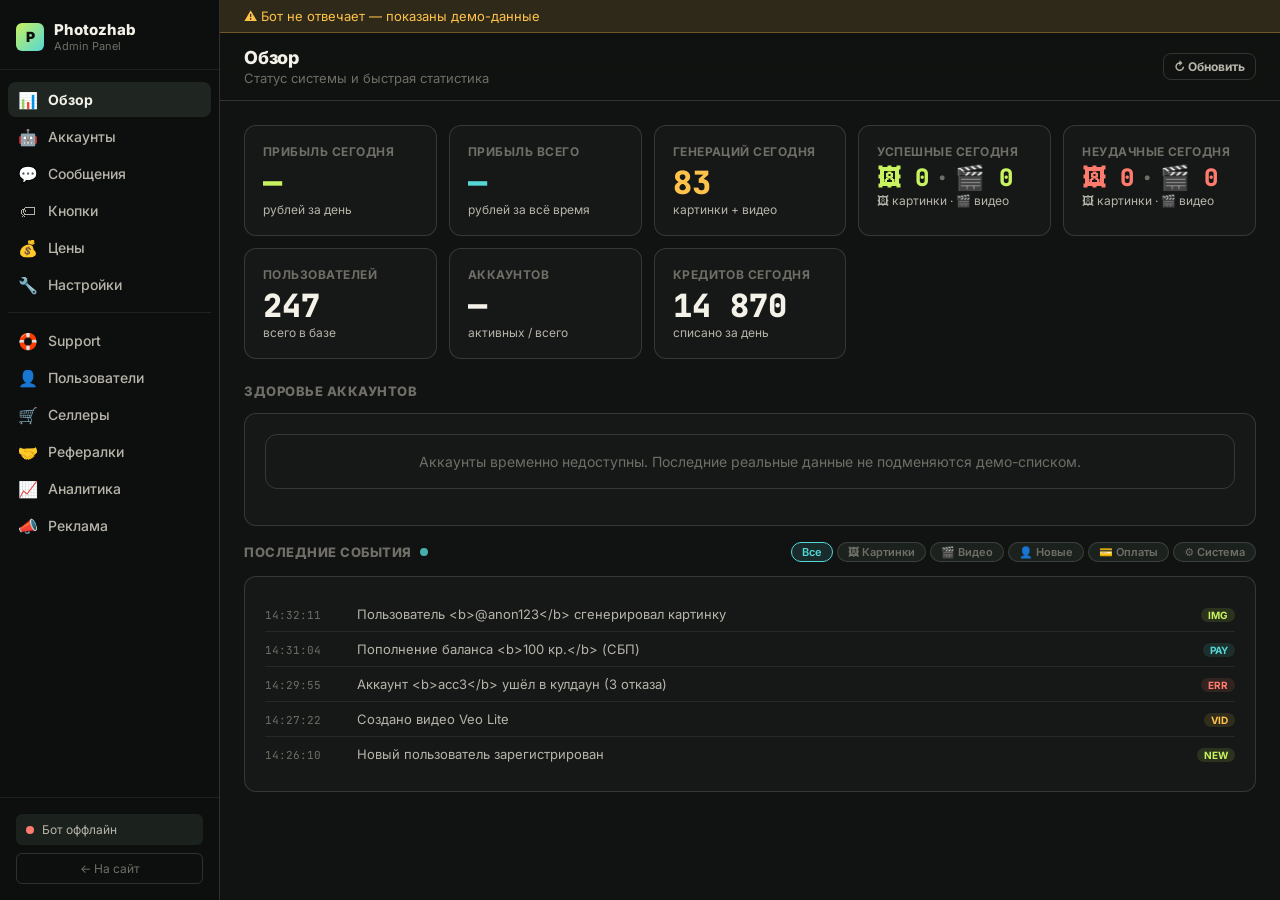
==== deploy/photozhab/admin.html @ dc211ac4 "Add MAX landing and search-focused SEO Publish crawlable service pages for image generation, video g" ====
<!doctype html>
<html lang="ru">
<head>
  <meta charset="utf-8">
  <meta name="viewport" content="width=device-width, initial-scale=1">
  <title>Photozhab · Админка</title>
  <meta name="robots" content="noindex, nofollow, noarchive">
  <link rel="preconnect" href="https://fonts.googleapis.com">
  <link rel="preconnect" href="https://fonts.gstatic.com" crossorigin>
  <style>
@import url("https://fonts.googleapis.com/css2?family=Inter:wght@400;500;600;700;800;900&family=JetBrains+Mono:wght@400;600&display=swap");
:root {
  color-scheme: dark;
  --pz-paper:       #111312;
  --pz-paper-2:     #171a18;
  --pz-surface:     #151816;
  --pz-surface-2:   #1b211d;
  --pz-surface-3:   #1f2622;
  --pz-void:        #0d0f0e;
  --pz-ink:         #f4f1e8;
  --pz-muted:       #b7b4aa;
  --pz-faint:       #6f6e67;
  --pz-lime:        #c8f25f;
  --pz-lime-ink:    #101210;
  --pz-cyan:        #54d7d6;
  --pz-coral:       #ff7b6d;
  --pz-warn:        #ffc24b;
  --pz-line:        rgba(244,241,232,.15);
  --pz-line-strong: rgba(244,241,232,.28);
  --pz-line-faint:  rgba(244,241,232,.08);
  --pz-panel:       rgba(18,21,20,.78);
  --pz-glass:       rgba(17,19,18,.70);
  --pz-grad-brand:  linear-gradient(135deg,#c8f25f,#54d7d6);
  --font-sans:"Inter",ui-sans-serif,system-ui,sans-serif;
  --font-mono:"JetBrains Mono",ui-monospace,monospace;
  --r-xs:4px; --r-sm:6px; --r-md:8px; --r-lg:12px; --r-xl:18px; --r-pill:999px;
  --shadow-sm:0 4px 14px rgba(0,0,0,.35);
  --shadow-md:0 16px 40px rgba(0,0,0,.48);
  --blur-chrome:blur(18px);
  --ease-out:cubic-bezier(.22,.61,.36,1);
  --dur-base:160ms;
  --sidebar-w:220px;
}
*{box-sizing:border-box;margin:0;padding:0}
html,body{height:100%;background:var(--pz-paper);color:var(--pz-ink);font-family:var(--font-sans)}
a{color:inherit;text-decoration:none}
button{font-family:var(--font-sans);cursor:pointer}

/* ── App shell ─────────────────────────────────────── */
#app{display:flex;height:100vh;overflow:hidden}

/* ── Sidebar ───────────────────────────────────────── */
.sidebar{
  width:var(--sidebar-w);flex-shrink:0;
  display:flex;flex-direction:column;
  background:var(--pz-void);
  border-right:1px solid var(--pz-line);
  overflow-y:auto;
}
.sb-brand{
  display:flex;align-items:center;gap:10px;
  padding:20px 16px 16px;
  border-bottom:1px solid var(--pz-line-faint);
}
.sb-mark{
  width:28px;height:28px;display:grid;place-items:center;
  border-radius:var(--r-sm);background:var(--pz-grad-brand);
  color:var(--pz-lime-ink);font-weight:900;font-size:14px;flex-shrink:0;
}
.sb-name{font-weight:800;font-size:15px}
.sb-sub{font-size:11px;color:var(--pz-faint)}
.sb-nav{flex:1;padding:12px 8px;display:flex;flex-direction:column;gap:2px}
.sb-item{
  display:flex;align-items:center;gap:10px;
  padding:9px 10px;border-radius:var(--r-md);
  border:none;background:transparent;color:var(--pz-muted);
  font-size:14px;font-weight:500;text-align:left;width:100%;
  transition:background var(--dur-base),color var(--dur-base);
}
.sb-item:hover{background:var(--pz-surface-2);color:var(--pz-ink)}
.sb-item.active{background:var(--pz-surface-3);color:var(--pz-ink);font-weight:700}
.sb-icon{font-size:16px;line-height:1;width:20px;text-align:center}
.sb-footer{
  padding:16px;border-top:1px solid var(--pz-line-faint);
  display:flex;flex-direction:column;gap:8px;
}
.bot-status{
  display:flex;align-items:center;gap:8px;
  padding:8px 10px;border-radius:var(--r-sm);
  background:var(--pz-surface-2);font-size:12px;
}
.status-dot{width:8px;height:8px;border-radius:50%;background:var(--pz-faint);flex-shrink:0;transition:background .3s}
.status-dot.online{background:var(--pz-lime);box-shadow:0 0 6px rgba(200,242,95,.6)}
.status-dot.offline{background:var(--pz-coral)}
.status-dot.connecting{background:var(--pz-warn);animation:pulse 1.2s ease-in-out infinite}
@keyframes pulse{0%,100%{opacity:1}50%{opacity:.4}}
.site-link{
  padding:7px 10px;border-radius:var(--r-sm);border:1px solid var(--pz-line);
  background:transparent;color:var(--pz-faint);font-size:12px;
  transition:all var(--dur-base);text-align:center;display:block;
}
.site-link:hover{background:var(--pz-surface-2);color:var(--pz-muted)}

/* ── Main area ─────────────────────────────────────── */
.main{flex:1;display:flex;flex-direction:column;overflow:hidden}
.topbar{
  display:flex;align-items:center;justify-content:space-between;
  padding:14px 24px;border-bottom:1px solid var(--pz-line);
  background:rgba(17,19,18,.6);backdrop-filter:var(--blur-chrome);
  position:sticky;top:0;z-index:10;
}
.page-title{font-size:18px;font-weight:800;letter-spacing:-.01em}
.page-sub{font-size:13px;color:var(--pz-faint);margin-top:2px}
.offline-banner{
  padding:8px 24px;background:rgba(255,194,75,.12);
  border-bottom:1px solid rgba(255,194,75,.3);
  color:var(--pz-warn);font-size:13px;
  display:none;align-items:center;gap:8px;
}
.content{flex:1;overflow-y:auto;padding:24px}

/* ── Tabs ──────────────────────────────────────────── */
.tab-panel{display:none}
.tab-panel.active{display:block}

/* ── Cards & sections ──────────────────────────────── */
.section-title{
  font-size:13px;font-weight:800;letter-spacing:.04em;text-transform:uppercase;
  color:var(--pz-faint);margin-bottom:14px;
}
.card{
  background:var(--pz-surface);border:1px solid var(--pz-line);
  border-radius:var(--r-lg);padding:20px;margin-bottom:16px;
}
.card-title{font-size:16px;font-weight:700;margin-bottom:4px}
.card-sub{font-size:13px;color:var(--pz-muted)}

/* ── Stat cards ────────────────────────────────────── */
.stats-grid{display:grid;grid-template-columns:repeat(auto-fill,minmax(180px,1fr));gap:12px;margin-bottom:24px}
.stat-card{
  background:var(--pz-surface);border:1px solid var(--pz-line);
  border-radius:var(--r-lg);padding:18px;
}
.stat-label{font-size:12px;font-weight:700;letter-spacing:.04em;text-transform:uppercase;color:var(--pz-faint)}
.stat-value{font-size:32px;font-weight:900;line-height:1.1;margin:6px 0 2px;font-family:var(--font-mono)}
.stat-sub{font-size:12px;color:var(--pz-muted)}
.stat-card.lime .stat-value{color:var(--pz-lime)}
.stat-card.cyan .stat-value{color:var(--pz-cyan)}
.stat-card.coral .stat-value{color:var(--pz-coral)}
.stat-card.warn .stat-value{color:var(--pz-warn)}

/* ── Table ─────────────────────────────────────────── */
.table-wrap{border:1px solid var(--pz-line);border-radius:var(--r-lg);overflow:hidden;margin-bottom:16px}
table{width:100%;border-collapse:collapse}
th{
  padding:10px 14px;text-align:left;font-size:11px;font-weight:800;
  letter-spacing:.04em;text-transform:uppercase;color:var(--pz-faint);
  background:var(--pz-void);border-bottom:1px solid var(--pz-line);
}
td{
  padding:12px 14px;font-size:14px;
  border-bottom:1px solid var(--pz-line-faint);vertical-align:middle;
}
tr:last-child td{border-bottom:none}
tr:hover td{background:var(--pz-surface-2)}
.mono{font-family:var(--font-mono);font-size:13px}
.detail-row td{background:rgba(255,255,255,.02)}
.seller-events{display:grid;gap:8px}
.seller-event{
  display:grid;grid-template-columns:128px 160px 1fr;gap:10px;align-items:center;
  padding:8px 10px;border:1px solid var(--pz-line-faint);border-radius:var(--r-md);
  background:var(--pz-surface-2);
}
.seller-event-meta{font-size:12px;color:var(--pz-faint)}
@media (max-width:760px){
  .seller-event{grid-template-columns:1fr;gap:4px}
}

/* ── Badges ────────────────────────────────────────── */
.badge{
  display:inline-flex;align-items:center;height:22px;padding:0 8px;
  border-radius:var(--r-pill);font-size:11px;font-weight:700;
}
.badge-green{color:var(--pz-lime);background:rgba(200,242,95,.12);border:1px solid rgba(200,242,95,.3)}
.badge-red{color:var(--pz-coral);background:rgba(255,123,109,.12);border:1px solid rgba(255,123,109,.3)}
.badge-yellow{color:var(--pz-warn);background:rgba(255,194,75,.12);border:1px solid rgba(255,194,75,.3)}
.badge-muted{color:var(--pz-faint);background:var(--pz-surface-2);border:1px solid var(--pz-line)}

/* ── Toggle switch ─────────────────────────────────── */
.toggle{position:relative;display:inline-block;width:40px;height:22px;flex-shrink:0}
.toggle input{opacity:0;width:0;height:0}
.toggle-slider{
  position:absolute;inset:0;border-radius:11px;
  background:var(--pz-surface-3);border:1px solid var(--pz-line);
  cursor:pointer;transition:all .2s;
}
.toggle-slider:before{
  content:"";position:absolute;height:16px;width:16px;
  left:2px;top:2px;border-radius:50%;
  background:var(--pz-muted);transition:.2s;
}
.toggle input:checked + .toggle-slider{background:rgba(200,242,95,.2);border-color:var(--pz-lime)}
.toggle input:checked + .toggle-slider:before{transform:translateX(18px);background:var(--pz-lime)}
.toggle input:disabled + .toggle-slider{opacity:.4;cursor:not-allowed}

/* ── Buttons ───────────────────────────────────────── */
.btn{
  display:inline-flex;align-items:center;justify-content:center;gap:6px;
  padding:8px 16px;border-radius:var(--r-md);border:none;
  font-family:var(--font-sans);font-size:13px;font-weight:700;
  cursor:pointer;transition:all var(--dur-base) var(--ease-out);
}
.btn-primary{background:var(--pz-ink);color:#111}
.btn-primary:hover{background:#fff;transform:translateY(-1px)}
.btn-ghost{background:transparent;color:var(--pz-muted);border:1px solid var(--pz-line)}
.btn-ghost:hover{background:var(--pz-surface-2);color:var(--pz-ink)}
.btn-danger{background:transparent;color:var(--pz-coral);border:1px solid rgba(255,123,109,.3)}
.btn-danger:hover{background:rgba(255,123,109,.1)}
.btn-sm{padding:5px 10px;font-size:12px}
.btn:disabled{opacity:.45;cursor:not-allowed;transform:none}

/* ── Form fields ───────────────────────────────────── */
.form-row{margin-bottom:14px}
.form-label{display:block;font-size:12px;font-weight:700;letter-spacing:.03em;text-transform:uppercase;color:var(--pz-muted);margin-bottom:6px}
.form-input,.form-textarea{
  width:100%;padding:10px 12px;
  border:1px solid var(--pz-line);border-radius:var(--r-md);
  background:var(--pz-surface-2);color:var(--pz-ink);
  font-family:var(--font-mono);font-size:13px;line-height:1.5;
  outline:none;transition:border-color .15s;resize:vertical;
}
.form-input:focus,.form-textarea:focus{border-color:var(--pz-cyan);box-shadow:0 0 0 3px rgba(84,215,214,.12)}
.form-input-num{width:90px}

/* ── Copy editor layout ────────────────────────────── */
.msg-list{display:flex;flex-direction:column;gap:8px}
.msg-item{border:1px solid var(--pz-line);border-radius:var(--r-md);overflow:hidden}
.msg-header{
  display:flex;align-items:center;justify-content:space-between;
  padding:10px 14px;background:var(--pz-surface-2);cursor:pointer;
  user-select:none;
}
.msg-key{font-family:var(--font-mono);font-size:12px;color:var(--pz-cyan)}
.msg-preview{font-size:12px;color:var(--pz-faint);overflow:hidden;text-overflow:ellipsis;white-space:nowrap;max-width:55%;flex:1;margin-left:12px}
.msg-arrow{color:var(--pz-faint);transition:transform .15s}
.msg-header.open .msg-arrow{transform:rotate(90deg)}
.msg-body{display:none;padding:12px 14px;background:var(--pz-surface)}
.msg-body.visible{display:block}
.msg-body .form-textarea{min-height:90px}

/* ── Price grid ────────────────────────────────────── */
.price-group{margin-bottom:24px}
.price-group-title{font-size:13px;font-weight:700;color:var(--pz-muted);margin-bottom:10px;padding-bottom:6px;border-bottom:1px solid var(--pz-line-faint)}
.price-rows{display:flex;flex-direction:column;gap:4px}
.price-row-item{
  display:grid;grid-template-columns:1fr auto 160px;align-items:center;gap:12px;
  padding:10px 14px;border-radius:var(--r-md);background:var(--pz-surface);
  border:1px solid var(--pz-line-faint);
}
.price-row-name{font-size:14px}
.price-row-badge{font-family:var(--font-mono);font-size:12px;color:var(--pz-faint)}

/* ── Settings flags ────────────────────────────────── */
.flag-list{display:flex;flex-direction:column;gap:4px}
.flag-row{
  display:flex;align-items:center;justify-content:space-between;
  padding:14px 16px;border-radius:var(--r-md);
  background:var(--pz-surface);border:1px solid var(--pz-line-faint);
}
.flag-name{font-size:14px;font-weight:600}
.flag-desc{font-size:12px;color:var(--pz-muted);margin-top:3px}

/* ── Toolbar ───────────────────────────────────────── */
.toolbar{
  display:flex;align-items:center;justify-content:space-between;flex-wrap:wrap;
  gap:10px;margin-bottom:16px;
}

/* ── Activity log ──────────────────────────────────── */
.account-onboard-grid{
  display:grid;grid-template-columns:repeat(2,minmax(0,1fr));gap:12px;
}
.account-onboard-grid .wide{grid-column:1/-1}
.account-action-stack{display:flex;flex-direction:column;gap:6px;align-items:flex-start}
.account-action-buttons{display:flex;gap:6px;flex-wrap:wrap}
.account-test-reason{font-size:11px;color:var(--pz-faint);line-height:1.35;max-width:280px}
.account-test-reason.ok{color:var(--pz-lime)}
.account-test-reason.fail{color:var(--pz-coral)}
@media(max-width:760px){.account-onboard-grid{grid-template-columns:1fr}}
.log-row{
  display:flex;align-items:baseline;gap:12px;
  padding:9px 0;border-bottom:1px solid var(--pz-line-faint);font-size:13px;
}
.log-row:last-child{border-bottom:none}
.log-time{font-family:var(--font-mono);font-size:11px;color:var(--pz-faint);flex-shrink:0;width:80px}
.log-text{color:var(--pz-muted);flex:1}
.log-text b{color:var(--pz-ink)}
.log-chip{
  padding:1px 7px;border-radius:var(--r-pill);font-size:10px;font-weight:700;flex-shrink:0;
}
.log-filter-btn{
  padding:2px 10px;border-radius:var(--r-pill);font-size:11px;font-weight:600;
  border:1px solid var(--pz-line);background:var(--pz-surface-2);color:var(--pz-faint);
  cursor:pointer;transition:all .15s;
}
.log-filter-btn.active,.log-filter-btn:hover{
  background:rgba(84,215,214,.12);border-color:var(--pz-cyan);color:var(--pz-cyan);
}

/* ── Search bar ────────────────────────────────────── */
.search-row{display:flex;align-items:center;gap:10px;margin-bottom:16px}
.search-input{
  flex:1;padding:9px 12px;border:1px solid var(--pz-line);border-radius:var(--r-md);
  background:var(--pz-surface-2);color:var(--pz-ink);font-family:var(--font-sans);font-size:14px;
  outline:none;transition:border-color .15s;
}
.search-input:focus{border-color:var(--pz-cyan);box-shadow:0 0 0 3px rgba(84,215,214,.12)}
.search-input::placeholder{color:var(--pz-faint)}

/* ── Pagination ────────────────────────────────────── */
.pagination{display:flex;align-items:center;gap:6px;margin-top:12px;flex-wrap:wrap}
.pg-btn{
  padding:5px 11px;border-radius:var(--r-sm);border:1px solid var(--pz-line);
  background:transparent;color:var(--pz-muted);font-size:13px;cursor:pointer;transition:all .15s;
}
.pg-btn:hover:not(:disabled){background:var(--pz-surface-2);color:var(--pz-ink)}
.pg-btn.active{background:var(--pz-surface-3);color:var(--pz-ink);border-color:var(--pz-cyan);font-weight:700}
.pg-btn:disabled{opacity:.35;cursor:not-allowed}
.pg-info{font-size:12px;color:var(--pz-faint);margin-left:8px}

/* ── Analytics layout ──────────────────────────────── */
.analytics-section{margin-bottom:28px}
.analytics-section .section-title{margin-bottom:12px}
.adcalc-grid{display:grid;grid-template-columns:repeat(auto-fit,minmax(150px,1fr));gap:10px}
.adcalc-grid .form-row{margin-bottom:0}
.form-help{font-size:11px;line-height:1.35;color:var(--pz-faint);margin-top:5px}
.adcalc-input{font-family:var(--font-mono);font-size:13px}
.adcalc-channels{display:flex;flex-direction:column;gap:8px;margin-top:12px}
.adcalc-channel{
  display:grid;grid-template-columns:1.05fr 1.15fr repeat(4,minmax(82px,.72fr)) 72px;
  gap:8px;align-items:end;padding:10px;border:1px solid var(--pz-line-faint);
  border-radius:var(--r-md);background:var(--pz-surface-2);
}
.adcalc-out{display:grid;grid-template-columns:repeat(auto-fit,minmax(135px,1fr));gap:8px;margin-top:12px}
.adcalc-pill{border:1px solid var(--pz-line-faint);border-radius:var(--r-md);padding:10px;background:var(--pz-surface)}
.adcalc-pill .kpi-label{margin-bottom:3px}
.adcalc-pill b{font-family:var(--font-mono);font-size:18px}
.adcalc-verdict{font-weight:800}
@media(max-width:900px){.adcalc-channel{grid-template-columns:1fr 1fr}.adcalc-channel .remove-cell{align-self:stretch}}
.kpi-grid{display:grid;grid-template-columns:repeat(auto-fill,minmax(140px,1fr));gap:10px;margin-bottom:16px}
.kpi{
  background:var(--pz-surface);border:1px solid var(--pz-line-faint);
  border-radius:var(--r-md);padding:14px;
}
.kpi-label{font-size:11px;font-weight:700;letter-spacing:.04em;text-transform:uppercase;color:var(--pz-faint);margin-bottom:4px}
.kpi-value{font-size:24px;font-weight:900;font-family:var(--font-mono);line-height:1.1}
.kpi-sub{font-size:11px;color:var(--pz-muted);margin-top:2px}
.kpi.lime .kpi-value{color:var(--pz-lime)}
.kpi.cyan .kpi-value{color:var(--pz-cyan)}
.kpi.coral .kpi-value{color:var(--pz-coral)}
.kpi.warn .kpi-value{color:var(--pz-warn)}

/* ── Referral badges ───────────────────────────────── */
.ref-status-joined{color:var(--pz-cyan);background:rgba(84,215,214,.1);border:1px solid rgba(84,215,214,.25)}
.ref-status-rewarded{color:var(--pz-lime);background:rgba(200,242,95,.1);border:1px solid rgba(200,242,95,.25)}
.ref-status-pending{color:var(--pz-faint);background:var(--pz-surface-2);border:1px solid var(--pz-line)}

/* ── Support cockpit ───────────────────────────────── */
.support-layout{display:grid;grid-template-columns:minmax(0,1fr) 380px;gap:16px;align-items:start}
.support-detail-card{position:sticky;top:0}
.support-detail-card .section-title{margin-top:14px}
.ticket-status-bar{display:flex;gap:6px;flex-wrap:wrap;margin-bottom:16px}
.ticket-filter-btn{
  padding:4px 12px;border-radius:var(--r-pill);font-size:12px;font-weight:600;
  border:1px solid var(--pz-line);background:var(--pz-surface-2);color:var(--pz-faint);
  cursor:pointer;transition:all .15s;
}
.ticket-filter-btn.active,.ticket-filter-btn:hover{
  background:rgba(84,215,214,.12);border-color:var(--pz-cyan);color:var(--pz-cyan);
}
.support-preview{
  background:var(--pz-surface-2);border:1px solid var(--pz-line);border-radius:var(--r-md);
  padding:10px 12px;font-size:13px;line-height:1.5;white-space:pre-wrap;
  color:var(--pz-muted);max-height:120px;overflow:auto;
}
@media(max-width:900px){.support-layout{grid-template-columns:1fr}}

/* ── Toasts ────────────────────────────────────────── */
#toasts{position:fixed;bottom:24px;right:24px;z-index:999;display:flex;flex-direction:column;gap:8px;pointer-events:none}
.toast{
  display:flex;align-items:center;gap:10px;
  padding:12px 16px;border-radius:var(--r-md);
  font-size:13px;font-weight:600;pointer-events:auto;
  box-shadow:var(--shadow-md);animation:slide-in .2s var(--ease-out);min-width:260px;max-width:360px;
}
@keyframes slide-in{from{opacity:0;transform:translateY(12px)}}
.toast.success{background:#1a2d12;border:1px solid rgba(200,242,95,.3);color:var(--pz-lime)}
.toast.error{background:#2d0e0a;border:1px solid rgba(255,123,109,.3);color:var(--pz-coral)}
.toast.info{background:var(--pz-surface-2);border:1px solid var(--pz-line);color:var(--pz-ink)}
.toast-fade{animation:fade-out .3s var(--ease-out) forwards}
@keyframes fade-out{to{opacity:0;transform:translateY(8px)}}
  </style>
</head>
<body>

<div id="app">

  <!-- Sidebar -->
  <aside class="sidebar">
    <div class="sb-brand">
      <div class="sb-mark">P</div>
      <div>
        <div class="sb-name">Photozhab</div>
        <div class="sb-sub">Admin Panel</div>
      </div>
    </div>
    <nav class="sb-nav">
      <button class="sb-item active" data-tab="overview">
        <span class="sb-icon">📊</span> Обзор
      </button>
      <button class="sb-item" data-tab="accounts">
        <span class="sb-icon">🤖</span> Аккаунты
      </button>
      <button class="sb-item" data-tab="messages">
        <span class="sb-icon">💬</span> Сообщения
      </button>
      <button class="sb-item" data-tab="labels">
        <span class="sb-icon">🏷</span> Кнопки
      </button>
      <button class="sb-item" data-tab="prices">
        <span class="sb-icon">💰</span> Цены
      </button>
      <button class="sb-item" data-tab="settings">
        <span class="sb-icon">🔧</span> Настройки
      </button>
      <div style="height:1px;background:var(--pz-line-faint);margin:8px 0"></div>
      <button class="sb-item" data-tab="support">
        <span class="sb-icon">🛟</span> Support
      </button>
      <button class="sb-item" data-tab="users">
        <span class="sb-icon">👤</span> Пользователи
      </button>
      <button class="sb-item" data-tab="sellers">
        <span class="sb-icon">🛒</span> Селлеры
      </button>
      <button class="sb-item" data-tab="referrals">
        <span class="sb-icon">🤝</span> Рефералки
      </button>
      <button class="sb-item" data-tab="analytics">
        <span class="sb-icon">📈</span> Аналитика
      </button>
      <button class="sb-item" data-tab="adcalc">
        <span class="sb-icon">📣</span> Реклама
      </button>
    </nav>
    <div class="sb-footer">
      <div class="bot-status">
        <div class="status-dot connecting" id="status-dot"></div>
        <span id="status-text" style="color:var(--pz-muted)">Подключение…</span>
      </div>
      <a class="site-link" href="/">← На сайт</a>
    </div>
  </aside>

  <!-- Main -->
  <div class="main">
    <div class="offline-banner" id="offline-banner">
      ⚠️ Бот не отвечает — показаны демо-данные
    </div>
    <div class="topbar">
      <div>
        <div class="page-title" id="page-title">Обзор</div>
        <div class="page-sub" id="page-sub">Статус системы и быстрая статистика</div>
      </div>
      <button class="btn btn-ghost btn-sm" id="refresh-btn">↻ Обновить</button>
    </div>

    <div class="content">

      <!-- ── Tab: Overview ─────────────────────── -->
      <div id="tab-overview" class="tab-panel active">
        <div class="stats-grid">
          <div class="stat-card lime">
            <div class="stat-label">Прибыль сегодня</div>
            <div class="stat-value" id="stat-rev-today">—</div>
            <div class="stat-sub">рублей за день</div>
          </div>
          <div class="stat-card cyan">
            <div class="stat-label">Прибыль всего</div>
            <div class="stat-value" id="stat-rev-total">—</div>
            <div class="stat-sub">рублей за всё время</div>
          </div>
          <div class="stat-card warn">
            <div class="stat-label">Генераций сегодня</div>
            <div class="stat-value" id="stat-gens">—</div>
            <div class="stat-sub">картинки + видео</div>
          </div>
          <div class="stat-card lime">
            <div class="stat-label">Успешные сегодня</div>
            <div class="stat-value" id="stat-ok" style="font-size:24px">—</div>
            <div class="stat-sub">🖼 картинки · 🎬 видео</div>
          </div>
          <div class="stat-card coral">
            <div class="stat-label">Неудачные сегодня</div>
            <div class="stat-value" id="stat-fail" style="font-size:24px">—</div>
            <div class="stat-sub">🖼 картинки · 🎬 видео</div>
          </div>
          <div class="stat-card">
            <div class="stat-label">Пользователей</div>
            <div class="stat-value" id="stat-users">—</div>
            <div class="stat-sub">всего в базе</div>
          </div>
          <div class="stat-card">
            <div class="stat-label">Аккаунтов</div>
            <div class="stat-value" id="stat-accounts">—</div>
            <div class="stat-sub">активных / всего</div>
          </div>
          <div class="stat-card">
            <div class="stat-label">Кредитов сегодня</div>
            <div class="stat-value" id="stat-credits">—</div>
            <div class="stat-sub">списано за день</div>
          </div>
        </div>

        <div class="section-title">Здоровье аккаунтов</div>
        <div class="card" id="overview-accounts">
          <div style="color:var(--pz-faint);font-size:13px">Загрузка…</div>
        </div>

        <div class="section-title" style="display:flex;align-items:center;gap:8px;flex-wrap:wrap">
          Последние события
          <span id="live-dot" title="Обновляется автоматически" style="display:inline-block;width:8px;height:8px;border-radius:50%;background:var(--pz-cyan);flex-shrink:0;animation:pulse 2s ease-in-out infinite;opacity:.8"></span>
          <div id="log-filter-btns" style="display:flex;gap:4px;flex-wrap:wrap;margin-left:auto">
            <button class="log-filter-btn active" data-filter="all" onclick="setLogFilter('all')">Все</button>
            <button class="log-filter-btn" data-filter="image" onclick="setLogFilter('image')">🖼 Картинки</button>
            <button class="log-filter-btn" data-filter="video" onclick="setLogFilter('video')">🎬 Видео</button>
            <button class="log-filter-btn" data-filter="new" onclick="setLogFilter('new')">👤 Новые</button>
            <button class="log-filter-btn" data-filter="topup" onclick="setLogFilter('topup')">💳 Оплаты</button>
            <button class="log-filter-btn" data-filter="system" onclick="setLogFilter('system')">⚙ Система</button>
          </div>
        </div>
        <div class="card">
          <div class="log-list" id="log-list">
            <div style="color:var(--pz-faint);font-size:13px">Загрузка…</div>
          </div>
        </div>
      </div>

      <!-- ── Tab: Accounts ─────────────────────── -->
      <div id="tab-accounts" class="tab-panel">
        <div class="toolbar">
          <div>
            <div class="card-title">Пул аккаунтов</div>
            <div class="card-sub">Управление Google-аккаунтами бота</div>
          </div>
          <button class="btn btn-ghost btn-sm" onclick="loadAccounts()">↻ Обновить</button>
        </div>
        <div class="card">
          <div class="toolbar" style="margin-bottom:12px">
            <div>
              <div class="card-title">ISP proxy → локальный порт</div>
              <div class="card-sub">Вставь прокси (login:pass@ip:port), проверь, подними локальный gost — URL подставится в онбординг.</div>
            </div>
            <button class="btn btn-ghost btn-sm" onclick="loadProxyPorts()">↻ Порты</button>
          </div>
          <div class="account-onboard-grid">
            <div class="form-row wide">
              <label class="form-label">ISP proxy (login:password@ip:port)</label>
              <input class="form-input" id="proxy-raw" placeholder="user:password@proxy.example.com:8080" autocomplete="off" oninput="onProxyRawInput()">
            </div>
          </div>
          <div style="display:flex;align-items:center;gap:10px;flex-wrap:wrap;margin-top:4px">
            <button class="btn btn-ghost" id="proxy-check-btn" onclick="checkProxy()">Проверить</button>
            <button class="btn btn-primary" id="proxy-raise-btn" onclick="raiseProxy()" disabled>Поднять локальный порт</button>
            <span id="proxy-status" style="font-size:12px;color:var(--pz-faint)">Сначала «Проверить» — кнопка подъёма включится после успеха.</span>
          </div>
          <div id="proxy-ports" style="font-size:12px;color:var(--pz-faint);margin-top:10px">Порты: загрузка…</div>
          <div class="table-wrap" id="proxy-managed-wrap" style="margin-top:10px;display:none">
            <table id="proxy-managed-table">
              <thead><tr><th>Локальный URL</th><th>Апстрим</th><th>Жив</th><th></th></tr></thead>
              <tbody id="proxy-managed-tbody"></tbody>
            </table>
          </div>
        </div>
        <div class="card">
          <div class="toolbar" style="margin-bottom:12px">
            <div>
              <div class="card-title">Добавить Google Flow аккаунт</div>
              <div class="card-sub">Логин создаёт Chrome-профиль на сервере и дописывает аккаунт в FLOW_ACCOUNTS</div>
            </div>
          </div>
          <div class="account-onboard-grid">
            <div class="form-row">
              <label class="form-label">ID аккаунта</label>
              <input class="form-input" id="onboard-id" placeholder="sub7" autocomplete="off" oninput="syncOnboardProxyPreset()">
            </div>
            <div class="form-row">
              <label class="form-label">ISP proxy</label>
              <input class="form-input" id="onboard-proxy" placeholder="http://127.0.0.1:8125" list="onboard-proxy-presets" autocomplete="off">
              <datalist id="onboard-proxy-presets">
                <option value="http://127.0.0.1:8125">sub6</option>
                <option value="http://127.0.0.1:8126">sub7</option>
                <option value="http://127.0.0.1:8127">sub8</option>
                <option value="http://127.0.0.1:8128">sub9</option>
              </datalist>
            </div>
            <div class="form-row">
              <label class="form-label">Google login</label>
              <input class="form-input" id="onboard-email" placeholder="account@example.com" autocomplete="off">
            </div>
            <div class="form-row">
              <label class="form-label">Google password</label>
              <input class="form-input" id="onboard-password" type="password" autocomplete="new-password">
            </div>
            <div class="form-row wide">
              <label class="form-label">2FA code</label>
              <input class="form-input" id="onboard-code" placeholder="123456" autocomplete="one-time-code" inputmode="numeric" maxlength="8" disabled>
            </div>
          </div>
          <div style="display:flex;align-items:center;gap:10px;flex-wrap:wrap;margin-top:4px">
            <button class="btn btn-primary" id="onboard-login" onclick="startOnboardLogin()">Начать логин</button>
            <button class="btn btn-ghost" id="onboard-2fa" onclick="submitOnboard2fa()" disabled>Отправить 2FA</button>
            <button class="btn btn-ghost" id="onboard-recheck" onclick="recheckOnboard()" disabled>Проверить снова</button>
            <button class="btn btn-primary" id="onboard-submit" onclick="onboardAccount()">Добавить аккаунт</button>
            <span id="onboard-status" style="font-size:12px;color:var(--pz-faint)">Для sub6-sub9 указывай локальный gost proxy: http://127.0.0.1:8125/8126/8127/8128.</span>
          </div>
        </div>
        <div class="table-wrap">
          <table id="accounts-table">
            <thead>
              <tr>
                <th>ID / Профиль</th>
                <th>Статус</th>
                <th>Задания</th>
                <th>Отказы</th>
                <th>G-кредиты</th>
                <th>Видео</th>
                <th>Активен</th>
                <th></th>
              </tr>
            </thead>
            <tbody id="accounts-tbody">
              <tr><td colspan="8" style="color:var(--pz-faint);text-align:center;padding:24px">Загрузка…</td></tr>
            </tbody>
          </table>
        </div>
        <div class="toolbar" style="margin-top:18px">
          <div>
            <div class="card-title">Video routing health</div>
            <div class="card-sub">Фактическая пригодность аккаунтов по семействам video-моделей</div>
          </div>
        </div>
        <div class="table-wrap">
          <table id="video-health-table">
            <thead>
              <tr>
                <th>account</th>
                <th>model_family</th>
                <th>success_rate</th>
                <th>403_rate</th>
                <th>avg_attempts</th>
              </tr>
            </thead>
            <tbody id="video-health-tbody">
              <tr><td colspan="5" style="color:var(--pz-faint);text-align:center;padding:18px">Загрузка…</td></tr>
            </tbody>
          </table>
        </div>
        <p style="font-size:12px;color:var(--pz-faint)">Изменения применяются мгновенно — рестарт бота не нужен.</p>
      </div>

      <!-- ── Tab: Support ──────────────────────── -->
      <div id="tab-support" class="tab-panel">
        <div class="toolbar">
          <div>
            <div class="card-title">Support Cockpit</div>
            <div class="card-sub">Тикеты, пользовательский контекст, баланс и генерации</div>
          </div>
          <button class="btn btn-ghost btn-sm" onclick="loadSupport()">↻ Обновить</button>
        </div>
        <div class="ticket-status-bar" id="support-filter-bar">
          <button class="ticket-filter-btn active" data-sf="open"    onclick="setSupportFilter('open')">Открытые</button>
          <button class="ticket-filter-btn"         data-sf="done4you" onclick="setSupportFilter('done4you')">Под ключ</button>
          <button class="ticket-filter-btn"         data-sf="in_work" onclick="setSupportFilter('in_work')">В работе</button>
          <button class="ticket-filter-btn"         data-sf="done" onclick="setSupportFilter('done')">Готово</button>
          <button class="ticket-filter-btn"         data-sf="replied" onclick="setSupportFilter('replied')">Отвечено</button>
          <button class="ticket-filter-btn"         data-sf="closed"  onclick="setSupportFilter('closed')">Закрытые</button>
          <button class="ticket-filter-btn"         data-sf="all"     onclick="setSupportFilter('all')">Все</button>
        </div>
        <div class="support-layout">
          <div id="support-table-wrap">
            <div style="color:var(--pz-faint);font-size:13px">Загрузка…</div>
          </div>
          <div class="card support-detail-card" id="support-detail">
            <div class="card-title">Выбери тикет</div>
            <p style="color:var(--pz-faint);font-size:13px;margin-top:6px">Нажми «Открыть» — появятся баланс, платежи и генерации пользователя.</p>
          </div>
        </div>
      </div>

      <!-- ── Tab: Messages ─────────────────────── -->
      <div id="tab-messages" class="tab-panel">
        <div class="toolbar">
          <div>
            <div class="card-title">Тексты сообщений</div>
            <div class="card-sub">MESSAGES из flow_copy.py</div>
          </div>
          <button class="btn btn-primary" onclick="saveMessages()">💾 Сохранить все</button>
        </div>
        <div class="msg-list" id="messages-list">
          <div style="color:var(--pz-faint);font-size:13px">Загрузка…</div>
        </div>
      </div>

      <!-- ── Tab: Labels ───────────────────────── -->
      <div id="tab-labels" class="tab-panel">
        <div class="toolbar">
          <div>
            <div class="card-title">Подписи кнопок</div>
            <div class="card-sub">LABELS из flow_copy.py</div>
          </div>
          <button class="btn btn-primary" onclick="saveLabels()">💾 Сохранить все</button>
        </div>
        <div class="table-wrap">
          <table>
            <thead>
              <tr><th>Ключ</th><th>Текущий текст</th><th>Редактировать</th></tr>
            </thead>
            <tbody id="labels-tbody">
              <tr><td colspan="3" style="color:var(--pz-faint);text-align:center;padding:24px">Загрузка…</td></tr>
            </tbody>
          </table>
        </div>
      </div>

      <!-- ── Tab: Prices ───────────────────────── -->
      <div id="tab-prices" class="tab-panel">
        <div class="toolbar">
          <div>
            <div class="card-title">Цены в кредитах</div>
            <div class="card-sub">Стоимость каждого действия в боте</div>
          </div>
          <button class="btn btn-primary" onclick="savePrices()">💾 Сохранить</button>
        </div>
        <div id="prices-content">
          <div style="color:var(--pz-faint);font-size:13px">Загрузка…</div>
        </div>
      </div>

      <!-- ── Tab: Settings ─────────────────────── -->
      <div id="tab-settings" class="tab-panel">
        <div class="toolbar">
          <div>
            <div class="card-title">Настройки бота</div>
            <div class="card-sub">Флаги фич и глобальные параметры</div>
          </div>
          <button class="btn btn-primary" onclick="saveSettings()">💾 Сохранить</button>
        </div>

        <div class="section-title">Параметры</div>
        <div class="card" style="margin-bottom:20px">
          <div class="form-row">
            <label class="form-label">Стартовые кредиты</label>
            <div style="display:flex;align-items:center;gap:12px">
              <input type="number" class="form-input form-input-num" id="starter-credits" min="0" max="9999" step="5" value="30">
              <span style="font-size:13px;color:var(--pz-muted)">кр. новому пользователю при /start</span>
            </div>
          </div>
          <div class="form-row">
            <label class="form-label">Кулдаун аккаунта при отказах</label>
            <div style="display:flex;align-items:center;gap:12px">
              <input type="number" class="form-input form-input-num" id="cooldown-sec" min="60" max="7200" step="60" value="600">
              <span style="font-size:13px;color:var(--pz-muted)">сек.</span>
            </div>
          </div>
          <div class="form-row">
            <label class="form-label">Макс. отказов до кулдауна</label>
            <div style="display:flex;align-items:center;gap:12px">
              <input type="number" class="form-input form-input-num" id="max-failures" min="1" max="20" step="1" value="3">
              <span style="font-size:13px;color:var(--pz-muted)">подряд</span>
            </div>
          </div>
        </div>

        <div class="section-title">Флаги фич</div>
        <div class="flag-list" id="flags-list"></div>
      </div>

      <!-- ── Tab: Users ────────────────────────────── -->
      <div id="tab-users" class="tab-panel">
        <div class="toolbar">
          <div>
            <div class="card-title">Пользователи</div>
            <div class="card-sub">База данных юзеров и их балансы</div>
          </div>
          <button class="btn btn-ghost btn-sm" onclick="loadUsers(1)">↻ Обновить</button>
        </div>
        <div class="stats-grid" style="margin-bottom:20px">
          <div class="stat-card lime">
            <div class="stat-label">Всего</div>
            <div class="stat-value" id="u-total">—</div>
            <div class="stat-sub">в базе</div>
          </div>
          <div class="stat-card cyan">
            <div class="stat-label">DAU</div>
            <div class="stat-value" id="u-dau">—</div>
            <div class="stat-sub">сегодня активны</div>
            <div style="font-size:9px;color:var(--pz-faint);margin-top:2px;text-transform:none;letter-spacing:0">Daily Active Users</div>
          </div>
          <div class="stat-card">
            <div class="stat-label">WAU</div>
            <div class="stat-value" id="u-wau">—</div>
            <div class="stat-sub">за 7 дней</div>
            <div style="font-size:9px;color:var(--pz-faint);margin-top:2px;text-transform:none;letter-spacing:0">Weekly Active Users</div>
          </div>
          <div class="stat-card warn">
            <div class="stat-label">MAU</div>
            <div class="stat-value" id="u-mau">—</div>
            <div class="stat-sub">за 30 дней</div>
            <div style="font-size:9px;color:var(--pz-faint);margin-top:2px;text-transform:none;letter-spacing:0">Monthly Active Users</div>
          </div>
        </div>
        <div class="search-row">
          <input id="users-search" class="search-input" type="text" placeholder="Поиск по username или user_id…" oninput="usersSearchDebounce()">
          <span id="users-count-label" style="font-size:13px;color:var(--pz-faint);white-space:nowrap"></span>
        </div>
        <div class="table-wrap">
          <table>
            <thead>
              <tr>
                <th>User ID</th>
                <th>Username</th>
                <th>Имя</th>
                <th>Баланс</th>
                <th>Выдано</th>
                <th>Канал</th>
                <th>Активен</th>
                <th>Регистрация</th>
                <th></th>
              </tr>
            </thead>
            <tbody id="users-tbody">
              <tr><td colspan="9" style="color:var(--pz-faint);text-align:center;padding:32px">Загрузка…</td></tr>
            </tbody>
          </table>
        </div>
        <div class="pagination" id="users-pagination"></div>
      </div>

      <!-- ── Tab: Sellers ───────────────────────────── -->
      <div id="tab-sellers" class="tab-panel">
        <div class="toolbar">
          <div>
            <div class="card-title">Селлеры</div>
            <div class="card-sub">Пользователи seller-бота: задачи маркетплейса, заявки «под ключ» и платежи</div>
          </div>
          <button class="btn btn-ghost btn-sm" onclick="loadSellers()">↻ Обновить</button>
        </div>
        <div class="stats-grid" style="margin-bottom:20px">
          <div class="stat-card lime">
            <div class="stat-label">Селлеров</div>
            <div class="stat-value" id="s-total">—</div>
            <div class="stat-sub">с mp-событиями</div>
          </div>
          <div class="stat-card cyan">
            <div class="stat-label">Событий</div>
            <div class="stat-value" id="s-events">—</div>
            <div class="stat-sub">platform / job / done4you</div>
          </div>
          <div class="stat-card">
            <div class="stat-label">Задач</div>
            <div class="stat-value" id="s-jobs">—</div>
            <div class="stat-sub">карточки и видео</div>
          </div>
          <div class="stat-card warn">
            <div class="stat-label">Под ключ</div>
            <div class="stat-value" id="s-done4you">—</div>
            <div class="stat-sub">открывали бриф</div>
          </div>
          <div class="stat-card">
            <div class="stat-label">SKU</div>
            <div class="stat-value" id="s-sku">—</div>
            <div class="stat-sub">товарные проекты</div>
          </div>
          <div class="stat-card">
            <div class="stat-label">Выручка</div>
            <div class="stat-value" id="s-revenue">—</div>
            <div class="stat-sub" id="s-paid">оплаты селлеров</div>
          </div>
        </div>
        <div class="table-wrap">
          <table>
            <thead>
              <tr>
                <th>Селлер</th>
                <th>События</th>
                <th>Задачи</th>
                <th>SKU</th>
                <th>Под ключ</th>
                <th>Выручка</th>
                <th>Первый контакт</th>
                <th>Последний контакт</th>
                <th></th>
              </tr>
            </thead>
            <tbody id="sellers-tbody">
              <tr><td colspan="9" style="color:var(--pz-faint);text-align:center;padding:32px">Загрузка…</td></tr>
            </tbody>
          </table>
        </div>
        <p style="font-size:12px;color:var(--pz-faint)">
          Баланс seller-кошелька хранится отдельно от metrics.db и в этой сводке не считается.
        </p>
      </div>

      <!-- ── Tab: Referrals ──────────────────────── -->
      <div id="tab-referrals" class="tab-panel">
        <div class="toolbar">
          <div>
            <div class="card-title">Реферальная программа</div>
            <div class="card-sub">Приглашения, вознаграждения, топ рефереров</div>
          </div>
          <button class="btn btn-ghost btn-sm" onclick="loadReferrals()">↻ Обновить</button>
        </div>
        <div class="stats-grid" style="margin-bottom:20px">
          <div class="stat-card lime">
            <div class="stat-label">Всего</div>
            <div class="stat-value" id="ref-total">—</div>
            <div class="stat-sub">реферальных связей</div>
          </div>
          <div class="stat-card cyan">
            <div class="stat-label">Пришли</div>
            <div class="stat-value" id="ref-joined">—</div>
            <div class="stat-sub">зарегистрировались</div>
          </div>
          <div class="stat-card warn">
            <div class="stat-label">Вознаграждены</div>
            <div class="stat-value" id="ref-rewarded">—</div>
            <div class="stat-sub">заплатили</div>
          </div>
          <div class="stat-card">
            <div class="stat-label">Кредитов выдано</div>
            <div class="stat-value" id="ref-credits">—</div>
            <div class="stat-sub">реферерам</div>
          </div>
        </div>

        <div class="section-title">Топ рефереров</div>
        <div class="table-wrap" style="margin-bottom:20px">
          <table>
            <thead>
              <tr>
                <th>#</th>
                <th>Реферер</th>
                <th>Приглашено</th>
                <th>Выручка от них</th>
                <th>Кредитов получил</th>
              </tr>
            </thead>
            <tbody id="top-ref-tbody">
              <tr><td colspan="5" style="color:var(--pz-faint);text-align:center;padding:24px">Загрузка…</td></tr>
            </tbody>
          </table>
        </div>

        <div class="section-title">Последние реферальные записи</div>
        <div class="table-wrap">
          <table>
            <thead>
              <tr>
                <th>ID</th>
                <th>Реферер</th>
                <th>Приглашённый</th>
                <th>Статус</th>
                <th>Кредиты</th>
                <th>Создан</th>
                <th>Вознагражд.</th>
              </tr>
            </thead>
            <tbody id="ref-tbody">
              <tr><td colspan="7" style="color:var(--pz-faint);text-align:center;padding:24px">Загрузка…</td></tr>
            </tbody>
          </table>
        </div>
      </div>

      <!-- ── Tab: Analytics ─────────────────────── -->
      <div id="tab-analytics" class="tab-panel">
        <div class="toolbar">
          <div>
            <div class="card-title">Аналитика</div>
            <div class="card-sub">Качество · Сегодня · Выручка · Нагрузка · Каналы · Ошибки</div>
          </div>
          <button class="btn btn-ghost btn-sm" onclick="loadAnalytics()">↻ Обновить</button>
        </div>

        <div class="analytics-section">
          <div class="section-title">Качественные метрики</div>

          <div style="font-size:12px;font-weight:700;letter-spacing:.03em;text-transform:uppercase;color:var(--pz-faint);margin:4px 0 8px">1 · Активация из холода (первый вау за 24ч)</div>
          <div class="kpi-grid" id="kpi-activation" style="grid-template-columns:repeat(auto-fill,minmax(160px,1fr))">
            <div class="kpi"><div class="kpi-label">Загрузка…</div></div>
          </div>
          <div class="table-wrap" style="margin-bottom:18px">
            <table>
              <thead><tr><th>Канал</th><th>Новых</th><th>Активир.</th><th>Конверсия</th></tr></thead>
              <tbody id="activation-tbody"><tr><td colspan="4" style="color:var(--pz-faint);padding:16px;text-align:center">—</td></tr></tbody>
            </table>
          </div>

          <div style="font-size:12px;font-weight:700;letter-spacing:.03em;text-transform:uppercase;color:var(--pz-faint);margin:4px 0 8px">2 · Повторная покупка (30 дней)</div>
          <div class="kpi-grid" id="kpi-repeat" style="grid-template-columns:repeat(auto-fill,minmax(160px,1fr));margin-bottom:18px">
            <div class="kpi"><div class="kpi-label">Загрузка…</div></div>
          </div>

          <div style="font-size:12px;font-weight:700;letter-spacing:.03em;text-transform:uppercase;color:var(--pz-faint);margin:4px 0 8px">3 · Реальная маржа (90 дней, COGS из flow_jobs)</div>
          <div class="kpi-grid" id="kpi-margin" style="grid-template-columns:repeat(auto-fill,minmax(160px,1fr))">
            <div class="kpi"><div class="kpi-label">Загрузка…</div></div>
          </div>
          <div class="table-wrap" style="margin-bottom:18px">
            <table>
              <thead><tr><th>Модель</th><th>Задач</th><th>G-кр (COGS)</th><th>Кр. бота</th><th>COGS ₽</th></tr></thead>
              <tbody id="margin-tbody"><tr><td colspan="5" style="color:var(--pz-faint);padding:16px;text-align:center">—</td></tr></tbody>
            </table>
          </div>

          <div style="font-size:12px;font-weight:700;letter-spacing:.03em;text-transform:uppercase;color:var(--pz-faint);margin:4px 0 8px">5 · Реферал (честный k и доля привлечения)</div>
          <div class="kpi-grid" id="kpi-refq" style="grid-template-columns:repeat(auto-fill,minmax(160px,1fr))">
            <div class="kpi"><div class="kpi-label">Загрузка…</div></div>
          </div>
        </div>

        <div class="analytics-section">
          <div class="section-title">Сегодня</div>
          <div class="kpi-grid" id="kpi-today">
            <div class="kpi"><div class="kpi-label">Загрузка…</div></div>
          </div>
        </div>

        <div class="analytics-section">
          <div class="section-title">Выручка · 30 дней</div>
          <div class="kpi-grid" id="kpi-revenue" style="grid-template-columns:repeat(auto-fill,minmax(160px,1fr))">
            <div class="kpi"><div class="kpi-label">Загрузка…</div></div>
          </div>
          <div style="display:grid;grid-template-columns:1fr 1fr;gap:16px">
            <div>
              <div style="font-size:12px;font-weight:700;letter-spacing:.03em;text-transform:uppercase;color:var(--pz-faint);margin-bottom:8px">По пакетам</div>
              <div class="table-wrap">
                <table>
                  <thead><tr><th>Пакет</th><th>Кол-во</th><th>₽</th><th>Stars</th></tr></thead>
                  <tbody id="rev-packages-tbody"><tr><td colspan="4" style="color:var(--pz-faint);padding:16px;text-align:center">—</td></tr></tbody>
                </table>
              </div>
            </div>
            <div>
              <div style="font-size:12px;font-weight:700;letter-spacing:.03em;text-transform:uppercase;color:var(--pz-faint);margin-bottom:8px">По дням (последние 14)</div>
              <!-- Bar chart -->
              <div id="rev-chart" style="margin-bottom:12px;height:80px;display:flex;align-items:flex-end;gap:3px"></div>
              <div class="table-wrap">
                <table>
                  <thead><tr><th>Дата</th><th>₽</th><th>Платежи</th></tr></thead>
                  <tbody id="rev-days-tbody"><tr><td colspan="3" style="color:var(--pz-faint);padding:16px;text-align:center">—</td></tr></tbody>
                </table>
              </div>
            </div>
          </div>
        </div>

        <div class="analytics-section">
          <div class="section-title">Нагрузка на бэкенд</div>
          <div style="display:grid;grid-template-columns:1fr 1fr;gap:16px">
            <div>
              <div style="font-size:12px;font-weight:700;letter-spacing:.03em;text-transform:uppercase;color:var(--pz-faint);margin-bottom:8px">По операциям</div>
              <div class="table-wrap">
                <table>
                  <thead><tr><th>Тип</th><th>Всего</th><th>✅</th><th>❌</th><th>Ср. мс</th></tr></thead>
                  <tbody id="flow-ops-tbody"><tr><td colspan="5" style="color:var(--pz-faint);padding:16px;text-align:center">—</td></tr></tbody>
                </table>
              </div>
            </div>
            <div>
              <div style="font-size:12px;font-weight:700;letter-spacing:.03em;text-transform:uppercase;color:var(--pz-faint);margin-bottom:8px">Расход кредитов по моделям</div>
              <div class="table-wrap">
                <table>
                  <thead><tr><th>Модель</th><th>Задач</th><th>Кр. бота</th></tr></thead>
                  <tbody id="flow-models-tbody"><tr><td colspan="3" style="color:var(--pz-faint);padding:16px;text-align:center">—</td></tr></tbody>
                </table>
              </div>
            </div>
          </div>
        </div>

        <div class="analytics-section">
          <div class="section-title">Каналы привлечения</div>
          <div class="table-wrap">
            <table>
              <thead><tr><th>Канал</th><th>Клики</th><th>Новые</th><th>Возврат</th><th>Только старт</th><th>Тыкали</th><th>Запрос</th><th>Успех</th><th>Платят</th><th>₽</th></tr></thead>
              <tbody id="channels-tbody"><tr><td colspan="10" style="color:var(--pz-faint);padding:16px;text-align:center">—</td></tr></tbody>
            </table>
          </div>
        </div>

        <div class="analytics-section">
          <div class="section-title">Ошибки · 7 дней</div>
          <div style="display:grid;grid-template-columns:1fr 1fr;gap:16px">
            <div>
              <div style="font-size:12px;font-weight:700;letter-spacing:.03em;text-transform:uppercase;color:var(--pz-faint);margin-bottom:8px">По типу</div>
              <div class="table-wrap">
                <table>
                  <thead><tr><th>Тип ошибки</th><th>Кол-во</th></tr></thead>
                  <tbody id="err-types-tbody"><tr><td colspan="2" style="color:var(--pz-faint);padding:16px;text-align:center">—</td></tr></tbody>
                </table>
              </div>
            </div>
            <div>
              <div style="font-size:12px;font-weight:700;letter-spacing:.03em;text-transform:uppercase;color:var(--pz-faint);margin-bottom:8px">Последние 10</div>
              <div class="table-wrap">
                <table>
                  <thead><tr><th>Время</th><th>Аккаунт</th><th>Операция</th><th>Модель</th><th>Тип</th></tr></thead>
                  <tbody id="err-recent-tbody"><tr><td colspan="5" style="color:var(--pz-faint);padding:16px;text-align:center">—</td></tr></tbody>
                </table>
              </div>
            </div>
          </div>
        </div>
      </div>

      <!-- ── Tab: Ad CAC Calculator ─────────────────────── -->
      <div id="tab-adcalc" class="tab-panel">
        <div class="toolbar">
          <div>
            <div class="card-title">Реклама / CAC-калькулятор</div>
            <div class="card-sub">Оценка посевов в Telegram-каналах: Telemetr → охват, вручную → цена и конверсия.</div>
          </div>
          <button class="btn btn-ghost btn-sm" onclick="loadAdCalc()">↻ Обновить</button>
        </div>

        <div class="card">
          <div class="card-title">Telemetr lookup</div>
          <div class="card-sub">Вставьте @username или ссылку t.me. Запрос делается только по кнопке и кэшируется на сервере.</div>
          <div class="adcalc-grid" style="grid-template-columns:minmax(220px,1.5fr) auto;align-items:end;margin-top:14px">
            <div class="form-row">
              <label class="form-label">Ссылка на канал</label>
              <input class="form-input adcalc-input" id="ad-tgstat-url" placeholder="https://t.me/channel или @channel" autocomplete="off">
              <div class="form-help">Telemetr отдаёт подписчиков, средний охват поста, рекламный охват и ERR. Токен хранится только на сервере.</div>
            </div>
            <button class="btn btn-primary" id="ad-tgstat-btn" onclick="adFetchChannel()">Получить</button>
          </div>
          <div id="ad-tgstat-status" class="card-sub" style="margin-top:10px">Запросов ещё не было.</div>
          <div class="adcalc-out" id="ad-tgstat-preview" style="display:none"></div>
        </div>

        <div class="card" style="margin-top:16px">
          <div class="card-title">Стоит ли брать размещение</div>
          <div class="card-sub">Локальный расчёт по воронке, марже и Flow-квоте. Данные не сохраняются.</div>

          <div class="adcalc-grid" style="margin-top:14px">
            <div class="form-row">
              <label class="form-label">Сегмент</label>
              <select class="form-input adcalc-input" id="ad-segment">
                <option value="image">Consumer · картинки</option>
                <option value="video">Consumer · видео</option>
                <option value="seller">Seller · карточки</option>
              </select>
              <div class="form-help">Шаблон экономики: чек, повторы и расход видео отличаются для обычных и seller-пользователей.</div>
            </div>
            <div class="form-row">
              <label class="form-label">Первый чек ₽</label>
              <input class="form-input adcalc-input" id="ad-check" type="number" value="90" min="0">
              <div class="form-help">Средняя первая оплата. Брать из Robokassa/Stars отчёта или медианы пакетов.</div>
            </div>
            <div class="form-row">
              <label class="form-label">Фрикция %</label>
              <input class="form-input adcalc-input" id="ad-friction" type="number" value="32" min="0" max="95">
              <div class="form-help">Потери на комиссиях, скидках, неидеальной оплате и округлениях. Обычно 25–35%.</div>
            </div>
            <div class="form-row">
              <label class="form-label">Повтор %</label>
              <input class="form-input adcalc-input" id="ad-repeat" type="number" value="25" min="0" max="95">
              <div class="form-help">Доля платящих, кто покупает второй раз. Автоподставляется из аналитики повторной покупки.</div>
            </div>
            <div class="form-row">
              <label class="form-label">Refund/fail %</label>
              <input class="form-input adcalc-input" id="ad-refund" type="number" value="3" min="0" max="95">
              <div class="form-help">Возвраты, фейлы и спорные списания. Если нет статистики, держите 2–5%.</div>
            </div>
            <div class="form-row">
              <label class="form-label">G-кредит ₽</label>
              <input class="form-input adcalc-input" id="ad-gcost" type="number" value="0.053" min="0" step="0.001">
              <div class="form-help">Себестоимость Google Flow кредита. Подтягивается из margin-аналитики, можно поправить вручную.</div>
            </div>
            <div class="form-row">
              <label class="form-label">Видео/плательщика</label>
              <input class="form-input adcalc-input" id="ad-video-jobs" type="number" value="0.2" min="0" step="0.1">
              <div class="form-help">Сколько видео в среднем делает один новый плательщик. Для image-трафика можно ставить 0.1–0.2.</div>
            </div>
            <div class="form-row">
              <label class="form-label">G-кр/видео</label>
              <input class="form-input adcalc-input" id="ad-video-g" type="number" value="8.5" min="0" step="0.1">
              <div class="form-help">Средний расход Flow-кредитов на видео. Брать из модели/flow_jobs или оставить 7–9.</div>
            </div>
            <div class="form-row">
              <label class="form-label">Flow аккаунтов</label>
              <input class="form-input adcalc-input" id="ad-accounts" type="number" value="5" min="1">
              <div class="form-help">Сколько Google Flow аккаунтов готовы принять трафик. Лимит считается грубо: 1000 G-кр на аккаунт.</div>
            </div>
          </div>

          <div class="adcalc-out" id="ad-summary">
            <div class="adcalc-pill"><div class="kpi-label">CAC green</div><b>—</b></div>
          </div>

          <div class="toolbar" style="margin:16px 0 8px">
            <div class="card-sub">Каналы: цена поста + охват из Telemetr или вручную + прогноз CTR/конверсии в оплату.</div>
            <button class="btn btn-ghost btn-sm" onclick="adAddChannel()">+ Канал</button>
          </div>
          <div id="ad-channels" class="adcalc-channels"></div>
          <div class="table-wrap" style="margin-top:12px">
            <table>
              <thead>
                <tr>
                  <th>Канал</th><th>Старты</th><th>Платящие</th><th>CAC</th><th>ROAS</th><th>Max пост</th><th>Вердикт</th>
                </tr>
              </thead>
              <tbody id="ad-results">
                <tr><td colspan="7" style="color:var(--pz-faint);padding:16px;text-align:center">Заполните каналы</td></tr>
              </tbody>
            </table>
          </div>
          <div class="form-help" style="margin-top:8px">
            <b>CTR</b> — доля просмотров поста, дошедших до старта бота (клики/охват).
            <b>CAC</b> — цена привлечения одного платящего: цена поста ÷ платящих.
            <b>ROAS</b> — возврат на рекламу: выручка с канала ÷ цена поста (≥1 — окупается).
            <b>Max пост</b> — максимальная цена поста, при которой канал ещё в плюсе.
          </div>
        </div>
      </div>

    </div>
  </div>
</div>

<div id="toasts"></div>

<script>
const API_BASE = '/api/admin';

/* ── Demo fallback data ────────────────────────────── */
const DEMO = {
  stats: { users:247, gens_today:83, credits_sold:14870 },
  accounts: [
    { id:'acc1', profile_dir:'./google_profile',   disabled:false, video_allowed:true,  failures:0, active_jobs:2, last_success:'только что' },
    { id:'acc2', profile_dir:'./google_profile_2', disabled:false, video_allowed:false, failures:1, active_jobs:0, last_success:'7 мин назад' },
    { id:'acc3', profile_dir:'./google_profile_3', disabled:true,  video_allowed:false, failures:3, active_jobs:0, last_success:'2 ч назад' },
  ],
  log: [
    { time:'14:32:11', text:'Пользователь <b>@anon123</b> сгенерировал картинку', chip:'IMG', color:'lime' },
    { time:'14:31:04', text:'Пополнение баланса <b>100 кр.</b> (СБП)', chip:'PAY', color:'cyan' },
    { time:'14:29:55', text:'Аккаунт <b>acc3</b> ушёл в кулдаун (3 отказа)', chip:'ERR', color:'coral' },
    { time:'14:27:22', text:'Создано видео Veo Lite', chip:'VID', color:'warn' },
    { time:'14:26:10', text:'Новый пользователь зарегистрирован', chip:'NEW', color:'lime' },
  ],
  messages: {
    welcome: "👋 Привет! Я делаю картинки и видео по описанию — просто скажи словами, что хочешь увидеть.\n\n🎨 <b>Картинка по тексту.</b> Опиши идею — пришлю готовое изображение.\n🎬 <b>Видео.</b> Сниму ролик по тексту, оживлю твоё фото в движение.\n💡 <b>Не знаешь, с чего начать?</b> Нажми «Идеи и шаблоны».\n🤝 <b>Зови друзей.</b> За каждое их пополнение начислю тебе кредиты.\n\nЖми кнопку ниже — и поехали!",
    menu_title: "Главное меню. Выбери, что сделать:",
    low_balance: "Не хватает кредитов: нужно <b>{needed} кр.</b>, а у тебя {have} кр.\nПополни баланс — и продолжим!",
    topup_done: "✅ Баланс пополнен на {credits} кр. Теперь у тебя {balance} кр.",
    gen_failed: "Что-то пошло не так при создании. Кредиты не списаны, попробуй ещё раз!",
    generating: "🎨 Создаю изображение… займёт несколько секунд.",
    vid_gen_failed: "Не удалось создать видео. Кредиты возвращены — попробуй ещё раз!",
    accounts_unavailable: "😴 Сервис сейчас перегружен — попробуй через несколько минут. Кредиты не списаны.",
    rate_limited: "⏱️ Слишком много запросов. Подождите минуту и попробуйте снова.",
    busy: "Твой предыдущий запрос ещё выполняется — дождись результата 🙏",
    referral_reward_got: "🎉 Твой друг пополнил баланс — тебе начислено <b>{bonus} кр.</b>\nСпасибо, что зовёшь! 🤝",
    invite_share_text: "Попробуй этого бота — рисует картинки и снимает видео по тексту 🎨🎬 Новым пользователям — бесплатные кредиты на старте!",
    vid_upload_disabled: "Правка загруженного видео пока недоступна — чиним. А вот видео, созданное здесь, можно изменить кнопкой ✏️ под роликом.",
  },
  labels: {
    gen:'🎨 Создать картинку', balance:'💳 Баланс и пополнение',
    help:'❓ Как пользоваться', menu:'🏠 Главное меню',
    topup:'➕ Пополнить баланс', pay_stars:'Оплата через Stars',
    pay_robo:'СБП/Карта · выгоднее', invite_friend:'🎁 Позвать друга',
    ideas:'💡 Идеи и шаблоны', vid_gen:'🎬 Создать видео',
    animate:'🎬 Оживить фото', go:'✨ Сгенерировать',
    back:'← Назад', cancel:'✕ Отмена', repeat_last:'🔁 Повторить так же',
  },
  prices: {
    'Картинки': {
      image_nano:  { label:'Картинка Nano Banana 2',   cr:10  },
      image_pro:   { label:'Картинка Nano Banana Pro', cr:15  },
      edit_photo:  { label:'Редактирование фото',      cr:15  },
    },
    'Видео': {
      omni_4s:     { label:'Omni Flash 4s',            cr:50  },
      omni_6s:     { label:'Omni Flash 6s',            cr:70  },
      omni_8s:     { label:'Omni Flash 8s',            cr:85  },
      omni_10s:    { label:'Omni Flash 10s',           cr:100 },
      veo_lite:    { label:'Veo Lite',                 cr:60  },
      veo_fast:    { label:'Veo Fast',                 cr:120 },
      veo_quality: { label:'Veo Quality',              cr:450 },
    },
    'Видео: reference modes': {
      ingredients_extra: { label:'Надбавка: фото + текст', cr:0 },
      frames_extra:      { label:'Start→Finish надбавка', cr:25 },
    },
    'Постпродакшн': {
      extend_video: { label:'Продлить видео',           cr:60  },
      edit_video:   { label:'Изменить видео',           cr:150 },
    },
  },
  flags: {
    upload_video_edit: { label:'Правка загруженного видео', desc:'UPLOAD_VIDEO_EDIT_ENABLED', value:false },
    ideas_hub:         { label:'Идеи и шаблоны',            desc:'IDEAS_HUB_ENABLED',         value:true  },
    referrals:         { label:'Реферальная система',       desc:'REFERRAL_ENABLED',          value:true  },
    stars_pay:         { label:'Оплата Telegram Stars',     desc:'STARS_PAYMENT_ENABLED',     value:true  },
    sbp_pay:           { label:'Оплата СБП/Карта',         desc:'SBP_PAYMENT_ENABLED',       value:true  },
  },
  settings: { starter_credits:30, cooldown_sec:600, max_failures:3 },
};

/* ── API ───────────────────────────────────────────── */
async function api(method, path, body, timeoutMs=6000) {
  try {
    const r = await fetch(API_BASE + path, {
      method,
      headers: { 'Content-Type':'application/json' },
      body: body ? JSON.stringify(body) : undefined,
      signal: AbortSignal.timeout(timeoutMs),
    });
    if (!r.ok) return null;
    return await r.json();
  } catch { return null; }
}

/* ── Save helper ──────────────────────────────────────
   Unlike api(), this distinguishes a truly offline bot from a server-side
   validation/write error, so the UI can show the real reason instead of a
   misleading «Бот оффлайн». */
async function apiSave(path, body, timeoutMs=10000) {
  try {
    const r = await fetch(API_BASE + path, {
      method: 'POST',
      headers: { 'Content-Type':'application/json' },
      body: JSON.stringify(body),
      signal: AbortSignal.timeout(timeoutMs),
    });
    let data = null;
    try { data = await r.json(); } catch {}
    return { ok: r.ok, status: r.status, data };
  } catch {
    return { ok: false, offline: true, status: 0, data: null };
  }
}

const _SAVE_ERR_RU = {
  missing_placeholders: e => `«${e.key}»: нельзя убирать переменные ${(e.placeholders||[]).join(', ')}`,
  format_syntax:        e => `«${e.key}»: ошибка в фигурных скобках { }`,
  non_string_default:   e => `«${e.key}»: это поле нельзя редактировать здесь`,
  unknown_key:          e => `«${e.key}»: неизвестный ключ`,
  not_integer:          e => `«${e.key}»: нужно целое число`,
  negative_price:       e => `«${e.key}»: цена не может быть отрицательной`,
  zero_paid_price:      e => `«${e.key}»: платная услуга не может стоить 0 кр.`,
  unknown_price_key:    e => `«${e.key}»: неизвестная цена`,
};
function describeSaveError(res) {
  if (res.offline) return 'Бот оффлайн — сохранение недоступно';
  const errs = res.data && res.data.errors;
  if (Array.isArray(errs) && errs.length) {
    const head = errs.slice(0,3).map(e => _SAVE_ERR_RU[e.error] ? _SAVE_ERR_RU[e.error](e) : `${e.key||''}: ${e.error}`).join('; ');
    return head + (errs.length > 3 ? ` (+ ещё ${errs.length-3})` : '');
  }
  if (res.status >= 500) return 'Ошибка сервера при сохранении — проверьте логи бота';
  return `Не удалось сохранить (код ${res.status})`;
}

/* ── Status ping ───────────────────────────────────── */
async function checkStatus() {
  const dot  = document.getElementById('status-dot');
  const text = document.getElementById('status-text');
  dot.className = 'status-dot connecting';
  text.textContent = 'Подключение…';
  const r = await api('GET', '/ping');
  if (r) {
    dot.className = 'status-dot online';
    text.textContent = 'Бот онлайн';
    document.getElementById('offline-banner').style.display = 'none';
  } else {
    dot.className = 'status-dot offline';
    text.textContent = 'Бот оффлайн';
    document.getElementById('offline-banner').style.display = 'flex';
  }
}

/* ── Tab routing ───────────────────────────────────── */
const tabMeta = {
  overview:  ['Обзор',           'Статус системы и быстрая статистика'],
  accounts:  ['Аккаунты',        'Управление пулом Google-аккаунтов'],
  support:   ['Support',         'Тикеты пользователей, статусы и контекст'],
  messages:  ['Сообщения бота',  'Тексты ответов и уведомлений'],
  labels:    ['Кнопки',          'Подписи инлайн-кнопок'],
  prices:    ['Цены',            'Стоимость действий в кредитах'],
  settings:  ['Настройки',       'Флаги фич и глобальные параметры'],
  users:     ['Пользователи',    'База юзеров, балансы и активность'],
  sellers:   ['Селлеры',         'Маркетплейс-задачи, заявки под ключ и платежи'],
  referrals: ['Рефералки',       'Приглашения, вознаграждения, топ рефереров'],
  analytics: ['Аналитика',       'Сегодня · Выручка · Нагрузка · Каналы · Ошибки'],
  adcalc:    ['Реклама',          'CAC-калькулятор, Telemetr-охват и решение по посевам'],
};
const tabLoaders = {
  overview:loadOverview, accounts:loadAccounts, support:loadSupport,
  messages:loadMessages, labels:loadLabels, prices:loadPrices,
  settings:loadSettings, users:()=>loadUsers(1),
  sellers:loadSellers, referrals:loadReferrals, analytics:loadAnalytics,
  adcalc:loadAdCalc,
};
let currentTab = 'overview';

function switchTab(name) {
  document.querySelectorAll('.sb-item').forEach(b => b.classList.toggle('active', b.dataset.tab===name));
  document.querySelectorAll('.tab-panel').forEach(p => p.classList.toggle('active', p.id===`tab-${name}`));
  const m = tabMeta[name]||['',''];
  document.getElementById('page-title').textContent = m[0];
  document.getElementById('page-sub').textContent   = m[1];
  currentTab = name;
  tabLoaders[name]?.();
}

document.querySelectorAll('.sb-item').forEach(b => b.addEventListener('click', () => switchTab(b.dataset.tab)));
document.getElementById('refresh-btn').addEventListener('click', () => tabLoaders[currentTab]?.());

/* ── Overview ──────────────────────────────────────── */
async function loadOverview() {
  const stats = (await api('GET','/stats'))    || DEMO.stats;
  const accsRaw = await api('GET','/accounts');
  const accs = Array.isArray(accsRaw) ? accsRaw : null;
  const log   = (await api('GET','/log'))      || DEMO.log;

  document.getElementById('stat-users').textContent    = fmt(stats.users);
  document.getElementById('stat-gens').textContent     = fmt(stats.gens_today);
  document.getElementById('stat-accounts').textContent = accs ? accs.filter(a=>!a.disabled).length+'/'+accs.length : '—';
  document.getElementById('stat-credits').textContent  = fmt(stats.credits_sold);
  // Запросы: успешные / неудачные, раздельно по картинкам и видео
  document.getElementById('stat-ok').innerHTML =
    `<span title="Картинки">🖼 ${fmt(stats.image_success)}</span>`
    + `<span style="color:var(--pz-faint);margin:0 6px">·</span>`
    + `<span title="Видео">🎬 ${fmt(stats.video_success)}</span>`;
  document.getElementById('stat-fail').innerHTML =
    `<span title="Картинки">🖼 ${fmt(stats.image_fail)}</span>`
    + `<span style="color:var(--pz-faint);margin:0 6px">·</span>`
    + `<span title="Видео">🎬 ${fmt(stats.video_fail)}</span>`;
  const todayRub = stats.revenue_today_rub ?? null;
  const totalRub = stats.revenue_total_rub ?? null;
  document.getElementById('stat-rev-today').textContent = todayRub != null ? Math.round(todayRub)+'₽' : '—';
  document.getElementById('stat-rev-total').textContent = totalRub != null ? Math.round(totalRub)+'₽' : '—';

  document.getElementById('overview-accounts').innerHTML = accs ? `
    <div class="table-wrap">
      <table>
        <thead><tr>
          <th>Аккаунт</th>
          <th>Статус</th>
          <th style="text-align:right">Запросы</th>
          <th style="text-align:right">✓ Успешные</th>
          <th style="text-align:right">✗ Неудачные</th>
          <th style="text-align:right">% успеха</th>
        </tr></thead>
        <tbody>${accs.map(a=>{
          const badge = a.disabled
            ? '<span class="badge badge-red">выключен</span>'
            : (a.cooldown_left||0) > 0
              ? `<span class="badge badge-yellow">кулдаун ${a.cooldown_left}с</span>`
              : '<span class="badge badge-green">OK</span>';
          const total   = a.jobs_total   ?? 0;
          const success = a.jobs_success ?? 0;
          const fail    = a.jobs_fail    ?? 0;
          const pct     = total > 0 ? Math.round(success/total*100)+'%' : '—';
          const icon    = a.video_allowed ? '🎬' : '🖼';
          const activeLbl = a.active_jobs > 0
            ? `<span style="font-size:10px;color:var(--pz-cyan);margin-left:4px">${a.active_jobs}↻</span>`
            : '';
          return `<tr>
            <td><span class="mono" style="color:var(--pz-cyan)">${esc(a.id)}</span>
                <span style="font-size:10px;color:var(--pz-faint);margin-left:4px">${icon}</span>${activeLbl}</td>
            <td>${badge}</td>
            <td class="mono" style="text-align:right">${fmt(total)}</td>
            <td class="mono" style="text-align:right;color:var(--pz-green)">${fmt(success)}</td>
            <td class="mono" style="text-align:right;color:var(--pz-coral)">${fmt(fail)}</td>
            <td class="mono" style="text-align:right;font-weight:700">${pct}</td>
          </tr>`;
        }).join('')}</tbody>
      </table>
    </div>` : `
    <div class="table-wrap">
      <table>
        <tbody>
          <tr><td style="color:var(--pz-faint);padding:18px;text-align:center">
            Аккаунты временно недоступны. Последние реальные данные не подменяются демо-списком.
          </td></tr>
        </tbody>
      </table>
    </div>`;

  renderLog(log);
}

let _logCache = [];
let _logFilter = 'all';

const _LOG_FILTER_MAP = {
  'image':  e => e.kind === 'image' || (e.chip||'').includes('image'),
  'video':  e => e.kind === 'video' || (e.chip||'').includes('video'),
  'new':    e => e.kind === 'new' || (e.chip||'').includes('new'),
  'topup':  e => e.kind === 'topup' || (e.chip||'').includes('topup'),
  'system': e => e.kind === 'system' || (e.chip||'').includes('failover') || (e.chip||'').includes('cooldown'),
};

function setLogFilter(f) {
  _logFilter = f;
  document.querySelectorAll('.log-filter-btn').forEach(b=>{
    b.classList.toggle('active', b.dataset.filter === f);
  });
  renderLog(_logCache);
}

function renderLog(log) {
  _logCache = log;
  const filtered = _logFilter === 'all' ? log : log.filter(_LOG_FILTER_MAP[_logFilter] || (()=>true));
  document.getElementById('log-list').innerHTML = filtered.length ? filtered.map(e=>{
    const logTime = e.created_at ? fmtTm(e.created_at) : (e.time || '—');
    const accBadge = e.account && e.account !== '—'
      ? `<span class="mono" style="font-size:12px;color:var(--pz-cyan);flex-shrink:0;background:rgba(84,215,214,.08);border:1px solid rgba(84,215,214,.2);border-radius:4px;padding:1px 6px;margin-right:4px">${esc(e.account)}</span>`
      : '';
    return `<div class="log-row">
      <span class="log-time">${esc(logTime)}</span>
      ${accBadge}
      <span class="log-text" style="font-size:13px">${esc(e.text)}</span>
      <span class="log-chip" style="background:rgba(${chipColor(e.color)},.12);color:var(--pz-${e.color||'muted'})">${esc(e.chip)}</span>
    </div>`;
  }).join('') : '<div style="color:var(--pz-faint);font-size:13px;padding:12px 0">Событий по фильтру нет</div>';
}

/* ── Accounts ──────────────────────────────────────── */
const accountTestState = {};
let onboardSession = null;
let onboardAutoProxy = '';
let onboardMode = 'add';
let onboardReplace = false;  // пересоздать существующий id/профиль с нуля
let onboardPoll = null;      // interval: live login progress from the bot
let lastAccounts = [];

// Опрашиваем серверный прогресс логина (этапы сменяют друг друга в статусе),
// пока висит длинный запрос start/2fa/recheck. id = account id аккаунта.
function startOnboardProgressPoll(id) {
  stopOnboardProgressPoll();
  if (!id) return;
  onboardPoll = setInterval(async () => {
    const p = await api('GET', `/accounts/onboard/progress?id=${encodeURIComponent(id)}`);
    if (p && p.label) {
      const step = p.step ? `Шаг ${p.step}/${p.total || 7} · ` : '';
      setOnboardStatus(`${step}${p.label}`, p.status === 'login_failed' ? 'fail' : 'info');
    }
  }, 1200);
}
function stopOnboardProgressPoll() {
  if (onboardPoll) { clearInterval(onboardPoll); onboardPoll = null; }
}
const onboardProxyPresets = {
  sub6:'http://127.0.0.1:8125',
  sub7:'http://127.0.0.1:8126',
  sub8:'http://127.0.0.1:8127',
  sub9:'http://127.0.0.1:8128',
};

function setOnboardStatus(text, kind='info') {
  const el = document.getElementById('onboard-status');
  if (!el) return;
  el.textContent = text;
  el.style.color = kind === 'ok' ? 'var(--pz-lime)' : (kind === 'fail' ? 'var(--pz-coral)' : 'var(--pz-faint)');
}

function accountOnboardReason(data) {
  const status = data && (data.status || data.error);
  if (onboardNeedsGoogleLogin(data)) {
    return 'Flow открыт без входа в Google: войди в аккаунт в VNC-браузере (:99 / noVNC) и нажми «Проверить снова»';
  }
  const map = {
    invalid_account_id:'ID: буквы/цифры/_/-, начинается с буквы, до 32 символов',
    account_exists:'Такой account id уже есть в FLOW_ACCOUNTS',
    account_not_found:'Аккаунт не найден в пуле',
    last_account:'Нельзя удалить последний аккаунт пула',
    profile_exists:'Папка профиля уже существует',
    email_required:'Нужен Google login',
    password_required:'Нужен Google password',
    invalid_proxy_url:'Прокси не распознан',
    invalid_proxy_scheme:'Поддерживаются http/https/socks4/socks5',
    needs_2fa:'Google запросил 2FA: введи текущий 6-значный код и нажми «Отправить 2FA»',
    two_fa_required:'Введи текущий 6-значный код из Google Authenticator',
    invalid_two_fa_code:'2FA-код должен быть 6 цифр из Google Authenticator',
    session_expired:'Сессия логина истекла, начни логин заново',
    login_not_active:'Сначала заверши Google login и 2FA',
    needs_project:'Flow открыт, но проект не создался: создай проект в VNC-браузере (:99 / noVNC) и нажми «Проверить снова»',
    needs_challenge:'Google требует доп. проверку: пройди её в VNC-браузере (:99 / noVNC :6080) и нажми «Проверить снова»',
    env_permission_denied:'Бот не смог записать .env на сервере',
    login_failed:'Логин не завершился',
  };
  return map[status] || (data && (data.reason || data.error)) || 'Не удалось добавить аккаунт';
}

function onboardNeedsGoogleLogin(data) {
  const reason = data && String(data.reason || '');
  return ['flow_signed_out', 'flow_signed_out_google_login', 'still_on_google_login', 'google_login_form_not_ready'].includes(reason);
}

function onboardChallengeStatusText(data) {
  return onboardNeedsGoogleLogin(data)
    ? 'Flow открыт без входа в Google. Открой серверный браузер по VNC, войди в аккаунт Google, затем нажми «Проверить снова».'
    : 'Google требует доп. проверку. Открой серверный браузер по VNC, пройди проверку вручную, затем нажми «Проверить снова».';
}

function resetOnboardFlow(keepInputs=false) {
  onboardSession = null;
  stopOnboardProgressPoll();
  const code = document.getElementById('onboard-code');
  const twofa = document.getElementById('onboard-2fa');
  const recheck = document.getElementById('onboard-recheck');
  const submit = document.getElementById('onboard-submit');
  const login = document.getElementById('onboard-login');
  if (code) {
    code.disabled = true;
    if (!keepInputs) code.value = '';
  }
  if (twofa) twofa.disabled = true;
  if (recheck) recheck.disabled = true;
  if (submit) submit.disabled = true;
  if (login) login.disabled = false;
}

function syncOnboardProxyPreset() {
  onboardMode = 'add';
  onboardReplace = false;
  const id = document.getElementById('onboard-id').value.trim().toLowerCase();
  const proxy = document.getElementById('onboard-proxy');
  const preset = onboardProxyPresets[id];
  if (!proxy || !preset) return;
  if (!proxy.value.trim() || proxy.value.trim() === onboardAutoProxy) {
    proxy.value = preset;
    onboardAutoProxy = preset;
  }
}

function prepareRelogin(id) {
  const acc = lastAccounts.find(a => String(a.id) === String(id)) || {};
  onboardMode = 'relogin';
  resetOnboardFlow(true);
  document.getElementById('onboard-id').value = id;
  document.getElementById('onboard-email').value = acc.email || '';
  document.getElementById('onboard-proxy').value = acc.proxy || '';
  document.getElementById('onboard-password').focus();
  setOnboardStatus(`Перелогин ${id}: введи Google password и нажми «Начать логин».`);
}

function setOnboardPending(data) {
  onboardSession = data && data.session_id ? data : null;
  const code = document.getElementById('onboard-code');
  const twofa = document.getElementById('onboard-2fa');
  const recheck = document.getElementById('onboard-recheck');
  const submit = document.getElementById('onboard-submit');
  const login = document.getElementById('onboard-login');
  if (login) login.disabled = !!onboardSession;
  if (code) {
    code.disabled = !(data && data.needs_2fa);
    if (data && data.needs_2fa) code.focus();
  }
  if (twofa) twofa.disabled = !(data && data.needs_2fa);
  // Кнопка «Проверить снова» — для ручной доп. проверки/создания проекта в VNC.
  if (recheck) recheck.disabled = !(data && (data.needs_challenge || data.needs_2fa || data.needs_project));
  if (submit) submit.disabled = !(data && data.ready_to_add);
}

async function startOnboardLogin() {
  const id = document.getElementById('onboard-id').value.trim();
  const email = document.getElementById('onboard-email').value.trim();
  const password = document.getElementById('onboard-password').value;
  const proxy = document.getElementById('onboard-proxy').value.trim();
  if (!id || !email || !password) {
    setOnboardStatus('Заполни ID, Google login и password', 'fail');
    return;
  }
  if (!confirm('Создать Chrome-профиль на сервере и войти в Google через указанный proxy?')) return;
  resetOnboardFlow(true);
  const btn = document.getElementById('onboard-login');
  btn.disabled = true;
  const oldText = btn.textContent;
  btn.textContent = 'Логин...';
  setOnboardStatus('Открываю Chrome-профиль и прохожу Google login. Это может занять 1-3 минуты.');
  startOnboardProgressPoll(id);
  const res = await apiSave('/accounts/onboard/start', {
    confirm_login:true,
    mode:onboardMode,
    id,
    email,
    password,
    proxy,
    confirm_replace:onboardReplace,
  }, 300000);
  stopOnboardProgressPoll();
  btn.textContent = oldText;
  btn.disabled = false;
  const data = res.data || {};
  if (!res.ok && data.can_relogin && confirm(`Аккаунт ${id} уже есть. Перелогинить существующий профиль вместо добавления нового?`)) {
    onboardMode = 'relogin';
    onboardReplace = false;
    return startOnboardLogin();
  }
  if (!res.ok && data.can_replace && confirm(`Аккаунт/профиль «${id}» уже существует. Пересоздать с нуля? Старый профиль и запись в .env будут удалены, потребуется заново пройти Google login.`)) {
    onboardMode = 'add';
    onboardReplace = true;
    return startOnboardLogin();
  }
  if (res.ok && (data.needs_2fa || data.needs_challenge || data.needs_project || data.ready_to_add)) {
    document.getElementById('onboard-password').value = '';
    setOnboardPending(data);
    if (data.needs_2fa) {
      setOnboardStatus('Google запросил 2FA: введи текущий код из Authenticator и нажми «Отправить 2FA».');
    } else if (data.needs_challenge) {
      setOnboardStatus(onboardChallengeStatusText(data), 'fail');
    } else if (data.needs_project) {
      setOnboardStatus('Flow открыт, но проект не создался. Открой серверный браузер по VNC, создай проект вручную, затем нажми «Проверить снова».', 'fail');
    } else {
      setOnboardStatus('Google login успешен. Нажми «Добавить аккаунт», чтобы записать .env.', 'ok');
    }
    return;
  }
  const reason = accountOnboardReason(data);
  resetOnboardFlow(true);
  setOnboardStatus(reason, 'fail');
  toast('error', reason);
}

async function recheckOnboard() {
  if (!onboardSession || !onboardSession.session_id) {
    setOnboardStatus('Сначала начни логин', 'fail');
    return;
  }
  const btn = document.getElementById('onboard-recheck');
  btn.disabled = true;
  const oldText = btn.textContent;
  btn.textContent = 'Проверяю...';
  setOnboardStatus('Проверяю, прошла ли доп. проверка Google и открылся ли Flow...');
  startOnboardProgressPoll(onboardSession.account_id);
  const res = await apiSave('/accounts/onboard/recheck', {
    session_id:onboardSession.session_id,
  }, 180000);
  stopOnboardProgressPoll();
  btn.textContent = oldText;
  const data = res.data || {};
  if (res.ok && data.ready_to_add) {
    setOnboardPending(data);
    setOnboardStatus('Проверка пройдена, Flow открыт. Нажми «Добавить аккаунт», чтобы записать .env.', 'ok');
    return;
  }
  if (res.ok && (data.needs_challenge || data.needs_2fa || data.needs_project)) {
    setOnboardPending(data);
    setOnboardStatus(data.needs_2fa
      ? 'Теперь Google просит 2FA: введи код и нажми «Отправить 2FA».'
      : (data.needs_project
        ? 'Проект всё ещё не создан. Создай его в VNC-браузере и нажми «Проверить снова».'
        : onboardChallengeStatusText(data)), 'fail');
    return;
  }
  const reason = accountOnboardReason(data);
  resetOnboardFlow(true);
  setOnboardStatus(reason, 'fail');
  toast('error', reason);
}

async function submitOnboard2fa() {
  const codeEl = document.getElementById('onboard-code');
  const code = codeEl.value.trim();
  if (!onboardSession || !onboardSession.session_id) {
    setOnboardStatus('Сначала начни логин', 'fail');
    return;
  }
  if (!code) {
    setOnboardStatus('Введи текущий 6-значный код из Google Authenticator', 'fail');
    return;
  }
  const btn = document.getElementById('onboard-2fa');
  btn.disabled = true;
  const oldText = btn.textContent;
  btn.textContent = 'Проверяю...';
  setOnboardStatus('Отправляю 2FA-код в открытый серверный Chrome...');
  startOnboardProgressPoll(onboardSession.account_id);
  const res = await apiSave('/accounts/onboard/2fa', {
    session_id:onboardSession.session_id,
    code,
  }, 180000);
  stopOnboardProgressPoll();
  btn.textContent = oldText;
  codeEl.value = '';
  const data = res.data || {};
  if (res.ok && data.ready_to_add) {
    setOnboardPending(data);
    setOnboardStatus('2FA принят. Нажми «Добавить аккаунт», чтобы записать .env.', 'ok');
    return;
  }
  if (res.ok && data.needs_2fa) {
    setOnboardPending(data);
    setOnboardStatus(accountOnboardReason(data), 'fail');
    return;
  }
  if (res.ok && (data.needs_challenge || data.needs_project)) {
    setOnboardPending(data);
    setOnboardStatus(data.needs_project
      ? 'После 2FA Flow открыт, но проект не создался. Создай его в VNC-браузере, затем «Проверить снова».'
      : onboardChallengeStatusText(data), 'fail');
    return;
  }
  const reason = accountOnboardReason(data);
  resetOnboardFlow(true);
  setOnboardStatus(reason, 'fail');
  toast('error', reason);
}

async function onboardAccount() {
  if (!onboardSession || !onboardSession.session_id || !onboardSession.ready_to_add) {
    setOnboardStatus('Сначала заверши логин и 2FA', 'fail');
    return;
  }
  if (!confirm('Записать аккаунт в FLOW_ACCOUNTS и добавить его в runtime?')) return;
  const btn = document.getElementById('onboard-submit');
  btn.disabled = true;
  const oldText = btn.textContent;
  btn.textContent = 'Добавляю...';
  const res = await apiSave('/accounts/onboard/complete', {
    confirm_add:true,
    session_id:onboardSession.session_id,
  }, 120000);
  btn.textContent = oldText;
  const data = res.data || {};
  if (res.ok && data.ok) {
    document.getElementById('onboard-email').value = '';
    document.getElementById('onboard-code').value = '';
    const runtime = data.runtime_reason === 'warming' ? ' · прогрев в фоне' : (data.restart_required ? ' · нужен рестарт/деплой' : '');
    const doneText = onboardMode === 'relogin' ? 'перелогинен' : 'добавлен в .env';
    setOnboardStatus(`Аккаунт ${data.account_id} ${doneText}${runtime}`, 'ok');
    toast('success', `Аккаунт ${data.account_id} ${doneText}`);
    onboardMode = 'add';
    onboardReplace = false;
    resetOnboardFlow();
    await loadAccounts();
    return;
  }
  const reason = accountOnboardReason(data);
  setOnboardStatus(reason, 'fail');
  toast('error', reason);
  if (!['env_permission_denied', 'account_exists'].includes(data.status)) {
    resetOnboardFlow(true);
  } else {
    btn.disabled = false;
  }
}

resetOnboardFlow(true);

function accountActionHtml(a) {
  const id = String(a.id || '');
  const idArg = esc(id.replace(/\\/g,'\\\\').replace(/'/g,"\\'"));
  const state = accountTestState[id] || {};
  const image = state.image || {};
  const video = state.video || {};
  const imageLabel = image.status === 'running' ? 'Картинка...' : (image.ok === true ? '✓ Картинка' : (image.ok === false ? '✕ Картинка' : 'Тест картинки'));
  const videoLabel = video.status === 'running' ? 'Видео...' : (video.ok === true ? '✓ Видео' : (video.ok === false ? '✕ Видео' : 'Тест видео'));
  const reason = video.reason || image.reason || '';
  const cls = (video.ok === false || image.ok === false) ? 'fail' : ((video.ok === true || image.ok === true) ? 'ok' : '');
  return `
    <div class="account-action-stack">
      <button class="btn btn-ghost btn-sm" onclick="resetFailures('${idArg}')">Сбросить ошибки</button>
      <div class="account-action-buttons">
        <button class="btn btn-ghost btn-sm" onclick="prepareRelogin('${idArg}')">Перелогин</button>
        <button class="btn btn-ghost btn-sm" ${image.status==='running'?'disabled':''} onclick="runAccountTest('${idArg}','image')">${esc(imageLabel)}</button>
        <button class="btn btn-ghost btn-sm" ${video.status==='running'?'disabled':''} onclick="runAccountTest('${idArg}','video')">${esc(videoLabel)}</button>
        <button class="btn btn-ghost btn-sm" title="Удалить аккаунт" onclick="deleteAccount('${idArg}')">🗑</button>
      </div>
      ${reason ? `<div class="account-test-reason ${cls}">${esc(reason)}</div>` : ''}
    </div>
  `;
}

async function runAccountTest(id, kind) {
  const label = kind === 'video' ? 'видео' : 'картинки';
  const warning = kind === 'video'
    ? 'Тест видео реально отправит один video-submit и может потратить квоту/капчу.'
    : 'Тест картинки реально отправит одну генерацию и может потратить капчу/квоту.';
  if (!confirm(`${warning}\n\nЗапустить тест для ${id}?`)) return;
  accountTestState[id] = accountTestState[id] || {};
  accountTestState[id][kind] = {status:'running', reason:`Тест ${label} выполняется...`};
  await loadAccounts();
  const res = await apiSave(`/accounts/${encodeURIComponent(id)}/test-${kind}`, {confirm_spend:true}, kind === 'video' ? 180000 : 120000);
  const data = res.data || {};
  const ok = !!(res.ok && data.ok);
  accountTestState[id][kind] = {
    status: ok ? 'success' : 'fail',
    ok,
    reason: ok ? (data.reason || 'успех') : (data.reason || data.error || `HTTP ${res.status || 0}`),
  };
  toast(ok ? 'success' : 'error', `${id}: ${kind === 'video' ? 'видео' : 'картинка'} ${ok ? 'OK' : 'ошибка'}`);
  await loadAccounts();
}

function pctCell(v) {
  return v == null ? '—' : (Number(v) * 100).toFixed(1) + '%';
}

function accountStatusBadge(a) {
  if (a.health === 'warming' || ['pending','running'].includes(a.warmup_status)) {
    return '<span class="badge badge-yellow">warming</span>';
  }
  if (a.disabled) return '<span class="badge badge-red">выключен</span>';
  if ((a.cooldown_left||0) > 0) return `<span class="badge badge-yellow">кулдаун ${a.cooldown_left}с</span>`;
  return '<span class="badge badge-green">активен</span>';
}

function gCreditsCell(a) {
  const gc = a.g_credits;
  if (!gc) return '<span style="color:var(--pz-faint)">—</span>';
  if (gc.error) return `<span style="color:var(--pz-coral)">${esc(gc.error)}</span>`;
  return `${esc(gc.credits)}${gc.is_paid?' 💳':' 🆓'}`;
}

async function loadVideoHealth() {
  const data = await api('GET','/video-health');
  const rows = (data && data.windows && Array.isArray(data.windows['24h']))
    ? data.windows['24h']
    : [];
  const tbody = document.getElementById('video-health-tbody');
  if (!rows.length) {
    tbody.innerHTML = '<tr><td colspan="5" style="color:var(--pz-faint);padding:18px;text-align:center">Нет video health событий за 24 часа</td></tr>';
    return;
  }
  tbody.innerHTML = rows.map(r=>`
    <tr>
      <td class="mono" style="color:var(--pz-cyan)">${esc(r.account)}</td>
      <td>${esc(r.model_family || 'unknown')}</td>
      <td class="mono">${pctCell(r.success_rate_24h ?? r.success_rate)}</td>
      <td class="mono">${pctCell(r['403_rate'])}</td>
      <td class="mono">${r.avg_attempts_before_200 ?? '—'}</td>
    </tr>
  `).join('');
}

async function loadAccounts() {
  loadProxyPorts();
  const accs = await api('GET','/accounts');
  if (!Array.isArray(accs)) {
    lastAccounts = [];
    document.getElementById('accounts-tbody').innerHTML = `
      <tr><td colspan="8" style="color:var(--pz-faint);padding:18px;text-align:center">
        Аккаунты временно недоступны. Обновите позже.
      </td></tr>
    `;
    await loadVideoHealth();
    return;
  }
  lastAccounts = accs;
  document.getElementById('accounts-tbody').innerHTML = accs.map(a=>`
    <tr>
      <td>
        <div class="mono" style="color:var(--pz-cyan)">${esc(a.id)}</div>
        <div style="font-size:11px;color:var(--pz-faint);margin-top:2px">${esc(a.profile_dir)}</div>
        ${a.email ? `<div style="font-size:11px;color:var(--pz-faint);margin-top:2px">${esc(a.email)}</div>` : ''}
      </td>
      <td>${accountStatusBadge(a)}</td>
      <td class="mono">
        ${a.jobs_total??0}
        ${(a.jobs_total??0)>0?`<div style="font-size:10px;font-weight:400;color:var(--pz-faint);margin-top:1px"><span style="color:var(--pz-green)">✓${a.jobs_success??0}</span>&thinsp;<span style="color:var(--pz-coral)">✗${a.jobs_fail??0}</span></div>`:''}
      </td>
      <td class="mono" style="color:${(a.fails||0)>0?'var(--pz-coral)':'var(--pz-faint)'}">${a.fails??0}</td>
      <td class="mono">${gCreditsCell(a)}</td>
      <td><label class="toggle"><input type="checkbox" ${a.video_allowed?'checked':''} onchange="toggleVideo('${esc(a.id)}',this.checked)"><span class="toggle-slider"></span></label></td>
      <td><label class="toggle"><input type="checkbox" ${!a.disabled?'checked':''} onchange="toggleDisabled('${esc(a.id)}',!this.checked)"><span class="toggle-slider"></span></label></td>
      <td>${accountActionHtml(a)}</td>
    </tr>
  `).join('');
  await loadVideoHealth();
}

// ── ISP proxy → local gost ───────────────────────────────
let proxyCheckedRaw = '';   // raw value that last passed «Проверить»

function setProxyStatus(text, kind='info') {
  const el = document.getElementById('proxy-status');
  if (!el) return;
  el.textContent = text;
  el.style.color = kind === 'ok' ? 'var(--pz-lime)' : (kind === 'fail' ? 'var(--pz-coral)' : 'var(--pz-faint)');
}

function onProxyRawInput() {
  // Editing the proxy invalidates a previous check → require re-verify.
  const raw = document.getElementById('proxy-raw').value.trim();
  if (raw !== proxyCheckedRaw) {
    proxyCheckedRaw = '';
    const btn = document.getElementById('proxy-raise-btn');
    if (btn) btn.disabled = true;
  }
}

async function loadProxyPorts() {
  const el = document.getElementById('proxy-ports');
  const data = await api('GET','/proxy/ports');
  if (!data) { if (el) el.textContent = 'Порты: недоступно'; return; }
  const used = (data.used_ports||[]).join(', ') || '—';
  const free = data.suggested_free!=null ? data.suggested_free : '—';
  if (el) el.innerHTML = `Заняты: <span class="mono">${esc(used)}</span> · Следующий свободный: <span class="mono" style="color:var(--pz-lime)">${esc(String(free))}</span>`;
  renderProxyManaged(data.managed||[]);
}

function renderProxyManaged(rows) {
  const wrap = document.getElementById('proxy-managed-wrap');
  const tb = document.getElementById('proxy-managed-tbody');
  if (!wrap || !tb) return;
  if (!rows.length) { wrap.style.display='none'; tb.innerHTML=''; return; }
  wrap.style.display='';
  tb.innerHTML = rows.map(r=>`
    <tr>
      <td class="mono" style="color:var(--pz-cyan)">${esc(r.local_url)}
        <button class="btn btn-ghost btn-sm" style="margin-left:6px" onclick="copyText('${esc(r.local_url)}')">копировать</button>
      </td>
      <td class="mono" style="font-size:11px">${esc(r.label)}</td>
      <td>${r.alive?'<span style="color:var(--pz-lime)">да</span>':'<span style="color:var(--pz-coral)">нет</span>'}</td>
      <td><button class="btn btn-ghost btn-sm" onclick="teardownProxy(${r.port})">снять</button></td>
    </tr>
  `).join('');
}

function copyText(t) {
  try { navigator.clipboard.writeText(t); toast('success','Скопировано'); }
  catch { toast('error','Не удалось скопировать'); }
}

async function checkProxy() {
  const raw = document.getElementById('proxy-raw').value.trim();
  if (!raw) { setProxyStatus('Вставь прокси login:password@ip:port', 'fail'); return; }
  setProxyStatus('Проверяю egress…');
  const btn = document.getElementById('proxy-raise-btn');
  if (btn) btn.disabled = true;
  const res = await apiSave('/proxy/check', {proxy: raw}, 15000);
  if (res.offline) { setProxyStatus('Бот оффлайн', 'fail'); return; }
  const d = res.data || {};
  if (d.ok) {
    proxyCheckedRaw = raw;
    if (btn) btn.disabled = false;
    setProxyStatus(`✓ Работает: egress ${d.egress_ip||'?'} · ${d.latency_ms||'?'} мс · ${d.label||''}`, 'ok');
  } else {
    setProxyStatus(`✗ Не отвечает: ${proxyErr(d.error)}`, 'fail');
  }
}

async function raiseProxy() {
  const raw = document.getElementById('proxy-raw').value.trim();
  if (!raw || raw !== proxyCheckedRaw) { setProxyStatus('Сначала «Проверить» этот прокси', 'fail'); return; }
  setProxyStatus('Поднимаю локальный gost…');
  const res = await apiSave('/proxy/raise', {proxy: raw}, 20000);
  if (res.offline) { setProxyStatus('Бот оффлайн', 'fail'); return; }
  const d = res.data || {};
  if (res.ok && d.local_url) {
    const reused = d.reused ? ' (уже был поднят)' : '';
    setProxyStatus(`✓ ${d.local_url}${reused} → подставлен в онбординг. egress ${d.egress_ip||'?'}`, 'ok');
    // Make the new local proxy usable from the onboarding form immediately.
    addOnboardProxyOption(d.local_url, d.label || `:${d.port}`);
    const op = document.getElementById('onboard-proxy');
    if (op) op.value = d.local_url;
    loadProxyPorts();
  } else {
    setProxyStatus(`✗ Не удалось поднять: ${proxyErr(d.error)}`, 'fail');
  }
}

async function teardownProxy(port) {
  if (!confirm(`Снять локальный прокси на порту ${port}?`)) return;
  const res = await apiSave('/proxy/teardown', {port}, 10000);
  (res.ok ? toast('success',`Порт ${port} снят`) : toast('error','Не удалось снять'));
  loadProxyPorts();
}

function addOnboardProxyOption(url, label) {
  const dl = document.getElementById('onboard-proxy-presets');
  if (!dl) return;
  if ([...dl.options].some(o=>o.value===url)) return;
  const opt = document.createElement('option');
  opt.value = url; opt.textContent = label;
  dl.appendChild(opt);
}

function proxyErr(code) {
  const map = {
    empty_proxy:'пустой прокси', invalid_proxy_url:'неверный формат (нужно login:pass@ip:port)',
    invalid_proxy_scheme:'схема: http/https/socks4/socks5', no_free_port:'нет свободных портов',
    upstream_unreachable:'прокси не отвечает', local_proxy_failed:'локальный gost не поднялся',
    local_timeout:'локальный порт не ответил', no_response:'нет ответа', unparsed_ip:'не удалось определить IP',
  };
  return map[code] || code || 'ошибка';
}

async function toggleVideo(id, allowed) {
  const r = await api('POST',`/accounts/${id}/video`,{allowed});
  r ? toast('success',`Видео ${id}: ${allowed?'вкл':'откл'}`) : toast('error','Бот оффлайн');
}
async function toggleDisabled(id, disabled) {
  const r = await api('POST',`/accounts/${id}/${disabled?'disable':'enable'}`);
  r ? (toast('success',`Аккаунт ${id} ${disabled?'выключен':'включён'}`), loadAccounts()) : toast('error','Бот оффлайн');
}
async function resetFailures(id) {
  const r = await api('POST',`/accounts/${id}/reset`);
  r ? (toast('success',`Счётчик ошибок ${id} сброшен`), loadAccounts()) : toast('error','Бот оффлайн');
}

async function deleteAccount(id) {
  if (!confirm(`Удалить аккаунт ${id} из FLOW_ACCOUNTS и runtime? Профиль на диске останется.`)) return;
  const r = await apiSave(`/accounts/${encodeURIComponent(id)}/delete`, {confirm_delete:true}, 120000);
  if (r.ok && r.data && r.data.ok) {
    toast('success', `Аккаунт ${id} удалён`);
    await loadAccounts();
  } else {
    toast('error', accountOnboardReason((r && r.data) || {}));
  }
}

/* ── Messages ──────────────────────────────────────── */
async function loadMessages() {
  const data = (await api('GET','/config/messages')) || DEMO.messages;
  // Only string-valued keys are editable here; flow_copy.MESSAGES also holds a
  // few list values (status-phrase variants) that this textarea editor can't
  // represent — skip them so the render doesn't throw and stick on «Загрузка…».
  const entries = Object.entries(data).filter(([,v]) => typeof v === 'string');
  document.getElementById('messages-list').innerHTML = entries.map(([k,v])=>`
    <div class="msg-item">
      <div class="msg-header" onclick="toggleMsg(this)">
        <span class="msg-key">${esc(k)}</span>
        <span class="msg-preview">${esc(v.replace(/<[^>]*>/g,'').substring(0,70))}</span>
        <span class="msg-arrow">›</span>
      </div>
      <div class="msg-body">
        <textarea class="form-textarea" data-key="${esc(k)}" rows="5">${esc(v)}</textarea>
      </div>
    </div>
  `).join('');
}
function toggleMsg(h) {
  h.classList.toggle('open');
  h.nextElementSibling.classList.toggle('visible');
}
async function saveMessages() {
  const p={};
  document.querySelectorAll('#messages-list textarea[data-key]').forEach(el=>p[el.dataset.key]=el.value);
  const res = await apiSave('/config/messages',p);
  if (res.ok) {
    const w = ((res.data&&res.data.warnings)||[]).length;
    toast('success','Сообщения сохранены'+(w?` · предупреждений: ${w}`:''));
  } else {
    toast('error', describeSaveError(res));
  }
}

/* ── Labels ────────────────────────────────────────── */
async function loadLabels() {
  const data = (await api('GET','/config/labels')) || DEMO.labels;
  document.getElementById('labels-tbody').innerHTML = Object.entries(data).map(([k,v])=>`
    <tr>
      <td class="mono" style="color:var(--pz-cyan);width:200px">${esc(k)}</td>
      <td style="color:var(--pz-muted);font-size:13px">${esc(v)}</td>
      <td><input type="text" class="form-input" data-key="${esc(k)}" value="${esc(v)}" style="max-width:320px"></td>
    </tr>
  `).join('');
}
async function saveLabels() {
  const p={};
  document.querySelectorAll('#labels-tbody input[data-key]').forEach(el=>p[el.dataset.key]=el.value);
  const res = await apiSave('/config/labels',p);
  if (res.ok) {
    const w = ((res.data&&res.data.warnings)||[]).length;
    toast('success','Кнопки сохранены'+(w?` · предупреждений: ${w}`:''));
  } else {
    toast('error', describeSaveError(res));
  }
}

/* ── Prices ────────────────────────────────────────── */
async function loadPrices() {
  const raw = await api('GET','/config/prices');
  const data = raw ? flatToPriceGroups(raw) : DEMO.prices;
  document.getElementById('prices-content').innerHTML = Object.entries(data).map(([grp,items])=>`
    <div class="price-group">
      <div class="price-group-title">${esc(grp)}</div>
      <div class="price-rows">
        ${Object.entries(items).map(([key,item])=>`
          <div class="price-row-item">
            <span class="price-row-name">${esc(item.label)}</span>
            <span class="price-row-badge">кр.</span>
            <div style="display:flex;align-items:center;gap:8px">
              <input type="number" class="form-input form-input-num" data-key="${esc(key)}" value="${item.cr}" min="0" max="9999" step="5">
              <span class="rub-label" style="font-size:12px;color:var(--pz-faint)">≈${rub(item.cr)}</span>
            </div>
          </div>
        `).join('')}
      </div>
    </div>
  `).join('');
  document.querySelectorAll('#prices-content input[data-key]').forEach(inp=>{
    inp.addEventListener('input',()=>{
      inp.closest('div').querySelector('.rub-label').textContent = '≈'+rub(Number(inp.value));
    });
  });
}
function flatToPriceGroups(flat) {
  const g = JSON.parse(JSON.stringify(DEMO.prices));
  Object.keys(flat).forEach(k=>{ for(const grp of Object.values(g)) { if(grp[k]) grp[k].cr=flat[k]; } });
  return g;
}
async function savePrices() {
  const p={};
  document.querySelectorAll('#prices-content input[data-key]').forEach(el=>p[el.dataset.key]=Number(el.value));
  const res = await apiSave('/config/prices',p);
  res.ok ? toast('success','Цены сохранены') : toast('error', describeSaveError(res));
}
function rub(cr){ return Math.round(cr*.9)+'₽'; }

/* ── Settings ──────────────────────────────────────── */
async function loadSettings() {
  const cfg   = (await api('GET','/config/settings')) || DEMO.settings;
  const flags = (await api('GET','/config/flags'))    || DEMO.flags;
  if (cfg.starter_credits!==undefined) document.getElementById('starter-credits').value = cfg.starter_credits;
  if (cfg.cooldown_sec!==undefined)    document.getElementById('cooldown-sec').value    = cfg.cooldown_sec;
  if (cfg.max_failures!==undefined)    document.getElementById('max-failures').value    = cfg.max_failures;
  document.getElementById('flags-list').innerHTML = Object.entries(flags).map(([k,f])=>`
    <div class="flag-row">
      <div>
        <div class="flag-name">${esc(f.label)}</div>
        <div class="flag-desc mono" style="font-size:11px;color:var(--pz-faint);margin-top:3px">${esc(f.desc)}</div>
      </div>
      <label class="toggle">
        <input type="checkbox" data-flag="${esc(k)}" ${f.value?'checked':''}>
        <span class="toggle-slider"></span>
      </label>
    </div>
  `).join('');
}
async function saveSettings() {
  const settings = {
    starter_credits: Number(document.getElementById('starter-credits').value),
    cooldown_sec:    Number(document.getElementById('cooldown-sec').value),
    max_failures:    Number(document.getElementById('max-failures').value),
  };
  const flags={};
  document.querySelectorAll('#flags-list input[data-flag]').forEach(el=>flags[el.dataset.flag]=el.checked);
  const r1 = await apiSave('/config/settings',settings);
  const r2 = await apiSave('/config/flags',flags);
  if (r1.ok && r2.ok) toast('success','Настройки сохранены');
  else toast('error', describeSaveError(r1.ok ? r2 : r1));
}

/* ── Support ───────────────────────────────────────── */
let _supportFilter = 'open';

function setSupportFilter(f) {
  _supportFilter = f;
  document.querySelectorAll('.ticket-filter-btn').forEach(b => {
    b.classList.toggle('active', b.dataset.sf === f);
  });
  loadSupport();
}

function _ticketStatusBadge(s) {
  if (s === 'open')    return `<span class="badge badge-yellow">открыт</span>`;
  if (s === 'in_work') return `<span class="badge" style="color:var(--pz-cyan);background:rgba(84,215,214,.1);border:1px solid rgba(84,215,214,.25)">в работе</span>`;
  if (s === 'done')    return `<span class="badge badge-green">готово</span>`;
  if (s === 'replied') return `<span class="badge" style="color:var(--pz-cyan);background:rgba(84,215,214,.1);border:1px solid rgba(84,215,214,.25)">отвечено</span>`;
  if (s === 'closed')  return `<span class="badge badge-muted">закрыт</span>`;
  return `<span class="badge badge-muted">${esc(s)}</span>`;
}

function _ticketKindBadge(k) {
  if (k === 'done4you') return `<span class="badge badge-yellow">под ключ</span>`;
  return '';
}

async function loadSupport() {
  const wrap = document.getElementById('support-table-wrap');
  wrap.innerHTML = `<div style="color:var(--pz-faint);font-size:13px">Загрузка тикетов…</div>`;
  const data = await api('GET', `/support?status=${_supportFilter}`);
  if (!data) {
    wrap.innerHTML = `<div style="color:var(--pz-coral);padding:24px;text-align:center">Бот оффлайн</div>`;
    return;
  }
  const tickets = data.tickets || [];
  if (!tickets.length) {
    wrap.innerHTML = `<div style="color:var(--pz-faint);padding:24px;text-align:center">Тикетов нет</div>`;
    return;
  }
  wrap.innerHTML = `
    <div class="table-wrap">
      <table>
        <thead>
          <tr>
            <th>#</th>
            <th>Пользователь</th>
            <th>Статус</th>
            <th>Баланс</th>
            <th>Ошибка</th>
            <th>Сообщение</th>
            <th>Создан</th>
            <th></th>
          </tr>
        </thead>
        <tbody>${tickets.map(t => `
          <tr>
            <td class="mono" style="color:var(--pz-faint)">#${t.id}</td>
            <td>
              <div class="mono" style="color:var(--pz-cyan)">${t.user_id}</div>
              ${t.username ? `<div style="font-size:11px;color:var(--pz-faint)">@${esc(t.username)}</div>` : ''}
            </td>
            <td>${_ticketStatusBadge(t.status)} ${_ticketKindBadge(t.kind)}</td>
            <td class="mono" style="color:${(t.balance||0)>0?'var(--pz-lime)':'var(--pz-faint)'}">${fmt(t.balance||0)} кр.</td>
            <td>${t.last_error ? `<span class="badge badge-red" style="font-size:10px">${esc(t.last_error)}</span>` : '<span style="color:var(--pz-faint);font-size:12px">—</span>'}</td>
            <td style="font-size:13px;color:var(--pz-muted);max-width:220px;overflow:hidden;text-overflow:ellipsis;white-space:nowrap">${esc((t.message_text||'').slice(0,120))}</td>
            <td style="font-size:12px;color:var(--pz-faint)">${fmtDt(t.created_at)}</td>
            <td class="nowrap" style="white-space:nowrap">
              <button class="btn btn-ghost btn-sm" onclick="showTicket(${t.id})">Открыть</button>
              ${t.status !== 'closed' ? `<button class="btn btn-ghost btn-sm" style="margin-left:4px;color:var(--pz-faint)" onclick="setTicketStatus(${t.id},'closed')">Закрыть</button>` : ''}
            </td>
          </tr>
        `).join('')}</tbody>
      </table>
    </div>`;
}

async function showTicket(id) {
  const detail = document.getElementById('support-detail');
  detail.innerHTML = `<div style="color:var(--pz-faint);font-size:13px">Загрузка…</div>`;
  const d = await api('GET', `/support/${id}`);
  if (!d) { detail.innerHTML = `<div style="color:var(--pz-coral)">Не удалось загрузить тикет</div>`; return; }
  const t  = d.ticket   || {};
  const u  = (d.user    || {}).profile || {};
  const jobs = (d.user  || {}).recent_jobs || [];
  const pays = (d.user  || {}).recent_payments || [];
  const creds = (d.user || {}).credit_events || [];

  detail.innerHTML = `
    <div style="display:flex;justify-content:space-between;align-items:flex-start;gap:8px;margin-bottom:12px">
      <div>
        <div class="card-title">Тикет #${t.id}</div>
        <div style="margin-top:4px">${_ticketStatusBadge(t.status)} ${_ticketKindBadge(t.kind)} <span style="font-size:12px;color:var(--pz-faint)">${fmtDt(t.created_at)}</span></div>
      </div>
    </div>

    <div class="section-title">Обращение</div>
    <div class="support-preview">${esc(t.message_text||'—')}</div>
    ${t.reply_text ? `
    <div class="section-title">Ответ (зафиксирован)</div>
    <div class="support-preview" style="border-color:rgba(84,215,214,.2)">${esc(t.reply_text)}</div>` : ''}

    <div style="display:flex;gap:6px;flex-wrap:wrap;margin:12px 0 16px">
      <button class="btn btn-ghost btn-sm" onclick="setTicketStatus(${t.id},'open')">Mark open</button>
      <button class="btn btn-ghost btn-sm" onclick="setTicketStatus(${t.id},'in_work')">В работу</button>
      <button class="btn btn-ghost btn-sm" onclick="setTicketStatus(${t.id},'done')">Готово</button>
      <button class="btn btn-ghost btn-sm" onclick="setTicketStatus(${t.id},'replied')">Mark replied</button>
      <button class="btn btn-sm" style="background:transparent;color:var(--pz-coral);border:1px solid rgba(255,123,109,.3)" onclick="setTicketStatus(${t.id},'closed')">Закрыть</button>
    </div>

    <div class="section-title">Пользователь</div>
    <div class="card" style="padding:12px;margin-bottom:0">
      <div class="mono" style="color:var(--pz-cyan);margin-bottom:4px">${u.user_id||t.user_id}</div>
      ${u.username?`<div style="font-size:12px;color:var(--pz-faint)">@${esc(u.username)}</div>`:''}
      <div style="margin-top:6px;font-size:13px">
        Баланс: <b style="color:var(--pz-lime)">${fmt(u.balance||0)} кр.</b>
        · платежей: ${fmt((u.spend||{}).payments||0)}
        · ₽: ${((u.spend||{}).rub||0).toFixed(0)}
      </div>
      <div style="font-size:12px;color:var(--pz-faint);margin-top:4px">
        Регистрация: ${fmtDt(u.first_seen)} · Активен: ${fmtDt(u.last_active)}
      </div>
    </div>

    ${pays.length ? `
    <div class="section-title">Платежи</div>
    <div class="table-wrap" style="margin-bottom:0">
      <table>
        <thead><tr><th>Дата</th><th>Пакет</th><th>₽</th><th>Stars</th><th>Кредиты</th></tr></thead>
        <tbody>${pays.map(p=>`<tr>
          <td style="font-size:11px;color:var(--pz-faint)">${fmtDt(p.created_at)}</td>
          <td class="mono" style="font-size:12px">${esc(p.package_id||'—')}</td>
          <td class="mono" style="color:var(--pz-lime)">${(+(p.amount_rub||0)).toFixed(0)}</td>
          <td class="mono" style="color:var(--pz-warn)">${fmt(p.stars_amount||0)}</td>
          <td class="mono">${fmt(p.credits_issued||0)}</td>
        </tr>`).join('')}</tbody>
      </table>
    </div>` : ''}

    ${jobs.length ? `
    <div class="section-title">Последние генерации</div>
    <div class="table-wrap" style="margin-bottom:0">
      <table>
        <thead><tr><th>Дата</th><th>Операция</th><th>Статус</th><th>Кр.</th></tr></thead>
        <tbody>${jobs.map(j=>`<tr>
          <td style="font-size:11px;color:var(--pz-faint)">${fmtTm(j.created_at)}</td>
          <td class="mono" style="font-size:12px">${esc(j.operation_type||'—')}</td>
          <td>${j.status==='success'?'<span class="badge badge-green">✓</span>':j.status?`<span class="badge badge-red">${esc(j.status)}</span>`:'<span class="badge badge-muted">—</span>'}</td>
          <td class="mono">${fmt(j.bot_credits_charged||0)}</td>
        </tr>`).join('')}</tbody>
      </table>
    </div>` : ''}
  `;
}

async function setTicketStatus(id, status) {
  const r = await api('POST', `/support/${id}/status`, { status });
  if (r) {
    toast('success', `Тикет #${id}: ${status}`);
    loadSupport();
    // обновить detail если открыт
    const detail = document.getElementById('support-detail');
    if (detail && detail.querySelector('.card-title')?.textContent?.includes('#'+id)) {
      showTicket(id);
    }
  } else {
    toast('error', 'Бот оффлайн');
  }
}

/* ── Revenue bar chart ─────────────────────────────── */
function renderRevenueChart(days) {
  const el = document.getElementById('rev-chart');
  if (!el) return;
  days = (days || []).filter(Boolean);
  const maxVal = Math.max(...days.map(d => +(d.rub) || 0), 0);
  // Empty / all-zero period: a row of 2px lime bars reads as a stray green
  // rectangle. Show a muted placeholder instead.
  if (!days.length || maxVal <= 0) {
    el.style.alignItems = 'center';
    el.innerHTML = `<div style="width:100%;text-align:center;color:var(--pz-faint);font-size:12px">Нет выручки за период</div>`;
    return;
  }
  el.style.alignItems = 'flex-end';
  const H = 72;
  // Bars only (no per-bar labels — the «По дням» table below lists the dates).
  // Dropping the vertical labels avoids overflow past the 80px container.
  el.innerHTML = days.map(d => {
    const val = +(d.rub) || 0;
    const h = val > 0 ? Math.max(3, Math.round((val / maxVal) * H)) : 1;
    const label = (d.day || '').slice(5);
    return `<div title="${esc(label + ': ' + val.toFixed(0) + '₽')}" style="flex:1;min-width:0;height:${h}px;background:${val > 0 ? 'rgba(200,242,95,.55)' : 'var(--pz-line)'};border-radius:2px 2px 0 0"></div>`;
  }).join('');
}

/* ── Toasts ────────────────────────────────────────── */
function toast(type, msg) {
  const icons={success:'✓',error:'✕',info:'ℹ'};
  const el=document.createElement('div');
  el.className=`toast ${type}`;
  el.innerHTML=`<span>${icons[type]||'·'}</span> ${esc(msg)}`;
  document.getElementById('toasts').appendChild(el);
  setTimeout(()=>{el.classList.add('toast-fade');setTimeout(()=>el.remove(),320);},3200);
}

/* ── Utils ─────────────────────────────────────────── */
function esc(s){ return String(s??'').replace(/&/g,'&amp;').replace(/</g,'&lt;').replace(/>/g,'&gt;').replace(/"/g,'&quot;'); }
function fmt(n){ return Number(n??0).toLocaleString('ru'); }
const ADMIN_TZ = 'Asia/Yekaterinburg';
const _dtFmt = new Intl.DateTimeFormat('ru-RU', {
  timeZone: ADMIN_TZ, year:'2-digit', month:'2-digit', day:'2-digit',
  hour:'2-digit', minute:'2-digit'
});
const _tmFmt = new Intl.DateTimeFormat('ru-RU', {
  timeZone: ADMIN_TZ, hour:'2-digit', minute:'2-digit', second:'2-digit'
});
function parseUtcDate(s) {
  if (!s) return null;
  const raw = String(s).trim();
  if (!raw) return null;
  const d = new Date(raw.includes('T') ? (raw.endsWith('Z') ? raw : raw + 'Z') : raw.replace(' ', 'T') + 'Z');
  return Number.isNaN(d.getTime()) ? null : d;
}
function fmtDt(s) {
  const d = parseUtcDate(s);
  return d ? _dtFmt.format(d).replace(',', '') : '—';
}
function fmtTm(s) {
  const d = parseUtcDate(s);
  return d ? _tmFmt.format(d) : '—';
}
function chipColor(c){ return {lime:'200,242,95',cyan:'84,215,214',coral:'255,123,109',warn:'255,194,75'}[c]||'183,180,170'; }

/* CAC calculator */
const AD_SEGMENTS = {
  image:  {check:90,  friction:32, repeat:25, refund:3, videoJobs:0.15, videoG:7.0, title:'Consumer · картинки'},
  video:  {check:235, friction:28, repeat:28, refund:4, videoJobs:1.00, videoG:8.5, title:'Consumer · видео'},
  seller: {check:240, friction:24, repeat:35, refund:3, videoJobs:0.10, videoG:7.0, title:'Seller · карточки'},
};
let adChannels = [
  {name:'Канал A', link:'', cost:5000, views:30000, ctr:1.2, pay:6.0},
  {name:'Тестовый посев', link:'', cost:1500, views:12000, ctr:0.9, pay:5.0},
];
let adLiveDefaults = {};

function money(n) {
  const v = Number.isFinite(+n) ? +n : 0;
  return `${Math.round(v).toLocaleString('ru')} ₽`;
}
function numInput(id, fallback=0) {
  const el = document.getElementById(id);
  const n = Number(el?.value);
  return Number.isFinite(n) ? n : fallback;
}
function adSetSegmentDefaults(seg) {
  const d = AD_SEGMENTS[seg] || AD_SEGMENTS.image;
  document.getElementById('ad-check').value = d.check;
  document.getElementById('ad-friction').value = d.friction;
  document.getElementById('ad-repeat').value = adLiveDefaults.repeat ?? d.repeat;
  document.getElementById('ad-refund').value = d.refund;
  document.getElementById('ad-video-jobs').value = d.videoJobs;
  document.getElementById('ad-video-g').value = d.videoG;
  if (adLiveDefaults.gcost != null) document.getElementById('ad-gcost').value = adLiveDefaults.gcost;
}
function adReadEcon() {
  const check = numInput('ad-check');
  const friction = Math.min(95, Math.max(0, numInput('ad-friction'))) / 100;
  const repeat = Math.min(95, Math.max(0, numInput('ad-repeat'))) / 100;
  const refund = Math.min(95, Math.max(0, numInput('ad-refund'))) / 100;
  const gcost = Math.max(0, numInput('ad-gcost', 0.053));
  const videoJobs = Math.max(0, numInput('ad-video-jobs'));
  const videoG = Math.max(0, numInput('ad-video-g'));
  const net = check * (1 - friction) * (1 - refund);
  const cogs = videoJobs * videoG * gcost;
  const firstCm = Math.max(0, net - cogs);
  return {check, friction, repeat, refund, gcost, videoJobs, videoG, cogs, firstCm, ltvCm:firstCm * (1 + repeat)};
}
function adRenderChannels() {
  const root = document.getElementById('ad-channels');
  if (!root) return;
  root.innerHTML = adChannels.map((ch, i) => `
    <div class="adcalc-channel">
      <div class="form-row"><label class="form-label">Канал</label><input class="form-input adcalc-input" data-ad-i="${i}" data-ad-k="name" value="${esc(ch.name||'')}"><div class="form-help">Название для себя. Telemetr подставит title, если он есть.</div></div>
      <div class="form-row"><label class="form-label">Ссылка</label><input class="form-input adcalc-input" data-ad-i="${i}" data-ad-k="link" value="${esc(ch.link||'')}" placeholder="@channel"><div class="form-help">Для Telemetr: @username или t.me/link. Запрос только по кнопке.</div></div>
      <div class="form-row"><label class="form-label">Пост ₽</label><input class="form-input adcalc-input" type="number" min="0" data-ad-i="${i}" data-ad-k="cost" value="${ch.cost}"><div class="form-help">Цена размещения у админа канала.</div></div>
      <div class="form-row"><label class="form-label">Просмотры</label><input class="form-input adcalc-input" type="number" min="0" data-ad-i="${i}" data-ad-k="views" value="${ch.views}"><div class="form-help">Охват поста. Telemetr подставляет рекламный охват 24ч (или средний охват поста).</div></div>
      <div class="form-row"><label class="form-label">CTR %</label><input class="form-input adcalc-input" type="number" min="0" step="0.1" data-ad-i="${i}" data-ad-k="ctr" value="${ch.ctr}"><div class="form-help">Клики/старты бота из просмотров. Брать из UTM/seed после теста.</div></div>
      <div class="form-row"><label class="form-label">Pay %</label><input class="form-input adcalc-input" type="number" min="0" step="0.1" data-ad-i="${i}" data-ad-k="pay" value="${ch.pay}"><div class="form-help">Доля стартов, дошедших до оплаты. Брать из аналитики канала.</div></div>
      <div style="display:flex;gap:6px;align-items:center;justify-content:flex-end">
        <button class="btn btn-ghost btn-sm" title="Получить из Telemetr" onclick="adFetchChannel(${i})">TM</button>
        <button class="btn btn-ghost btn-sm remove-cell" title="Удалить" onclick="adRemoveChannel(${i})">×</button>
      </div>
    </div>
  `).join('');
}
function adMetric(data, key) {
  const v = Number(data?.[key]);
  return Number.isFinite(v) && v > 0 ? v : 0;
}
function adBestReach(data) {
  return adMetric(data, 'adv_post_reach_24h')
      || adMetric(data, 'avg_post_reach')
      || adMetric(data, 'adv_post_reach_48h')
      || adMetric(data, 'adv_post_reach_12h')
      || adMetric(data, 'participants_count');
}
async function adFetchJson(path, timeoutMs=15000) {
  try {
    const r = await fetch(API_BASE + path, {signal: AbortSignal.timeout(timeoutMs)});
    let data = null;
    try { data = await r.json(); } catch {}
    return {ok:r.ok, status:r.status, data};
  } catch {
    return {ok:false, status:0, data:null, offline:true};
  }
}
function adShowTgstat(data) {
  const el = document.getElementById('ad-tgstat-preview');
  if (!el) return;
  el.style.display = 'grid';
  if (data.source === 'posts') {
    // Канал без подключённого бота Telemetr: охват оценён по просмотрам постов.
    el.innerHTML = `
      <div class="adcalc-pill"><div class="kpi-label">Подписчики</div><b>${fmt(data.participants_count||0)}</b></div>
      <div class="adcalc-pill"><div class="kpi-label">Avg reach</div><b>${fmt(data.avg_post_reach||0)}</b><div class="kpi-sub">оценка по ${fmt(data.posts_sampled||0)} постам</div></div>
      <div class="adcalc-pill"><div class="kpi-label">Reach rate</div><b>${data.reach_rate_percent ?? '—'}%</b><div class="kpi-sub">охват/подписчики · &lt;5% = мёртвый</div></div>
      <div class="adcalc-pill" style="grid-column:1/-1"><div class="kpi-sub">⚠️ Детальной статистики нет (бот Telemetr не подключён владельцем). Охват — оценка по последним постам; ERR/премиум недоступны.</div></div>
    `;
    return;
  }
  el.innerHTML = `
    <div class="adcalc-pill"><div class="kpi-label">Подписчики</div><b>${fmt(data.participants_count||0)}</b></div>
    <div class="adcalc-pill"><div class="kpi-label">Avg reach</div><b>${fmt(data.avg_post_reach||0)}</b><div class="kpi-sub">средний охват поста</div></div>
    <div class="adcalc-pill"><div class="kpi-label">Охват 24ч</div><b>${fmt(data.adv_post_reach_24h||0)}</b><div class="kpi-sub">рекламный пост</div></div>
    <div class="adcalc-pill"><div class="kpi-label">ERR</div><b>${data.err_percent ?? '—'}%</b><div class="kpi-sub">вовлечённость</div></div>
    <div class="adcalc-pill"><div class="kpi-label">Premium</div><b>${data.participants_premium_percent ?? '—'}%</b><div class="kpi-sub">подписчиков</div></div>
  `;
}
function adApplyTgstat(data, index=null) {
  const title = data.title || data.username || data.channel_id || 'Telemetr канал';
  const link = data.link || (data.username ? `@${data.username}` : data.channel_id);
  const views = adBestReach(data);
  const row = {
    name: title,
    link,
    cost: 0,
    views: Math.round(views),
    ctr: 1.0,
    pay: 5.0,
    _tgstat: data,
  };
  if (index == null || !adChannels[index]) {
    adChannels.push(row);
  } else {
    adChannels[index] = {
      ...adChannels[index],
      name: title,
      link,
      views: Math.round(views),
      _tgstat: data,
    };
  }
  adRenderChannels();
  adRecalc();
  adShowTgstat(data);
}
async function adFetchChannel(index=null) {
  const status = document.getElementById('ad-tgstat-status');
  const topInput = document.getElementById('ad-tgstat-url');
  const fromRow = index != null && adChannels[index] ? adChannels[index].link : '';
  const url = (fromRow || topInput?.value || '').trim();
  if (!url) {
    if (status) status.textContent = 'Вставьте ссылку на канал или заполните поле «Ссылка» в строке.';
    return;
  }
  if (status) status.textContent = 'Запрашиваю Telemetr…';
  const res = await adFetchJson(`/telemetr/channel?url=${encodeURIComponent(url)}`);
  if (!res.ok || !res.data || res.data.error) {
    let msg;
    if (res.status === 503) msg = 'Telemetr token не настроен на сервере.';
    else if (res.status === 400) msg = 'Telemetr не понял ссылку на канал.';
    else if (res.data?.error === 'telemetr_quota') msg = 'Лимит Telemetr исчерпан (запросы или каналы за период). Проверьте тариф или введите охват вручную.';
    else msg = 'Telemetr сейчас недоступен или канал не найден.';
    if (status) status.textContent = msg;
    return;
  }
  adApplyTgstat(res.data, index);
  if (status) {
    const cache = res.data.cached ? 'из кэша' : 'новый запрос';
    const reach = res.data.adv_post_reach_24h || res.data.avg_post_reach || 0;
    const est = res.data.source === 'posts' ? ' (оценка по постам)' : '';
    status.textContent = `Telemetr: ${res.data.title || res.data.channel_id} · ${cache} · охват ${fmt(reach)}${est}`;
  }
}
function adVerdict(cac, firstCm, ltvCm, payers, views) {
  if (views < 1000 || payers < 5) return {text:'Мало данных', color:'var(--pz-warn)'};
  if (cac <= firstCm) return {text:'Брать', color:'var(--pz-lime)'};
  if (cac <= ltvCm) return {text:'Тест / торг', color:'var(--pz-warn)'};
  return {text:'Стоп', color:'var(--pz-coral)'};
}
function adRecalc() {
  const econ = adReadEcon();
  const accounts = Math.max(1, numInput('ad-accounts', 1));
  const quota = accounts * 1000;
  let totalPayers = 0, totalG = 0, bestMax = 0;
  const rows = adChannels.map(ch => {
    const cost = Math.max(0, Number(ch.cost)||0);
    const views = Math.max(0, Number(ch.views)||0);
    const starts = views * Math.max(0, Number(ch.ctr)||0) / 100;
    const payers = starts * Math.max(0, Number(ch.pay)||0) / 100;
    const cac = payers > 0 ? cost / payers : 0;
    const firstProfit = payers * econ.firstCm - cost;
    const ltvProfit = payers * econ.ltvCm - cost;
    const roas = cost > 0 ? (payers * econ.ltvCm / cost) : 0;
    const maxPost = payers * econ.ltvCm;
    const verdict = adVerdict(cac, econ.firstCm, econ.ltvCm, payers, views);
    totalPayers += payers;
    totalG += payers * econ.videoJobs * econ.videoG;
    bestMax = Math.max(bestMax, maxPost);
    return `<tr>
      <td>${esc(ch.name || 'Канал')}</td>
      <td class="mono">${fmt(Math.round(starts))}</td>
      <td class="mono">${payers.toFixed(1)}</td>
      <td class="mono">${payers>0 ? money(cac) : '—'}</td>
      <td class="mono" style="color:${ltvProfit>=0?'var(--pz-lime)':'var(--pz-coral)'}">${roas.toFixed(2)}×</td>
      <td class="mono">${money(maxPost)}</td>
      <td class="adcalc-verdict" style="color:${verdict.color}" title="1-я маржа: ${money(firstProfit)} · LTV маржа: ${money(ltvProfit)}">${verdict.text}</td>
    </tr>`;
  }).join('');
  document.getElementById('ad-results').innerHTML = rows || `<tr><td colspan="7" style="color:var(--pz-faint);padding:16px;text-align:center">Добавьте канал</td></tr>`;
  const quotaLoad = quota > 0 ? totalG / quota * 100 : 0;
  document.getElementById('ad-summary').innerHTML = `
    <div class="adcalc-pill"><div class="kpi-label">CAC green</div><b>${money(econ.firstCm)}</b><div class="kpi-sub">потолок цены клиента: окупается уже с 1-й оплаты. CAC ниже — берём канал</div></div>
    <div class="adcalc-pill"><div class="kpi-label">CAC yellow</div><b>${money(econ.ltvCm)}</b><div class="kpi-sub">потолок с учётом повторных покупок (LTV). Между green и yellow — тест/торг, выше — стоп</div></div>
    <div class="adcalc-pill"><div class="kpi-label">Max пост</div><b>${money(bestMax)}</b><div class="kpi-sub">лучший канал по LTV</div></div>
    <div class="adcalc-pill"><div class="kpi-label">Платящих</div><b>${totalPayers.toFixed(1)}</b><div class="kpi-sub">по всем строкам</div></div>
    <div class="adcalc-pill"><div class="kpi-label">Flow quota</div><b>${quotaLoad.toFixed(1)}%</b><div class="kpi-sub">${fmt(Math.round(totalG))} / ${fmt(quota)} G-кр</div></div>
  `;
}
function adAddChannel() {
  adChannels.push({name:`Канал ${adChannels.length+1}`, link:'', cost:0, views:10000, ctr:1.0, pay:5.0});
  adRenderChannels();
  adRecalc();
}
function adRemoveChannel(i) {
  adChannels.splice(i, 1);
  adRenderChannels();
  adRecalc();
}
function adApplyLiveDefaults({activation, repeat, margin}={}) {
  if (repeat?.repeat_rate != null && repeat.repeat_rate > 0) adLiveDefaults.repeat = Math.round(repeat.repeat_rate * 100);
  if (margin?.g_credit_cost_rub != null) adLiveDefaults.gcost = margin.g_credit_cost_rub;
  const segment = document.getElementById('ad-segment')?.value || 'image';
  adSetSegmentDefaults(segment);
  adRecalc();
}
async function loadAdCalc() {
  const [repeat, margin] = await Promise.all([
    api('GET', '/analytics/repeat'),
    api('GET', '/analytics/margin'),
  ]);
  adApplyLiveDefaults({repeat, margin});
  adRenderChannels();
  adRecalc();
}
document.addEventListener('input', e => {
  const t = e.target;
  if (t?.dataset?.adI != null) {
    const i = Number(t.dataset.adI);
    const k = t.dataset.adK;
    if (adChannels[i]) adChannels[i][k] = (k === 'name' || k === 'link') ? t.value : Number(t.value);
    adRecalc();
  } else if (t?.id?.startsWith('ad-')) {
    adRecalc();
  }
});
document.addEventListener('change', e => {
  if (e.target?.id === 'ad-segment') {
    adSetSegmentDefaults(e.target.value);
    adRecalc();
  }
});
adRenderChannels();
adRecalc();

/* ── Users ─────────────────────────────────────────── */
let _usersPage = 1;
let _usersQ    = '';
let _usersSearchTimer = null;

function usersSearchDebounce() {
  clearTimeout(_usersSearchTimer);
  _usersSearchTimer = setTimeout(() => {
    _usersQ = document.getElementById('users-search').value.trim();
    loadUsers(1);
  }, 350);
}

async function loadUsers(page=1) {
  _usersPage = page;
  const q = _usersQ;

  // DAU/WAU/MAU
  const active = await api('GET', '/analytics/active');
  if (active) {
    document.getElementById('u-dau').textContent = fmt(active.dau);
    document.getElementById('u-wau').textContent = fmt(active.wau);
    document.getElementById('u-mau').textContent = fmt(active.mau);
  }

  const url  = `/users?page=${page}&limit=50${q?'&q='+encodeURIComponent(q):''}`;
  const data = await api('GET', url);
  if (!data) {
    document.getElementById('users-tbody').innerHTML =
      `<tr><td colspan="9" style="color:var(--pz-coral);text-align:center;padding:24px">Бот оффлайн</td></tr>`;
    return;
  }

  document.getElementById('u-total').textContent = fmt(data.total);
  document.getElementById('users-count-label').textContent =
    `${fmt(data.total)} пользователей · стр. ${data.page}/${data.pages}`;

  document.getElementById('users-tbody').innerHTML = data.users.length
    ? data.users.map(u => `
      <tr>
        <td class="mono" style="color:var(--pz-cyan)">${u.user_id}</td>
        <td>${u.username ? '<span style="color:var(--pz-muted)">@</span>'+esc(u.username) : '<span style="color:var(--pz-faint)">—</span>'}</td>
        <td style="color:var(--pz-muted)">${esc(u.first_name||'')}</td>
        <td class="mono" style="color:${u.balance>0?'var(--pz-lime)':'var(--pz-faint)'};font-weight:700">${fmt(u.balance)}</td>
        <td class="mono" style="color:var(--pz-faint)">${fmt(u.granted)}</td>
        <td>${u.acq_channel ? `<span class="badge badge-muted">${esc(u.acq_channel)}</span>` : '<span style="color:var(--pz-faint);font-size:12px">органика</span>'}</td>
        <td style="font-size:12px;color:var(--pz-faint)">${fmtDt(u.last_active)}</td>
        <td style="font-size:12px;color:var(--pz-faint)">${fmtDt(u.first_seen)}</td>
        <td>${u.is_blocked?'<span class="badge badge-red">блок</span>':''}</td>
      </tr>
    `).join('')
    : `<tr><td colspan="9" style="color:var(--pz-faint);text-align:center;padding:24px">Нет результатов</td></tr>`;

  // Pagination
  const pg = document.getElementById('users-pagination');
  if (data.pages <= 1) { pg.innerHTML=''; return; }
  let html = `<button class="pg-btn" ${page<=1?'disabled':''} onclick="loadUsers(${page-1})">← Пред</button>`;
  const start = Math.max(1, page-2), end = Math.min(data.pages, page+2);
  if (start>1) html += `<button class="pg-btn" onclick="loadUsers(1)">1</button>${start>2?'<span class="pg-info">…</span>':''}`;
  for (let i=start;i<=end;i++)
    html += `<button class="pg-btn ${i===page?'active':''}" onclick="loadUsers(${i})">${i}</button>`;
  if (end<data.pages) html += `${end<data.pages-1?'<span class="pg-info">…</span>':''}<button class="pg-btn" onclick="loadUsers(${data.pages})">${data.pages}</button>`;
  html += `<button class="pg-btn" ${page>=data.pages?'disabled':''} onclick="loadUsers(${page+1})">След →</button>`;
  html += `<span class="pg-info">${fmt(data.total)} записей</span>`;
  pg.innerHTML = html;
}

/* ── Sellers ───────────────────────────────────────── */
let _sellersRows = [];

function sellerEventLabel(name) {
  return {
    mp_platform: 'Площадка',
    mp_job: 'Задача',
    mp_done4you_open: 'Под ключ',
  }[name] || name || 'Событие';
}

function sellerEventBadge(name) {
  const cls = name === 'mp_done4you_open' ? 'badge-yellow' : name === 'mp_job' ? 'badge-green' : 'badge-muted';
  return `<span class="badge ${cls}">${esc(sellerEventLabel(name))}</span>`;
}

function sellerSourceText(source) {
  return source ? String(source).replace(':', ' · ') : '—';
}

function sellerRevenueText(s) {
  const rub = Number(s.revenue_rub || 0);
  const stars = Number(s.revenue_stars || 0);
  if (rub > 0) return `${rub.toFixed(0)}₽`;
  if (stars > 0) return `${fmt(stars)}★`;
  return '—';
}

function renderSellerDetail(s) {
  const events = Array.isArray(s.recent_events) ? s.recent_events : [];
  const eventHtml = events.length ? events.map(e => `
    <div class="seller-event">
      <div>${sellerEventBadge(e.event_name)}</div>
      <div class="seller-event-meta">${fmtDt(e.created_at)}</div>
      <div>
        <span class="mono" style="color:var(--pz-cyan)">${esc(sellerSourceText(e.source))}</span>
        <span class="seller-event-meta" style="margin-left:8px">#${esc(e.id)}</span>
      </div>
    </div>
  `).join('') : '<div style="color:var(--pz-faint);font-size:13px">Последних seller-событий нет</div>';

  return `
    <tr class="detail-row" id="seller-detail-${esc(s.user_id)}">
      <td colspan="8">
        <div style="display:grid;gap:14px">
          <div style="display:flex;gap:16px;flex-wrap:wrap;color:var(--pz-muted);font-size:13px">
            <span>Платежей: <b style="color:var(--pz-ink)">${fmt(s.paid_count || 0)}</b></span>
            <span>Stars: <b style="color:var(--pz-ink)">${fmt(s.revenue_stars || 0)}</b></span>
            <span>RUB: <b style="color:var(--pz-ink)">${Number(s.revenue_rub || 0).toFixed(0)}₽</b></span>
          </div>
          <div class="seller-events">${eventHtml}</div>
        </div>
      </td>
    </tr>
  `;
}

function toggleSellerDetail(userId) {
  const id = String(userId);
  const existing = document.getElementById(`seller-detail-${id}`);
  if (existing) { existing.remove(); return; }
  document.querySelectorAll('[id^="seller-detail-"]').forEach(el => el.remove());
  const seller = _sellersRows.find(s => String(s.user_id) === id);
  const row = document.querySelector(`tr[data-seller-id="${id}"]`);
  if (!seller || !row) return;
  row.insertAdjacentHTML('afterend', renderSellerDetail(seller));
}

async function loadSellers() {
  const data = await api('GET', '/sellers?limit=200');
  if (!data) {
    document.getElementById('sellers-tbody').innerHTML =
      `<tr><td colspan="9" style="color:var(--pz-coral);text-align:center;padding:24px">Бот оффлайн</td></tr>`;
    return;
  }

  const sellers = Array.isArray(data.sellers) ? data.sellers : [];
  _sellersRows = sellers;
  document.getElementById('s-total').textContent = fmt(data.total_sellers || 0);
  document.getElementById('s-events').textContent = fmt(data.total_events || 0);
  document.getElementById('s-jobs').textContent = fmt(data.total_jobs || 0);
  document.getElementById('s-done4you').textContent = fmt(data.total_done4you || 0);
  document.getElementById('s-sku').textContent = fmt(data.total_sku_projects || 0);
  const totalRub = Number(data.total_revenue_rub || 0);
  const totalStars = Number(data.total_revenue_stars || 0);
  document.getElementById('s-revenue').textContent = totalRub > 0
    ? totalRub.toFixed(0) + '₽'
    : totalStars > 0 ? fmt(totalStars) + '★' : '—';
  document.getElementById('s-paid').textContent = `${fmt(data.total_paid_count || 0)} оплат селлеров`;

  document.getElementById('sellers-tbody').innerHTML = sellers.length
    ? sellers.map(s => {
      const user = s.username
        ? `<div><span style="color:var(--pz-muted)">@</span>${esc(s.username)}</div><div class="mono" style="color:var(--pz-faint);margin-top:2px">${esc(s.user_id)}</div>`
        : `<div class="mono" style="color:var(--pz-cyan)">${esc(s.user_id)}</div>`;
      return `
        <tr data-seller-id="${esc(s.user_id)}">
          <td>${user}</td>
          <td class="mono">${fmt(s.events || 0)}</td>
          <td class="mono" style="color:var(--pz-lime);font-weight:700">${fmt(s.jobs || 0)}</td>
          <td class="mono" style="color:${Number(s.sku_projects || 0)>0?'var(--pz-cyan)':'var(--pz-faint)'}">${fmt(s.sku_projects || 0)}</td>
          <td class="mono" style="color:${Number(s.done4you || 0)>0?'var(--pz-warn)':'var(--pz-faint)'}">${fmt(s.done4you || 0)}</td>
          <td>
            <div class="mono" style="color:${Number(s.revenue_rub || 0)>0 || Number(s.revenue_stars || 0)>0 ? 'var(--pz-lime)' : 'var(--pz-faint)'}">${sellerRevenueText(s)}</div>
            <div style="font-size:11px;color:var(--pz-faint);margin-top:2px">${fmt(s.paid_count || 0)} оплат</div>
          </td>
          <td style="font-size:12px;color:var(--pz-faint)">${fmtDt(s.first_seen)}</td>
          <td style="font-size:12px;color:var(--pz-muted)">${fmtDt(s.last_seen)}</td>
          <td><button class="btn btn-ghost btn-sm" onclick="toggleSellerDetail(${Number(s.user_id)})">Детали</button></td>
        </tr>
      `;
    }).join('')
    : `<tr><td colspan="9" style="color:var(--pz-faint);text-align:center;padding:24px">Селлер-событий пока нет</td></tr>`;
}

/* ── Referrals ─────────────────────────────────────── */
async function loadReferrals() {
  const data = await api('GET', '/referrals');
  if (!data) {
    document.getElementById('ref-tbody').innerHTML =
      `<tr><td colspan="7" style="color:var(--pz-coral);text-align:center;padding:24px">Бот оффлайн</td></tr>`;
    return;
  }

  const s = data.summary;
  document.getElementById('ref-total').textContent    = fmt(s.total_referrals);
  document.getElementById('ref-joined').textContent   = fmt(s.joined);
  document.getElementById('ref-rewarded').textContent = fmt(s.rewarded);
  document.getElementById('ref-credits').textContent  = fmt(s.total_reward_credits);

  document.getElementById('top-ref-tbody').innerHTML = data.top_referrers.length
    ? data.top_referrers.map((r,i) => `
      <tr>
        <td class="mono" style="color:var(--pz-faint)">${i+1}</td>
        <td>
          <div class="mono" style="color:var(--pz-cyan)">${r.referrer_user_id}</div>
          ${r.username ? `<div style="font-size:11px;color:var(--pz-faint)">@${esc(r.username)}</div>` : ''}
        </td>
        <td class="mono">${fmt(r.invited)}</td>
        <td class="mono" style="color:var(--pz-lime)">${r.referred_revenue_rub>0?r.referred_revenue_rub.toFixed(0)+'₽':'—'}</td>
        <td class="mono" style="color:var(--pz-cyan)">${fmt(r.reward_credits_earned)} кр.</td>
      </tr>
    `).join('')
    : `<tr><td colspan="5" style="color:var(--pz-faint);text-align:center;padding:20px">Пока нет данных</td></tr>`;

  const refStatusBadge = s => {
    const cls = s==='rewarded'?'ref-status-rewarded':s==='joined'?'ref-status-joined':'ref-status-pending';
    return `<span class="badge ${cls}">${esc(s)}</span>`;
  };
  document.getElementById('ref-tbody').innerHTML = data.recent.length
    ? data.recent.map(r => `
      <tr>
        <td class="mono" style="color:var(--pz-faint)">${r.id}</td>
        <td>
          <div class="mono" style="color:var(--pz-cyan)">${r.referrer_user_id}</div>
          ${r.referrer_username?`<div style="font-size:11px;color:var(--pz-faint)">@${esc(r.referrer_username)}</div>`:''}
        </td>
        <td>
          <div class="mono">${r.referred_user_id||'—'}</div>
          ${r.referred_username?`<div style="font-size:11px;color:var(--pz-faint)">@${esc(r.referred_username)}</div>`:''}
        </td>
        <td>${refStatusBadge(r.status)}</td>
        <td class="mono" style="color:${r.reward_credits>0?'var(--pz-lime)':'var(--pz-faint)'}">${r.reward_credits>0?fmt(r.reward_credits)+' кр.':'—'}</td>
        <td style="font-size:12px;color:var(--pz-faint)">${fmtDt(r.created_at)}</td>
        <td style="font-size:12px;color:var(--pz-muted)">${fmtDt(r.rewarded_at)}</td>
      </tr>
    `).join('')
    : `<tr><td colspan="7" style="color:var(--pz-faint);text-align:center;padding:20px">Пока нет реферальных записей</td></tr>`;
}

/* ── Analytics ─────────────────────────────────────── */
function seedStageLabel(stage) {
  return {
    started_only: 'только старт',
    interacted: 'тыкал',
    requested: 'запрос',
    generated: 'успех',
    paid: 'оплатил',
  }[stage] || stage || '—';
}
function seedStageColor(stage) {
  return {
    started_only: 'var(--pz-faint)',
    interacted: 'var(--pz-cyan)',
    requested: 'var(--pz-warn)',
    generated: 'var(--pz-lime)',
    paid: 'var(--pz-lime)',
  }[stage] || 'var(--pz-muted)';
}
function channelRecentUsers(c) {
  const users = Array.isArray(c.recent_users) ? c.recent_users : [];
  if (!users.length) return '<span style="color:var(--pz-faint)">последних пользователей нет</span>';
  return users.map(u => {
    const name = u.username ? '@' + esc(u.username) : (u.first_name ? esc(u.first_name) : 'id ' + esc(u.user_id));
    const event = u.last_event ? `${esc(u.last_event)}${u.last_source ? ' · ' + esc(u.last_source) : ''}` : '—';
    return `<span class="badge badge-muted" style="margin:2px 4px 2px 0;white-space:normal">
      <b style="color:var(--pz-ink)">${name}</b>
      <span style="color:${seedStageColor(u.stage)}"> · ${esc(seedStageLabel(u.stage))}</span>
      <span style="color:var(--pz-faint)"> · ${fmtDt(u.last_active)} · ${event}</span>
    </span>`;
  }).join('');
}

async function loadAnalytics() {
  const [today, revenue, flow, channels, errors, activation, repeat, margin, refq] = await Promise.all([
    api('GET', '/analytics/today'),
    api('GET', '/analytics/revenue'),
    api('GET', '/analytics/flow'),
    api('GET', '/analytics/channels'),
    api('GET', '/analytics/errors'),
    api('GET', '/analytics/activation'),
    api('GET', '/analytics/repeat'),
    api('GET', '/analytics/margin'),
    api('GET', '/analytics/referral-quality'),
  ]);

  // 1 · Cold-start activation (rate to first wow within 24h), by channel.
  if (activation) {
    const pct = v => (v!=null ? (v*100).toFixed(0)+'%' : '—');
    const tone = r => r>=0.40 ? 'lime' : (r>=0.25 ? 'warn' : 'coral');
    document.getElementById('kpi-activation').innerHTML = `
      <div class="kpi ${tone(activation.rate)}"><div class="kpi-label">Активация</div><div class="kpi-value" style="font-size:22px">${pct(activation.rate)}</div><div class="kpi-sub">за ${fmt(activation.window_hours)}ч · цель &gt;40%</div></div>
      <div class="kpi"><div class="kpi-label">Когорта</div><div class="kpi-value">${fmt(activation.cohort)}</div><div class="kpi-sub">прошли окно</div></div>
      <div class="kpi"><div class="kpi-label">Дошли до вау</div><div class="kpi-value">${fmt(activation.activated)}</div><div class="kpi-sub">первый успех</div></div>`;
    const ch = activation.by_channel||[];
    document.getElementById('activation-tbody').innerHTML = ch.length
      ? ch.map(c=>`<tr>
          <td class="mono" style="color:var(--pz-cyan)">${esc(c.channel)}</td>
          <td class="mono">${fmt(c.cohort)}</td>
          <td class="mono">${fmt(c.activated)}</td>
          <td class="mono" style="color:${c.rate>=0.40?'var(--pz-lime)':(c.rate>=0.25?'var(--pz-warn)':'var(--pz-coral)')}">${(c.rate*100).toFixed(0)}%</td>
        </tr>`).join('')
      : `<tr><td colspan="4" style="color:var(--pz-faint);padding:12px;text-align:center">Пока нет завершённых когорт</td></tr>`;
  }

  // 2 · Repeat PURCHASE (second paid tx within 30d of the first).
  if (repeat) {
    const rr = repeat.repeat_rate!=null ? (repeat.repeat_rate*100).toFixed(0)+'%' : '—';
    const tone = repeat.repeat_rate>=0.20 ? 'lime' : (repeat.repeat_rate>=0.10 ? 'warn' : 'coral');
    document.getElementById('kpi-repeat').innerHTML = `
      <div class="kpi ${tone}"><div class="kpi-label">2-я покупка</div><div class="kpi-value" style="font-size:22px">${rr}</div><div class="kpi-sub">за ${fmt(repeat.days)}д · цель &gt;20%</div></div>
      <div class="kpi"><div class="kpi-label">Медиана до 2-й</div><div class="kpi-value">${repeat.median_days_to_second!=null?repeat.median_days_to_second+'д':'—'}</div><div class="kpi-sub">дней</div></div>
      <div class="kpi"><div class="kpi-label">База</div><div class="kpi-value">${fmt(repeat.eligible_first_payers)}</div><div class="kpi-sub">плательщиков с пройденным окном</div></div>
      <div class="kpi"><div class="kpi-label">Повторили</div><div class="kpi-value">${fmt(repeat.repeated)}</div><div class="kpi-sub">из ${fmt(repeat.first_payers)} всего первых</div></div>`;
  }

  // 3 · Real margin: measured G-credit COGS vs revenue.
  if (margin) {
    const gmTone = margin.gross_margin_rub>0 ? 'lime' : 'coral';
    const cmTone = margin.contribution_margin_per_payer_rub>0 ? 'lime' : 'coral';
    document.getElementById('kpi-margin').innerHTML = `
      <div class="kpi lime"><div class="kpi-label">Выручка</div><div class="kpi-value" style="font-size:20px">${(+margin.revenue_rub).toFixed(0)}₽</div><div class="kpi-sub">за ${fmt(margin.days)}д</div></div>
      <div class="kpi coral"><div class="kpi-label">COGS</div><div class="kpi-value" style="font-size:20px">${(+margin.cogs_rub).toFixed(0)}₽</div><div class="kpi-sub">${fmt(margin.g_credits_consumed)} G-кр × ${margin.g_credit_cost_rub}₽</div></div>
      <div class="kpi ${gmTone}"><div class="kpi-label">Валовая маржа</div><div class="kpi-value" style="font-size:20px">${(margin.gross_margin_pct*100).toFixed(0)}%</div><div class="kpi-sub">${(+margin.gross_margin_rub).toFixed(0)}₽</div></div>
      <div class="kpi ${cmTone}"><div class="kpi-label">Маржа / платящего</div><div class="kpi-value" style="font-size:20px">${(+margin.contribution_margin_per_payer_rub).toFixed(0)}₽</div><div class="kpi-sub">гейт: &gt;0 до масштаба</div></div>
      <div class="kpi"><div class="kpi-label">₽ / кр</div><div class="kpi-value" style="font-size:18px">${(+margin.rub_per_bot_credit).toFixed(2)}</div><div class="kpi-sub">COGS ${(+margin.cogs_rub_per_bot_credit).toFixed(3)}₽/кр</div></div>`;
    const bm = margin.by_model||[];
    document.getElementById('margin-tbody').innerHTML = bm.length
      ? bm.map(m=>`<tr>
          <td class="mono" style="color:var(--pz-cyan);font-size:12px">${esc(m.model||'—')}</td>
          <td class="mono">${fmt(m.jobs)}</td>
          <td class="mono" style="color:var(--pz-coral)">${fmt(m.g_credits)}</td>
          <td class="mono" style="color:var(--pz-lime)">${fmt(m.bot_credits)}</td>
          <td class="mono" style="color:var(--pz-coral)">${(+m.cogs_rub).toFixed(1)}₽</td>
        </tr>`).join('')
      : `<tr><td colspan="5" style="color:var(--pz-faint);padding:12px;text-align:center">—</td></tr>`;
  }

  // 5 · Referral quality: honest k + referral-share of activations.
  if (refq) {
    const shareTone = refq.referral_share>=0.15 ? 'lime' : (refq.referral_share>=0.07 ? 'warn' : 'coral');
    document.getElementById('kpi-refq').innerHTML = `
      <div class="kpi"><div class="kpi-label">k (честный)</div><div class="kpi-value" style="font-size:22px">${(+refq.k).toFixed(2)}</div><div class="kpi-sub">сгенер. рефералов / пригласивших</div></div>
      <div class="kpi ${shareTone}"><div class="kpi-label">Доля реферала</div><div class="kpi-value" style="font-size:22px">${(refq.referral_share*100).toFixed(0)}%</div><div class="kpi-sub">активаций · цель 15–30%</div></div>
      <div class="kpi"><div class="kpi-label">Пригласившие</div><div class="kpi-value">${fmt(refq.referrers)}</div><div class="kpi-sub">${fmt(refq.invited_generated)}/${fmt(refq.invited)} рефералов сгенерили</div></div>
      <div class="kpi"><div class="kpi-label">Бонусов за 1-го</div><div class="kpi-value">${fmt(refq.first_generation_rewards)}</div><div class="kpi-sub">+50 кр выдано</div></div>`;
  }

  // Today KPIs
  if (today) {
    const sr = today.success_rate != null ? (today.success_rate*100).toFixed(1)+'%' : '—';
    document.getElementById('kpi-today').innerHTML = `
      <div class="kpi lime"><div class="kpi-label">Новые</div><div class="kpi-value">${fmt(today.new_users)}</div><div class="kpi-sub">пользователей</div></div>
      <div class="kpi cyan"><div class="kpi-label">Активные</div><div class="kpi-value">${fmt(today.active_users)}</div><div class="kpi-sub">сегодня</div></div>
      <div class="kpi warn"><div class="kpi-label">Платящие</div><div class="kpi-value">${fmt(today.paying_users)}</div><div class="kpi-sub">сегодня</div></div>
      <div class="kpi lime"><div class="kpi-label">Картинок</div><div class="kpi-value">${fmt(today.image_generations)}</div><div class="kpi-sub">из ${fmt(today.image_requested||0)} запрошено</div></div>
      <div class="kpi cyan"><div class="kpi-label">Видео</div><div class="kpi-value">${fmt(today.video_generations)}</div><div class="kpi-sub">из ${fmt(today.video_requested||0)} запрошено</div></div>
      <div class="kpi"><div class="kpi-label">Success</div><div class="kpi-value" style="font-size:20px">${sr}</div><div class="kpi-sub">success rate</div></div>
      <div class="kpi warn"><div class="kpi-label">Выручка</div><div class="kpi-value" style="font-size:20px">${today.revenue_rub!=null?(+today.revenue_rub).toFixed(0)+'₽':'—'}</div><div class="kpi-sub">${fmt(today.revenue_stars||0)} Stars</div></div>
      <div class="kpi"><div class="kpi-label">Кредиты</div><div class="kpi-value" style="font-size:20px">${fmt(today.credits_charged||0)}</div><div class="kpi-sub">−${fmt(today.credits_refunded||0)} возврат</div></div>
    `;
  }

  // Revenue KPIs + tables
  if (revenue) {
    document.getElementById('kpi-revenue').innerHTML = `
      <div class="kpi lime"><div class="kpi-label">Выручка ₽</div><div class="kpi-value">${(+revenue.revenue_rub).toFixed(0)}</div><div class="kpi-sub">рублей</div></div>
      <div class="kpi cyan"><div class="kpi-label">Stars</div><div class="kpi-value">${fmt(revenue.revenue_stars)}</div><div class="kpi-sub">звёзд</div></div>
      <div class="kpi warn"><div class="kpi-label">Платежей</div><div class="kpi-value">${fmt(revenue.transactions_count)}</div><div class="kpi-sub">транзакций</div></div>
      <div class="kpi"><div class="kpi-label">Плательщики</div><div class="kpi-value">${fmt(revenue.paying_users)}</div><div class="kpi-sub">уникальных</div></div>
    `;
    document.getElementById('rev-packages-tbody').innerHTML = revenue.by_package.length
      ? revenue.by_package.map(p=>`<tr>
          <td class="mono" style="color:var(--pz-cyan)">${esc(p.package_id||'—')}</td>
          <td class="mono">${fmt(p.count)}</td>
          <td class="mono" style="color:var(--pz-lime)">${(+p.rub).toFixed(0)}</td>
          <td class="mono" style="color:var(--pz-warn)">${fmt(p.stars)}</td>
        </tr>`).join('')
      : `<tr><td colspan="4" style="color:var(--pz-faint);padding:12px;text-align:center">—</td></tr>`;
    document.getElementById('rev-days-tbody').innerHTML = revenue.by_day.slice(0,14).length
      ? revenue.by_day.slice(0,14).map(d=>`<tr>
          <td style="font-size:12px;color:var(--pz-faint)">${esc(d.day)}</td>
          <td class="mono" style="color:var(--pz-lime)">${(+d.rub).toFixed(0)}</td>
          <td class="mono">${fmt(d.count)}</td>
        </tr>`).join('')
      : `<tr><td colspan="3" style="color:var(--pz-faint);padding:12px;text-align:center">—</td></tr>`;
    // SVG bar chart: last 14 days
    renderRevenueChart(revenue.by_day.slice(0,14).reverse());
  }

  // Flow
  if (flow) {
    document.getElementById('flow-ops-tbody').innerHTML = flow.by_operation.length
      ? flow.by_operation.map(op=>`<tr>
          <td class="mono" style="color:var(--pz-cyan);font-size:12px">${esc(op.operation_type)}</td>
          <td class="mono">${fmt(op.count)}</td>
          <td class="mono" style="color:var(--pz-lime)">${fmt(op.success)}</td>
          <td class="mono" style="color:var(--pz-coral)">${fmt(op.fail)}</td>
          <td class="mono" style="color:var(--pz-faint)">${op.avg_duration_ms!=null?Math.round(op.avg_duration_ms):'—'}</td>
        </tr>`).join('')
      : `<tr><td colspan="5" style="color:var(--pz-faint);padding:12px;text-align:center">—</td></tr>`;
    document.getElementById('flow-models-tbody').innerHTML = flow.by_model_credits.length
      ? flow.by_model_credits.map(m=>`<tr>
          <td class="mono" style="color:var(--pz-cyan);font-size:12px">${esc(m.model||'—')}</td>
          <td class="mono">${fmt(m.jobs)}</td>
          <td class="mono" style="color:var(--pz-lime)">${fmt(m.bot_credits_sum??0)}</td>
        </tr>`).join('')
      : `<tr><td colspan="3" style="color:var(--pz-faint);padding:12px;text-align:center">—</td></tr>`;
  }

  // Channels
  if (channels) {
    document.getElementById('channels-tbody').innerHTML = channels.channels.length
      ? channels.channels.map(c=>`
        <tr>
          <td class="mono" style="color:var(--pz-cyan)">${esc(c.channel)}</td>
          <td class="mono">${fmt(c.seed_clicks)}</td>
          <td class="mono">${fmt(c.users)}</td>
          <td class="mono" style="color:${Number(c.returning_clicks||0)>0?'var(--pz-warn)':'var(--pz-faint)'}">${fmt(c.returning_clicks)}</td>
          <td class="mono" style="color:${Number(c.started_only||0)>0?'var(--pz-faint)':'var(--pz-muted)'}">${fmt(c.started_only)}</td>
          <td class="mono" style="color:${Number(c.interacted_users||0)>0?'var(--pz-cyan)':'var(--pz-faint)'}">${fmt(c.interacted_users)}</td>
          <td class="mono" style="color:${Number(c.requested_users||0)>0?'var(--pz-warn)':'var(--pz-faint)'}">${fmt(c.requested_users)}</td>
          <td class="mono" style="color:${Number(c.generated_users||0)>0?'var(--pz-lime)':'var(--pz-faint)'}">${fmt(c.generated_users)}</td>
          <td class="mono" style="color:${Number(c.paid_users||0)>0?'var(--pz-lime)':'var(--pz-faint)'}">${fmt(c.paid_users)}</td>
          <td class="mono" style="color:var(--pz-lime)">${(+c.revenue_rub).toFixed(0)}₽</td>
        </tr>
        <tr>
          <td colspan="10" style="font-size:12px;color:var(--pz-muted);padding-top:0">
            <span style="color:var(--pz-faint);margin-right:8px">seed-ссылок: ${fmt(c.seed_links_created)}</span>
            ${channelRecentUsers(c)}
          </td>
        </tr>`).join('')
      : `<tr><td colspan="10" style="color:var(--pz-faint);padding:12px;text-align:center">Нет данных по каналам</td></tr>`;
  }

  // Errors
  if (errors) {
    document.getElementById('err-types-tbody').innerHTML = errors.errors_by_type.length
      ? errors.errors_by_type.map(e=>`<tr>
          <td class="mono" style="color:var(--pz-coral);font-size:12px">${esc(e.error_type)}</td>
          <td class="mono">${fmt(e.count)}</td>
        </tr>`).join('')
      : `<tr><td colspan="2" style="color:var(--pz-lime);padding:12px;text-align:center">Ошибок нет 🎉</td></tr>`;
    document.getElementById('err-recent-tbody').innerHTML = errors.recent.length
      ? errors.recent.map(e=>`<tr>
          <td style="font-size:11px;color:var(--pz-faint)">${fmtTm(e.created_at)}</td>
          <td class="mono" style="font-size:12px;color:var(--pz-cyan)">${esc(e.account_id||'—')}</td>
          <td class="mono" style="font-size:12px">${esc(e.operation_type||'—')}</td>
          <td class="mono" style="font-size:12px;color:var(--pz-muted)">${esc(e.model||'—')}</td>
          <td class="mono" style="font-size:12px;color:var(--pz-coral)">${esc(e.error_type||'—')}</td>
        </tr>`).join('')
      : `<tr><td colspan="5" style="color:var(--pz-lime);padding:12px;text-align:center">Чисто 🎉</td></tr>`;
  }
}

/* ── Live event polling ─────────────────────────────── */
let _logPollTimer = null;
function startLogPolling() {
  if (_logPollTimer) return;
  _logPollTimer = setInterval(async () => {
    const dot = document.getElementById('live-dot');
    const tab = document.querySelector('.tab-panel.active');
    if (!tab || tab.id !== 'tab-overview') return;
    if (dot) { dot.style.background='#fff'; dot.style.opacity='1'; }
    const log = await api('GET','/log');
    if (dot) { dot.style.background='var(--pz-cyan)'; dot.style.opacity='.8'; }
    if (log) renderLog(log);
  }, 15_000);
}

/* ── Init ──────────────────────────────────────────── */
checkStatus();
loadOverview();
setInterval(checkStatus, 30_000);
startLogPolling();
</script>
</body>
</html>
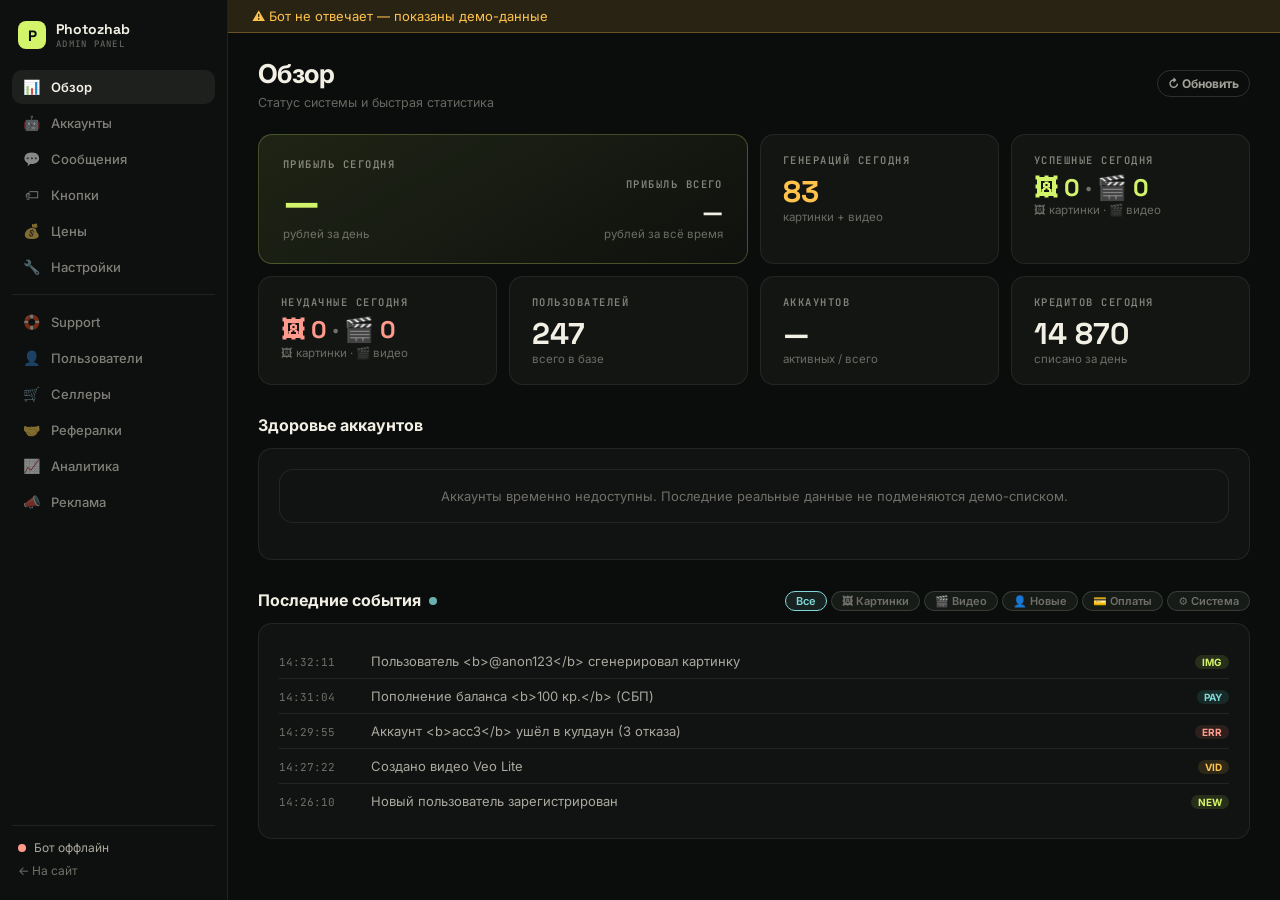
==== commit b0fcbb94: "Apply Claude Design B v2 to website Rebuild the Photozhab landing, generation app, and admin surface" ====
--- a/deploy/photozhab/admin.html
+++ b/deploy/photozhab/admin.html
@@ -5,33 +5,35 @@
   <meta name="viewport" content="width=device-width, initial-scale=1">
   <title>Photozhab · Админка</title>
   <meta name="robots" content="noindex, nofollow, noarchive">
+  <meta name="theme-color" content="#0b0d0c">
   <link rel="preconnect" href="https://fonts.googleapis.com">
   <link rel="preconnect" href="https://fonts.gstatic.com" crossorigin>
   <style>
-@import url("https://fonts.googleapis.com/css2?family=Inter:wght@400;500;600;700;800;900&family=JetBrains+Mono:wght@400;600&display=swap");
+@import url("https://fonts.googleapis.com/css2?family=Space+Grotesk:wght@500;600;700&family=Inter:wght@400;500;600;700&family=JetBrains+Mono:wght@400;600;700&display=swap");
 :root {
   color-scheme: dark;
-  --pz-paper:       #111312;
-  --pz-paper-2:     #171a18;
-  --pz-surface:     #151816;
-  --pz-surface-2:   #1b211d;
-  --pz-surface-3:   #1f2622;
-  --pz-void:        #0d0f0e;
-  --pz-ink:         #f4f1e8;
-  --pz-muted:       #b7b4aa;
-  --pz-faint:       #6f6e67;
-  --pz-lime:        #c8f25f;
-  --pz-lime-ink:    #101210;
-  --pz-cyan:        #54d7d6;
-  --pz-coral:       #ff7b6d;
+  --pz-paper:       #0b0d0c;
+  --pz-paper-2:     #0e100f;
+  --pz-surface:     #121512;
+  --pz-surface-2:   #171b18;
+  --pz-surface-3:   #1d221e;
+  --pz-void:        #080a09;
+  --pz-ink:         #f2efe4;
+  --pz-muted:       #aaa89f;
+  --pz-faint:       #716f69;
+  --pz-lime:        #d3f36b;
+  --pz-lime-ink:    #0b0d0c;
+  --pz-cyan:        #7fd8d7;
+  --pz-coral:       #ff9a8c;
   --pz-warn:        #ffc24b;
   --pz-line:        rgba(244,241,232,.15);
   --pz-line-strong: rgba(244,241,232,.28);
   --pz-line-faint:  rgba(244,241,232,.08);
   --pz-panel:       rgba(18,21,20,.78);
   --pz-glass:       rgba(17,19,18,.70);
-  --pz-grad-brand:  linear-gradient(135deg,#c8f25f,#54d7d6);
+  --pz-grad-brand:  linear-gradient(135deg,#d3f36b,#7fd8d7);
   --font-sans:"Inter",ui-sans-serif,system-ui,sans-serif;
+  --font-display:"Space Grotesk",var(--font-sans);
   --font-mono:"JetBrains Mono",ui-monospace,monospace;
   --r-xs:4px; --r-sm:6px; --r-md:8px; --r-lg:12px; --r-xl:18px; --r-pill:999px;
   --shadow-sm:0 4px 14px rgba(0,0,0,.35);
@@ -39,7 +41,7 @@
   --blur-chrome:blur(18px);
   --ease-out:cubic-bezier(.22,.61,.36,1);
   --dur-base:160ms;
-  --sidebar-w:220px;
+  --sidebar-w:228px;
 }
 *{box-sizing:border-box;margin:0;padding:0}
 html,body{height:100%;background:var(--pz-paper);color:var(--pz-ink);font-family:var(--font-sans)}
@@ -47,47 +49,48 @@
 button{font-family:var(--font-sans);cursor:pointer}
 
 /* ── App shell ─────────────────────────────────────── */
-#app{display:flex;height:100vh;overflow:hidden}
+#app{display:grid;grid-template-columns:var(--sidebar-w) minmax(0,1fr);height:100vh;overflow:hidden}
 
 /* ── Sidebar ───────────────────────────────────────── */
 .sidebar{
-  width:var(--sidebar-w);flex-shrink:0;
+  width:var(--sidebar-w);min-width:0;
   display:flex;flex-direction:column;
-  background:var(--pz-void);
-  border-right:1px solid var(--pz-line);
+  background:var(--pz-paper-2);
+  border-right:1px solid var(--pz-line-faint);
   overflow-y:auto;
+  padding:18px 12px;
 }
 .sb-brand{
   display:flex;align-items:center;gap:10px;
-  padding:20px 16px 16px;
-  border-bottom:1px solid var(--pz-line-faint);
+  padding:2px 6px 20px;
+  border-bottom:0;
 }
 .sb-mark{
   width:28px;height:28px;display:grid;place-items:center;
-  border-radius:var(--r-sm);background:var(--pz-grad-brand);
-  color:var(--pz-lime-ink);font-weight:900;font-size:14px;flex-shrink:0;
-}
-.sb-name{font-weight:800;font-size:15px}
-.sb-sub{font-size:11px;color:var(--pz-faint)}
-.sb-nav{flex:1;padding:12px 8px;display:flex;flex-direction:column;gap:2px}
+  border-radius:8px;background:var(--pz-lime);
+  color:var(--pz-lime-ink);font-family:var(--font-display);font-weight:700;font-size:15px;flex-shrink:0;
+}
+.sb-name{font-family:var(--font-display);font-weight:700;font-size:14px}
+.sb-sub{font:600 9px var(--font-mono);letter-spacing:.14em;text-transform:uppercase;color:rgba(242,239,228,.35)}
+.sb-nav{flex:1;padding:0;display:flex;flex-direction:column;gap:2px}
 .sb-item{
   display:flex;align-items:center;gap:10px;
-  padding:9px 10px;border-radius:var(--r-md);
-  border:none;background:transparent;color:var(--pz-muted);
-  font-size:14px;font-weight:500;text-align:left;width:100%;
+  padding:9px 10px;border-radius:10px;
+  border:none;background:transparent;color:rgba(242,239,228,.5);
+  font-size:13px;font-weight:500;text-align:left;width:100%;
   transition:background var(--dur-base),color var(--dur-base);
 }
-.sb-item:hover{background:var(--pz-surface-2);color:var(--pz-ink)}
-.sb-item.active{background:var(--pz-surface-3);color:var(--pz-ink);font-weight:700}
-.sb-icon{font-size:16px;line-height:1;width:20px;text-align:center}
+.sb-item:hover{background:rgba(242,239,228,.04);color:var(--pz-ink)}
+.sb-item.active{background:rgba(242,239,228,.07);color:var(--pz-ink);font-weight:600}
+.sb-icon{font-size:14px;line-height:1;width:19px;text-align:center;filter:saturate(.75)}
 .sb-footer{
-  padding:16px;border-top:1px solid var(--pz-line-faint);
+  padding:14px 6px 4px;border-top:1px solid var(--pz-line-faint);
   display:flex;flex-direction:column;gap:8px;
 }
 .bot-status{
   display:flex;align-items:center;gap:8px;
-  padding:8px 10px;border-radius:var(--r-sm);
-  background:var(--pz-surface-2);font-size:12px;
+  padding:0;border-radius:0;
+  background:transparent;font-size:12px;
 }
 .status-dot{width:8px;height:8px;border-radius:50%;background:var(--pz-faint);flex-shrink:0;transition:background .3s}
 .status-dot.online{background:var(--pz-lime);box-shadow:0 0 6px rgba(200,242,95,.6)}
@@ -102,22 +105,22 @@
 .site-link:hover{background:var(--pz-surface-2);color:var(--pz-muted)}
 
 /* ── Main area ─────────────────────────────────────── */
-.main{flex:1;display:flex;flex-direction:column;overflow:hidden}
+.main{min-width:0;display:flex;flex-direction:column;overflow:hidden}
 .topbar{
   display:flex;align-items:center;justify-content:space-between;
-  padding:14px 24px;border-bottom:1px solid var(--pz-line);
-  background:rgba(17,19,18,.6);backdrop-filter:var(--blur-chrome);
+  padding:24px 30px 0;border-bottom:0;
+  background:var(--pz-paper);backdrop-filter:none;
   position:sticky;top:0;z-index:10;
 }
-.page-title{font-size:18px;font-weight:800;letter-spacing:-.01em}
-.page-sub{font-size:13px;color:var(--pz-faint);margin-top:2px}
+.page-title{font:700 26px var(--font-display);letter-spacing:-.02em}
+.page-sub{font-size:12.5px;color:rgba(242,239,228,.4);margin-top:4px}
 .offline-banner{
   padding:8px 24px;background:rgba(255,194,75,.12);
   border-bottom:1px solid rgba(255,194,75,.3);
   color:var(--pz-warn);font-size:13px;
   display:none;align-items:center;gap:8px;
 }
-.content{flex:1;overflow-y:auto;padding:24px}
+.content{flex:1;overflow-y:auto;padding:24px 30px 48px}
 
 /* ── Tabs ──────────────────────────────────────────── */
 .tab-panel{display:none}
@@ -125,25 +128,28 @@
 
 /* ── Cards & sections ──────────────────────────────── */
 .section-title{
-  font-size:13px;font-weight:800;letter-spacing:.04em;text-transform:uppercase;
-  color:var(--pz-faint);margin-bottom:14px;
+  font:700 16px var(--font-display);letter-spacing:0;text-transform:none;
+  color:var(--pz-ink);margin:30px 0 12px;
 }
 .card{
-  background:var(--pz-surface);border:1px solid var(--pz-line);
-  border-radius:var(--r-lg);padding:20px;margin-bottom:16px;
-}
-.card-title{font-size:16px;font-weight:700;margin-bottom:4px}
-.card-sub{font-size:13px;color:var(--pz-muted)}
+  background:#101311;border:1px solid var(--pz-line-faint);
+  border-radius:14px;padding:20px;margin-bottom:16px;
+}
+.card-title{font:700 15px var(--font-display);margin-bottom:4px}
+.card-sub{font-size:12.5px;color:rgba(242,239,228,.45)}
 
 /* ── Stat cards ────────────────────────────────────── */
-.stats-grid{display:grid;grid-template-columns:repeat(auto-fill,minmax(180px,1fr));gap:12px;margin-bottom:24px}
+.stats-grid{display:grid;grid-template-columns:repeat(4,minmax(0,1fr));gap:12px;margin-bottom:24px}
 .stat-card{
-  background:var(--pz-surface);border:1px solid var(--pz-line);
-  border-radius:var(--r-lg);padding:18px;
-}
-.stat-label{font-size:12px;font-weight:700;letter-spacing:.04em;text-transform:uppercase;color:var(--pz-faint)}
-.stat-value{font-size:32px;font-weight:900;line-height:1.1;margin:6px 0 2px;font-family:var(--font-mono)}
-.stat-sub{font-size:12px;color:var(--pz-muted)}
+  background:var(--pz-surface);border:1px solid var(--pz-line-faint);
+  border-radius:14px;padding:18px 22px;
+}
+.stat-label{font:600 10.5px var(--font-mono);letter-spacing:.14em;text-transform:uppercase;color:rgba(242,239,228,.5)}
+.stat-value{font-size:30px;font-weight:700;line-height:1.1;margin:8px 0 2px;font-family:var(--font-display)}
+.stat-sub{font-size:11.5px;color:rgba(242,239,228,.4)}
+.profit-card{grid-column:span 2;display:grid;grid-template-columns:1.4fr 1fr;align-items:end;gap:16px;padding:22px 24px;border-color:rgba(211,243,107,.25);background:linear-gradient(150deg,rgba(211,243,107,.1),rgba(211,243,107,.02))}
+.profit-card .stat-value{font-size:42px;color:var(--pz-lime)}
+.profit-secondary{text-align:right}.profit-secondary .stat-value{font-size:24px;color:var(--pz-ink)}
 .stat-card.lime .stat-value{color:var(--pz-lime)}
 .stat-card.cyan .stat-value{color:var(--pz-cyan)}
 .stat-card.coral .stat-value{color:var(--pz-coral)}
@@ -399,6 +405,64 @@
 .toast.info{background:var(--pz-surface-2);border:1px solid var(--pz-line);color:var(--pz-ink)}
 .toast-fade{animation:fade-out .3s var(--ease-out) forwards}
 @keyframes fade-out{to{opacity:0;transform:translateY(8px)}}
+
+/* Claude Design B v2 finishing layer */
+html,body{background:var(--pz-paper);scrollbar-color:rgba(242,239,228,.12) transparent}
+h1,h2,h3{font-family:var(--font-display)}
+::-webkit-scrollbar{width:10px;height:10px}
+::-webkit-scrollbar-thumb{background:rgba(242,239,228,.12);border-radius:999px;border:3px solid var(--pz-paper)}
+.table-wrap{border-color:var(--pz-line-faint);border-radius:14px;background:#101311}
+th{padding:10px 14px;background:#101311;border-bottom-color:var(--pz-line-faint);color:rgba(242,239,228,.4);font:600 10px var(--font-mono);letter-spacing:.12em}
+td{padding:12px 14px;border-bottom-color:rgba(242,239,228,.05);font-size:13px}
+tr:hover td{background:rgba(242,239,228,.025)}
+.btn{border-radius:var(--r-pill);font-size:12px}
+.btn-primary{color:var(--pz-lime-ink);background:var(--pz-lime);box-shadow:0 0 22px rgba(211,243,107,.1)}
+.btn-primary:hover{color:var(--pz-lime-ink);background:#e3fb92}
+.btn-ghost{border-color:rgba(242,239,228,.15);color:rgba(242,239,228,.65)}
+.btn-ghost:hover{border-color:rgba(211,243,107,.45);background:rgba(211,243,107,.04);color:var(--pz-lime)}
+.form-input,.form-textarea,.search-input{border-color:rgba(242,239,228,.12);border-radius:10px;background:var(--pz-paper);color:var(--pz-ink)}
+.form-input:focus,.form-textarea:focus,.search-input:focus{border-color:rgba(211,243,107,.5);box-shadow:0 0 0 3px rgba(211,243,107,.08)}
+.form-label{color:rgba(242,239,228,.4);font:600 10px var(--font-mono);letter-spacing:.12em}
+.msg-item,.price-row-item,.flag-row,.kpi,.adcalc-channel,.adcalc-pill{border-color:var(--pz-line-faint);border-radius:12px;background:var(--pz-surface)}
+.msg-header{background:var(--pz-surface-2)}
+.msg-body{background:var(--pz-surface)}
+.toggle input:checked + .toggle-slider{border-color:var(--pz-lime);background:rgba(211,243,107,.2)}
+.toggle input:checked + .toggle-slider:before{background:var(--pz-lime)}
+.badge-green{color:var(--pz-lime);border-color:rgba(211,243,107,.3);background:rgba(211,243,107,.1)}
+.badge-red{color:var(--pz-coral);border-color:rgba(255,154,140,.3);background:rgba(255,154,140,.1)}
+.log-filter-btn.active,.log-filter-btn:hover,.ticket-filter-btn.active,.ticket-filter-btn:hover{border-color:var(--pz-cyan);background:rgba(127,216,215,.1);color:var(--pz-cyan)}
+.site-link{padding:0;border:0;text-align:left}.site-link:hover{background:transparent;color:var(--pz-ink)}
+:is(button,a,input,textarea,select):focus-visible{outline:3px solid var(--pz-cyan);outline-offset:2px}
+
+@media(max-width:1100px){
+  .stats-grid{grid-template-columns:repeat(2,minmax(0,1fr))}
+  .support-layout{grid-template-columns:1fr}
+}
+@media(max-width:760px){
+  #app{grid-template-columns:1fr;grid-template-rows:auto minmax(0,1fr);height:100dvh}
+  .sidebar{position:relative;width:100%;height:auto;padding:8px 10px;overflow:hidden;border-right:0;border-bottom:1px solid var(--pz-line-faint)}
+  .sb-brand,.sb-footer{display:none}
+  .sb-nav{display:flex;flex-direction:row;gap:4px;overflow-x:auto;scrollbar-width:none}
+  .sb-nav::-webkit-scrollbar{display:none}
+  .sb-item{flex:0 0 auto;width:auto;padding:8px 11px;white-space:nowrap}
+  .main{min-height:0}
+  .topbar{padding:14px 16px 0}
+  .page-title{font-size:22px}.page-sub{font-size:11px}
+  .content{padding:18px 16px 32px}
+  .stats-grid{grid-template-columns:1fr 1fr}
+  .profit-card{grid-column:1/-1}
+  .table-wrap{overflow-x:auto}.table-wrap table{min-width:680px}
+  .toolbar{align-items:flex-start}
+  #toasts{right:12px;bottom:12px;left:12px}.toast{min-width:0;max-width:none}
+}
+@media(max-width:520px){
+  .topbar{align-items:flex-start;gap:10px}.topbar .btn{padding-inline:11px}
+  .stats-grid{grid-template-columns:1fr}
+  .profit-card{grid-template-columns:1fr}.profit-secondary{text-align:left;padding-top:14px;border-top:1px solid var(--pz-line-faint)}
+  .section-title{font-size:15px}
+  .search-row{align-items:stretch;flex-direction:column}
+}
+@media(prefers-reduced-motion:reduce){*{scroll-behavior:auto!important;animation-duration:.01ms!important;transition-duration:.01ms!important}}
   </style>
 </head>
 <body>
@@ -480,15 +544,17 @@
       <!-- ── Tab: Overview ─────────────────────── -->
       <div id="tab-overview" class="tab-panel active">
         <div class="stats-grid">
-          <div class="stat-card lime">
-            <div class="stat-label">Прибыль сегодня</div>
-            <div class="stat-value" id="stat-rev-today">—</div>
-            <div class="stat-sub">рублей за день</div>
-          </div>
-          <div class="stat-card cyan">
-            <div class="stat-label">Прибыль всего</div>
-            <div class="stat-value" id="stat-rev-total">—</div>
-            <div class="stat-sub">рублей за всё время</div>
+          <div class="stat-card profit-card">
+            <div class="profit-primary">
+              <div class="stat-label">Прибыль сегодня</div>
+              <div class="stat-value" id="stat-rev-today">—</div>
+              <div class="stat-sub">рублей за день</div>
+            </div>
+            <div class="profit-secondary">
+              <div class="stat-label">Прибыль всего</div>
+              <div class="stat-value" id="stat-rev-total">—</div>
+              <div class="stat-sub">рублей за всё время</div>
+            </div>
           </div>
           <div class="stat-card warn">
             <div class="stat-label">Генераций сегодня</div>
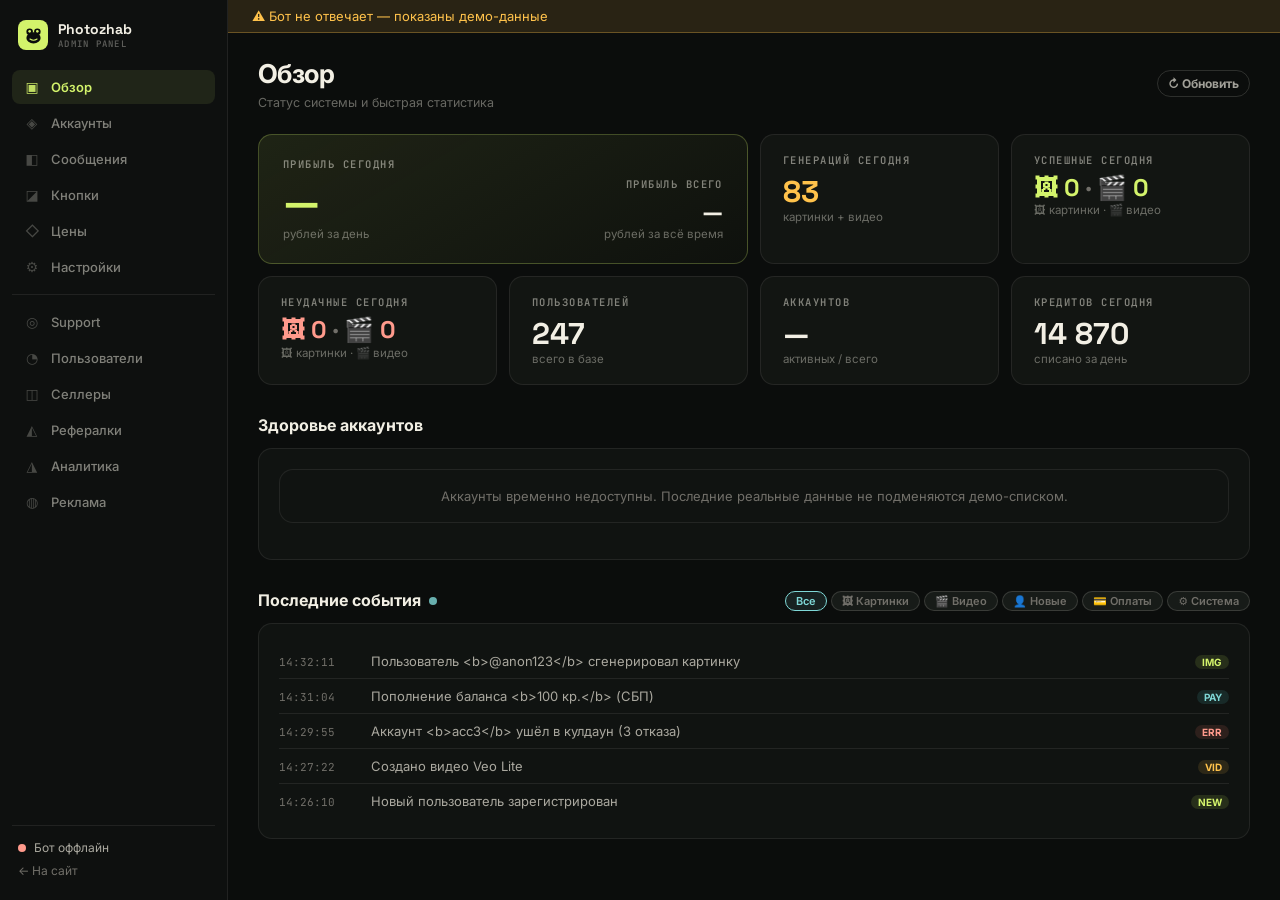
==== commit dfa667f9: "Match production site to final Claude design Rebuild the landing, generation workspace, and admin sh" ====
--- a/deploy/photozhab/admin.html
+++ b/deploy/photozhab/admin.html
@@ -66,7 +66,7 @@
   border-bottom:0;
 }
 .sb-mark{
-  width:28px;height:28px;display:grid;place-items:center;
+  width:30px;height:30px;display:grid;place-items:center;
   border-radius:8px;background:var(--pz-lime);
   color:var(--pz-lime-ink);font-family:var(--font-display);font-weight:700;font-size:15px;flex-shrink:0;
 }
@@ -75,14 +75,15 @@
 .sb-nav{flex:1;padding:0;display:flex;flex-direction:column;gap:2px}
 .sb-item{
   display:flex;align-items:center;gap:10px;
-  padding:9px 10px;border-radius:10px;
+  padding:9px 11px;border-radius:8px;
   border:none;background:transparent;color:rgba(242,239,228,.5);
   font-size:13px;font-weight:500;text-align:left;width:100%;
   transition:background var(--dur-base),color var(--dur-base);
 }
 .sb-item:hover{background:rgba(242,239,228,.04);color:var(--pz-ink)}
-.sb-item.active{background:rgba(242,239,228,.07);color:var(--pz-ink);font-weight:600}
-.sb-icon{font-size:14px;line-height:1;width:19px;text-align:center;filter:saturate(.75)}
+.sb-item.active{background:rgba(211,243,107,.09);color:var(--pz-lime);font-weight:600}
+.sb-icon{font-size:14px;line-height:1;width:18px;text-align:center;opacity:.5}
+.sb-item.active .sb-icon{opacity:.9}
 .sb-footer{
   padding:14px 6px 4px;border-top:1px solid var(--pz-line-faint);
   display:flex;flex-direction:column;gap:8px;
@@ -224,6 +225,7 @@
 .btn-danger:hover{background:rgba(255,123,109,.1)}
 .btn-sm{padding:5px 10px;font-size:12px}
 .btn:disabled{opacity:.45;cursor:not-allowed;transform:none}
+.btn:active:not(:disabled),.sb-item:active{transform:scale(.98)}
 
 /* ── Form fields ───────────────────────────────────── */
 .form-row{margin-bottom:14px}
@@ -444,7 +446,7 @@
   .sb-brand,.sb-footer{display:none}
   .sb-nav{display:flex;flex-direction:row;gap:4px;overflow-x:auto;scrollbar-width:none}
   .sb-nav::-webkit-scrollbar{display:none}
-  .sb-item{flex:0 0 auto;width:auto;padding:8px 11px;white-space:nowrap}
+  .sb-item{flex:0 0 auto;width:auto;min-height:44px;padding:8px 11px;white-space:nowrap}
   .main{min-height:0}
   .topbar{padding:14px 16px 0}
   .page-title{font-size:22px}.page-sub{font-size:11px}
@@ -472,7 +474,7 @@
   <!-- Sidebar -->
   <aside class="sidebar">
     <div class="sb-brand">
-      <div class="sb-mark">P</div>
+      <div class="sb-mark"><svg width="19" height="19" viewBox="0 0 32 32" aria-hidden="true"><ellipse cx="16" cy="20" rx="12" ry="9.5" fill="currentColor"></ellipse><circle cx="9.5" cy="9.5" r="5.5" fill="currentColor"></circle><circle cx="22.5" cy="9.5" r="5.5" fill="currentColor"></circle><circle cx="9.5" cy="9" r="2.2" fill="#d3f36b"></circle><circle cx="22.5" cy="9" r="2.2" fill="#d3f36b"></circle><path d="M10 22 Q16 26 22 22" stroke="#d3f36b" stroke-width="1.8" fill="none" stroke-linecap="round"></path></svg></div>
       <div>
         <div class="sb-name">Photozhab</div>
         <div class="sb-sub">Admin Panel</div>
@@ -480,41 +482,41 @@
     </div>
     <nav class="sb-nav">
       <button class="sb-item active" data-tab="overview">
-        <span class="sb-icon">📊</span> Обзор
+        <span class="sb-icon">▣</span> Обзор
       </button>
       <button class="sb-item" data-tab="accounts">
-        <span class="sb-icon">🤖</span> Аккаунты
+        <span class="sb-icon">◈</span> Аккаунты
       </button>
       <button class="sb-item" data-tab="messages">
-        <span class="sb-icon">💬</span> Сообщения
+        <span class="sb-icon">◧</span> Сообщения
       </button>
       <button class="sb-item" data-tab="labels">
-        <span class="sb-icon">🏷</span> Кнопки
+        <span class="sb-icon">◪</span> Кнопки
       </button>
       <button class="sb-item" data-tab="prices">
-        <span class="sb-icon">💰</span> Цены
+        <span class="sb-icon">◇</span> Цены
       </button>
       <button class="sb-item" data-tab="settings">
-        <span class="sb-icon">🔧</span> Настройки
+        <span class="sb-icon">⚙</span> Настройки
       </button>
       <div style="height:1px;background:var(--pz-line-faint);margin:8px 0"></div>
       <button class="sb-item" data-tab="support">
-        <span class="sb-icon">🛟</span> Support
+        <span class="sb-icon">◎</span> Support
       </button>
       <button class="sb-item" data-tab="users">
-        <span class="sb-icon">👤</span> Пользователи
+        <span class="sb-icon">◔</span> Пользователи
       </button>
       <button class="sb-item" data-tab="sellers">
-        <span class="sb-icon">🛒</span> Селлеры
+        <span class="sb-icon">◫</span> Селлеры
       </button>
       <button class="sb-item" data-tab="referrals">
-        <span class="sb-icon">🤝</span> Рефералки
+        <span class="sb-icon">◭</span> Рефералки
       </button>
       <button class="sb-item" data-tab="analytics">
-        <span class="sb-icon">📈</span> Аналитика
+        <span class="sb-icon">◮</span> Аналитика
       </button>
       <button class="sb-item" data-tab="adcalc">
-        <span class="sb-icon">📣</span> Реклама
+        <span class="sb-icon">◍</span> Реклама
       </button>
     </nav>
     <div class="sb-footer">
@@ -533,7 +535,7 @@
     </div>
     <div class="topbar">
       <div>
-        <div class="page-title" id="page-title">Обзор</div>
+        <h1 class="page-title" id="page-title">Обзор</h1>
         <div class="page-sub" id="page-sub">Статус системы и быстрая статистика</div>
       </div>
       <button class="btn btn-ghost btn-sm" id="refresh-btn">↻ Обновить</button>
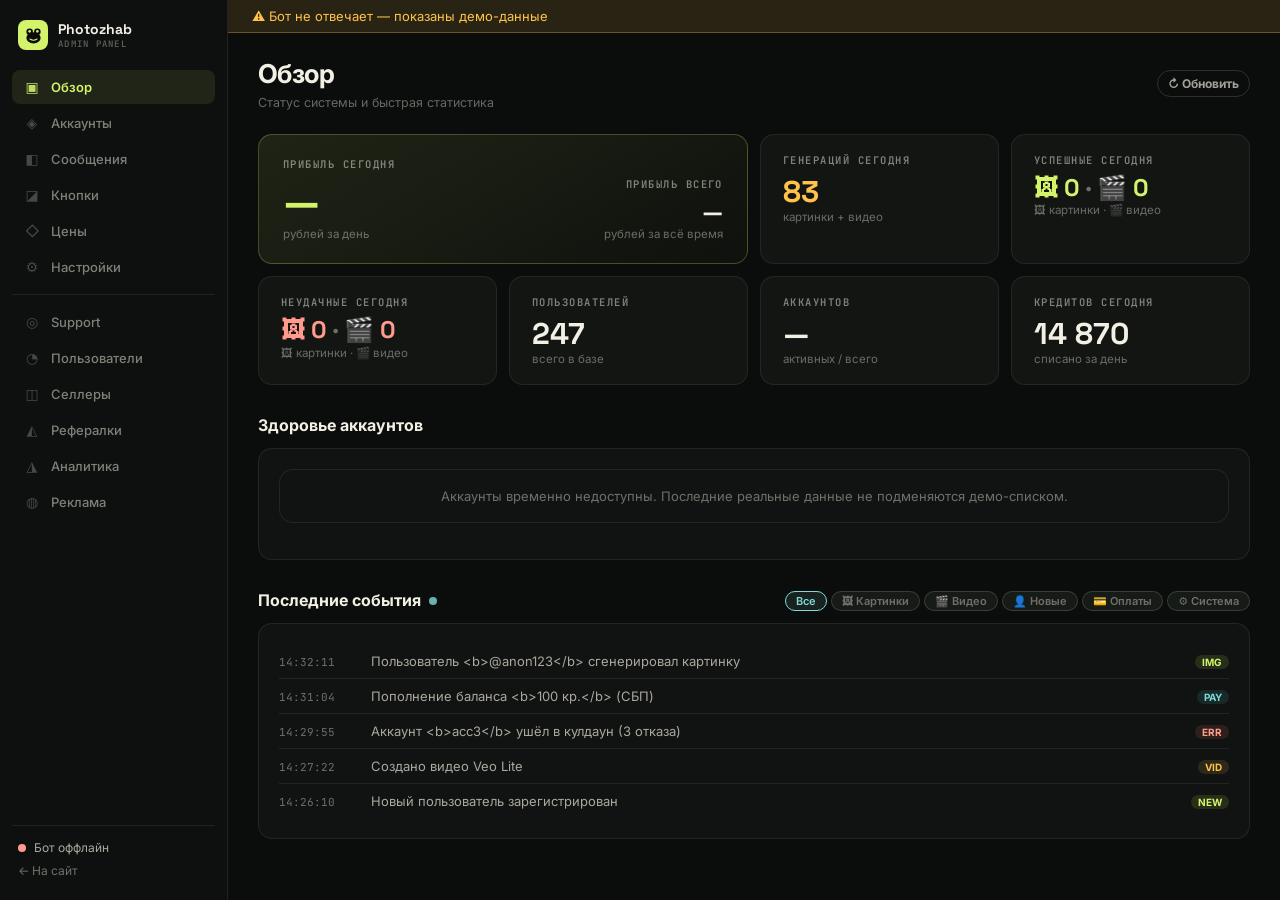
==== commit b512bc69: "Harden admin and media security boundaries Add Python-level admin API guard for non-loopback exposur" ====
--- a/deploy/photozhab/admin.html
+++ b/deploy/photozhab/admin.html
@@ -393,6 +393,40 @@
 }
 @media(max-width:900px){.support-layout{grid-template-columns:1fr}}
 
+/* ── User dossier drawer ──────────────────────────── */
+#users-tbody tr[role="button"]{cursor:pointer}
+#users-tbody tr[role="button"]:focus-visible{outline:2px solid var(--pz-cyan);outline-offset:-2px}
+#users-tbody tr[role="button"]:hover td{background:rgba(242,239,228,.035)}
+.user-detail-overlay{position:fixed;inset:0;z-index:80;display:grid;justify-items:end;background:rgba(4,5,5,.66);backdrop-filter:blur(4px)}
+.user-detail-overlay[hidden]{display:none}
+.user-detail-drawer{width:min(540px,100%);height:100%;overflow-y:auto;padding:26px 28px 36px;border-left:1px solid rgba(242,239,228,.1);background:var(--pz-paper-2);box-shadow:-30px 0 80px rgba(0,0,0,.55)}
+.user-detail-head{display:flex;align-items:center;justify-content:space-between;gap:14px}
+.user-detail-person{min-width:0;display:flex;align-items:center;gap:12px}
+.user-detail-avatar{width:44px;height:44px;display:grid;place-items:center;flex:0 0 auto;border-radius:50%;color:var(--pz-lime);background:rgba(211,243,107,.12);font:700 17px var(--font-display)}
+.user-detail-name{overflow:hidden;font:700 18px var(--font-display);text-overflow:ellipsis;white-space:nowrap}
+.user-detail-meta{margin-top:3px;color:rgba(242,239,228,.42);font:500 10.5px var(--font-mono);line-height:1.5;overflow-wrap:anywhere}
+.user-detail-close{width:34px;height:34px;display:grid;place-items:center;flex:0 0 auto;border:0;border-radius:50%;color:rgba(242,239,228,.55);background:rgba(242,239,228,.06);font-size:20px}
+.user-detail-close:hover{color:var(--pz-ink);background:rgba(242,239,228,.1)}
+.user-detail-kpis{display:grid;grid-template-columns:repeat(3,minmax(0,1fr));gap:10px;margin-top:20px}
+.user-detail-kpi{min-width:0;padding:14px 15px;border:1px solid var(--pz-line-faint);border-radius:12px;background:var(--pz-surface)}
+.user-detail-kpi:first-child{border-color:rgba(211,243,107,.25);background:rgba(211,243,107,.05)}
+.user-detail-kpi small{display:block;color:rgba(242,239,228,.42);font:600 9px var(--font-mono);letter-spacing:.1em;text-transform:uppercase}
+.user-detail-kpi strong{display:block;margin-top:6px;font:700 19px var(--font-mono);overflow:hidden;text-overflow:ellipsis}
+.user-detail-kpi:first-child strong{color:var(--pz-lime)}
+.user-detail-section{margin-top:25px}
+.user-detail-section h3{margin:0 0 10px;font:700 14px var(--font-display)}
+.user-detail-list{overflow:hidden;border:1px solid var(--pz-line-faint);border-radius:12px;background:#101311}
+.user-detail-row{display:grid;grid-template-columns:minmax(90px,.75fr) minmax(0,1.5fr) auto;gap:10px;align-items:center;padding:11px 14px;border-bottom:1px solid rgba(242,239,228,.06);font-size:12px}
+.user-detail-row:last-child{border-bottom:0}
+.user-detail-row time{color:rgba(242,239,228,.42);font:500 10.5px var(--font-mono)}
+.user-detail-row span{min-width:0;overflow:hidden;text-overflow:ellipsis;white-space:nowrap}
+.user-detail-row b{color:var(--pz-lime);font:600 11px var(--font-mono);white-space:nowrap}
+.user-detail-empty{padding:18px 14px;color:var(--pz-faint);font-size:12px;text-align:center}
+.user-detail-profile{display:grid;grid-template-columns:1fr 1fr;gap:8px;margin-top:16px}
+.user-detail-profile div{min-width:0;padding:10px 12px;border:1px solid var(--pz-line-faint);border-radius:10px;background:var(--pz-paper)}
+.user-detail-profile small{display:block;color:var(--pz-faint);font:600 9px var(--font-mono);letter-spacing:.08em;text-transform:uppercase}
+.user-detail-profile span{display:block;margin-top:4px;overflow:hidden;color:var(--pz-muted);font-size:12px;text-overflow:ellipsis;white-space:nowrap}
+
 /* ── Toasts ────────────────────────────────────────── */
 #toasts{position:fixed;bottom:24px;right:24px;z-index:999;display:flex;flex-direction:column;gap:8px;pointer-events:none}
 .toast{
@@ -463,6 +497,10 @@
   .profit-card{grid-template-columns:1fr}.profit-secondary{text-align:left;padding-top:14px;border-top:1px solid var(--pz-line-faint)}
   .section-title{font-size:15px}
   .search-row{align-items:stretch;flex-direction:column}
+  .user-detail-drawer{padding:20px 16px 28px}
+  .user-detail-kpis{grid-template-columns:1fr}
+  .user-detail-profile{grid-template-columns:1fr}
+  .user-detail-row{grid-template-columns:1fr auto}.user-detail-row time{grid-column:1/-1}
 }
 @media(prefers-reduced-motion:reduce){*{scroll-behavior:auto!important;animation-duration:.01ms!important;transition-duration:.01ms!important}}
   </style>
@@ -913,6 +951,22 @@
           </table>
         </div>
         <div class="pagination" id="users-pagination"></div>
+      </div>
+
+      <div class="user-detail-overlay" id="user-detail-overlay" role="dialog" aria-modal="true" aria-labelledby="user-detail-name" hidden>
+        <aside class="user-detail-drawer" id="user-detail-drawer">
+          <div class="user-detail-head">
+            <div class="user-detail-person">
+              <span class="user-detail-avatar" id="user-detail-avatar" aria-hidden="true">P</span>
+              <span style="min-width:0">
+                <strong class="user-detail-name" id="user-detail-name">Пользователь</strong>
+                <small class="user-detail-meta" id="user-detail-meta">Загрузка…</small>
+              </span>
+            </div>
+            <button class="user-detail-close" id="user-detail-close" type="button" aria-label="Закрыть карточку пользователя" onclick="closeUserDetail()">×</button>
+          </div>
+          <div id="user-detail-content"><div class="user-detail-empty">Загрузка данных…</div></div>
+        </aside>
       </div>
 
       <!-- ── Tab: Sellers ───────────────────────────── -->
@@ -1933,7 +1987,7 @@
 
 function accountActionHtml(a) {
   const id = String(a.id || '');
-  const idArg = esc(id.replace(/\\/g,'\\\\').replace(/'/g,"\\'"));
+  const idArg = jsArg(id);
   const state = accountTestState[id] || {};
   const image = state.image || {};
   const video = state.video || {};
@@ -1943,12 +1997,12 @@
   const cls = (video.ok === false || image.ok === false) ? 'fail' : ((video.ok === true || image.ok === true) ? 'ok' : '');
   return `
     <div class="account-action-stack">
-      <button class="btn btn-ghost btn-sm" onclick="resetFailures('${idArg}')">Сбросить ошибки</button>
+      <button class="btn btn-ghost btn-sm" onclick="resetFailures(${idArg})">Сбросить ошибки</button>
       <div class="account-action-buttons">
-        <button class="btn btn-ghost btn-sm" onclick="prepareRelogin('${idArg}')">Перелогин</button>
-        <button class="btn btn-ghost btn-sm" ${image.status==='running'?'disabled':''} onclick="runAccountTest('${idArg}','image')">${esc(imageLabel)}</button>
-        <button class="btn btn-ghost btn-sm" ${video.status==='running'?'disabled':''} onclick="runAccountTest('${idArg}','video')">${esc(videoLabel)}</button>
-        <button class="btn btn-ghost btn-sm" title="Удалить аккаунт" onclick="deleteAccount('${idArg}')">🗑</button>
+        <button class="btn btn-ghost btn-sm" onclick="prepareRelogin(${idArg})">Перелогин</button>
+        <button class="btn btn-ghost btn-sm" ${image.status==='running'?'disabled':''} onclick="runAccountTest(${idArg},'image')">${esc(imageLabel)}</button>
+        <button class="btn btn-ghost btn-sm" ${video.status==='running'?'disabled':''} onclick="runAccountTest(${idArg},'video')">${esc(videoLabel)}</button>
+        <button class="btn btn-ghost btn-sm" title="Удалить аккаунт" onclick="deleteAccount(${idArg})">🗑</button>
       </div>
       ${reason ? `<div class="account-test-reason ${cls}">${esc(reason)}</div>` : ''}
     </div>
@@ -2045,8 +2099,8 @@
       </td>
       <td class="mono" style="color:${(a.fails||0)>0?'var(--pz-coral)':'var(--pz-faint)'}">${a.fails??0}</td>
       <td class="mono">${gCreditsCell(a)}</td>
-      <td><label class="toggle"><input type="checkbox" ${a.video_allowed?'checked':''} onchange="toggleVideo('${esc(a.id)}',this.checked)"><span class="toggle-slider"></span></label></td>
-      <td><label class="toggle"><input type="checkbox" ${!a.disabled?'checked':''} onchange="toggleDisabled('${esc(a.id)}',!this.checked)"><span class="toggle-slider"></span></label></td>
+      <td><label class="toggle"><input type="checkbox" ${a.video_allowed?'checked':''} onchange="toggleVideo(${jsArg(a.id)},this.checked)"><span class="toggle-slider"></span></label></td>
+      <td><label class="toggle"><input type="checkbox" ${!a.disabled?'checked':''} onchange="toggleDisabled(${jsArg(a.id)},!this.checked)"><span class="toggle-slider"></span></label></td>
       <td>${accountActionHtml(a)}</td>
     </tr>
   `).join('');
@@ -2092,7 +2146,7 @@
   tb.innerHTML = rows.map(r=>`
     <tr>
       <td class="mono" style="color:var(--pz-cyan)">${esc(r.local_url)}
-        <button class="btn btn-ghost btn-sm" style="margin-left:6px" onclick="copyText('${esc(r.local_url)}')">копировать</button>
+        <button class="btn btn-ghost btn-sm" style="margin-left:6px" onclick="copyText(${jsArg(r.local_url)})">копировать</button>
       </td>
       <td class="mono" style="font-size:11px">${esc(r.label)}</td>
       <td>${r.alive?'<span style="color:var(--pz-lime)">да</span>':'<span style="color:var(--pz-coral)">нет</span>'}</td>
@@ -2531,7 +2585,8 @@
 }
 
 /* ── Utils ─────────────────────────────────────────── */
-function esc(s){ return String(s??'').replace(/&/g,'&amp;').replace(/</g,'&lt;').replace(/>/g,'&gt;').replace(/"/g,'&quot;'); }
+function esc(s){ return String(s??'').replace(/&/g,'&amp;').replace(/</g,'&lt;').replace(/>/g,'&gt;').replace(/"/g,'&quot;').replace(/'/g,'&#39;'); }
+function jsArg(value){ return esc(JSON.stringify(String(value??''))); }
 function fmt(n){ return Number(n??0).toLocaleString('ru'); }
 const ADMIN_TZ = 'Asia/Yekaterinburg';
 const _dtFmt = new Intl.DateTimeFormat('ru-RU', {
@@ -2814,6 +2869,92 @@
 let _usersPage = 1;
 let _usersQ    = '';
 let _usersSearchTimer = null;
+let _userDetailReturnFocus = null;
+
+function userPlatformLabel(platform) {
+  return {telegram:'Telegram', max:'MAX', yandex:'Яндекс ID'}[String(platform||'').toLowerCase()] || String(platform||'—');
+}
+
+function userDetailList(title, rows) {
+  return `<section class="user-detail-section"><h3>${esc(title)}</h3><div class="user-detail-list">${rows.length ? rows.join('') : '<div class="user-detail-empty">Нет данных</div>'}</div></section>`;
+}
+
+function renderUserDetail(data) {
+  const p = data.profile || {};
+  const identity = data.identity || {};
+  const requests = p.requests || {};
+  const spend = p.spend || {};
+  const platform = userPlatformLabel(identity.platform || (p.acq_channel === 'max' ? 'max' : 'telegram'));
+  const displayName = p.username ? `@${p.username}` : (p.first_name || `Пользователь ${p.user_id}`);
+  const initial = String(p.first_name || p.username || 'P').trim().charAt(0).toLocaleUpperCase('ru-RU') || 'P';
+  document.getElementById('user-detail-avatar').textContent = initial;
+  document.getElementById('user-detail-name').textContent = displayName;
+  document.getElementById('user-detail-meta').textContent = `${p.user_id} · ${platform} · с ${fmtDt(p.first_seen)}`;
+
+  const paymentRows = (data.recent_payments || []).map(item => `<div class="user-detail-row">
+    <time>${fmtDt(item.created_at)}</time>
+    <span>${esc(item.package_id || 'пополнение')} · +${fmt(item.credits_issued || 0)} кр · ${esc(item.provider || '—')}</span>
+    <b>${Number(item.amount_rub||0) > 0 ? `${Number(item.amount_rub).toFixed(0)} ₽` : `${fmt(item.stars_amount||0)} Stars`}</b>
+  </div>`);
+  const jobRows = (data.recent_jobs || []).map(item => `<div class="user-detail-row">
+    <time>${fmtDt(item.created_at)}</time>
+    <span title="${esc(`${item.operation_type||''} ${item.model||''}`.trim())}">${esc(item.operation_type || 'генерация')} · ${esc(item.model || '—')}</span>
+    <b style="color:${item.status === 'success' ? 'var(--pz-lime)' : 'var(--pz-coral)'}">${item.status === 'success' ? '✓' : '✕'} ${fmt(item.bot_credits_charged||0)} кр</b>
+  </div>`);
+  const historyRows = (data.prompt_history || []).map(item => `<div class="user-detail-row">
+    <time>${fmtDt(item.created_at)}</time>
+    <span title="${esc(item.prompt || '')}">${esc(item.prompt || '—')}</span>
+    <b>промпт</b>
+  </div>`);
+  const ticketRows = (data.support_tickets || []).map(item => `<div class="user-detail-row">
+    <time>#${fmt(item.id)} · ${fmtDt(item.created_at)}</time>
+    <span title="${esc(item.message_text || '')}">${esc(item.message_text || '—')}</span>
+    <b style="color:${item.status === 'open' ? 'var(--pz-warn)' : 'var(--pz-muted)'}">${esc(item.status || '—')}</b>
+  </div>`);
+
+  document.getElementById('user-detail-content').innerHTML = `
+    <div class="user-detail-kpis">
+      <div class="user-detail-kpi"><small>Баланс</small><strong>${fmt(p.balance||0)} кр</strong></div>
+      <div class="user-detail-kpi"><small>Оплачено</small><strong>${Number(spend.rub||0).toFixed(0)} ₽</strong></div>
+      <div class="user-detail-kpi"><small>Генераций</small><strong>${fmt(requests.total||0)}</strong></div>
+    </div>
+    <div class="user-detail-profile">
+      <div><small>Платформа</small><span>${esc(platform)}</span></div>
+      <div><small>ID платформы</small><span title="${esc(identity.platform_user_id || '')}">${esc(identity.platform_user_id || '—')}</span></div>
+      <div><small>Канал</small><span>${esc(p.acq_channel || 'органика')}</span></div>
+      <div><small>Последняя активность</small><span>${fmtDt(p.last_active)}</span></div>
+    </div>
+    ${userDetailList('Платежи', paymentRows)}
+    ${userDetailList('Последние генерации', jobRows)}
+    ${userDetailList('История запросов', historyRows)}
+    ${userDetailList('Support', ticketRows)}
+  `;
+}
+
+async function openUserDetail(userId, trigger) {
+  const overlay = document.getElementById('user-detail-overlay');
+  _userDetailReturnFocus = trigger || document.activeElement;
+  overlay.hidden = false;
+  document.getElementById('user-detail-avatar').textContent = 'P';
+  document.getElementById('user-detail-name').textContent = 'Пользователь';
+  document.getElementById('user-detail-meta').textContent = 'Загрузка…';
+  document.getElementById('user-detail-content').innerHTML = '<div class="user-detail-empty">Загрузка данных…</div>';
+  document.getElementById('user-detail-close').focus();
+  const data = await api('GET', `/users/${encodeURIComponent(userId)}`);
+  if (!data) {
+    document.getElementById('user-detail-content').innerHTML = '<div class="user-detail-empty" style="color:var(--pz-coral)">Не удалось загрузить карточку пользователя</div>';
+    return;
+  }
+  renderUserDetail(data);
+}
+
+function closeUserDetail() {
+  const overlay = document.getElementById('user-detail-overlay');
+  if (overlay.hidden) return;
+  overlay.hidden = true;
+  if (_userDetailReturnFocus && typeof _userDetailReturnFocus.focus === 'function') _userDetailReturnFocus.focus();
+  _userDetailReturnFocus = null;
+}
 
 function usersSearchDebounce() {
   clearTimeout(_usersSearchTimer);
@@ -2849,16 +2990,16 @@
 
   document.getElementById('users-tbody').innerHTML = data.users.length
     ? data.users.map(u => `
-      <tr>
+      <tr role="button" tabindex="0" aria-label="Открыть карточку пользователя ${u.user_id}" onclick="openUserDetail(${u.user_id},this)" onkeydown="if(event.key==='Enter'||event.key===' '){event.preventDefault();openUserDetail(${u.user_id},this)}">
         <td class="mono" style="color:var(--pz-cyan)">${u.user_id}</td>
         <td>${u.username ? '<span style="color:var(--pz-muted)">@</span>'+esc(u.username) : '<span style="color:var(--pz-faint)">—</span>'}</td>
         <td style="color:var(--pz-muted)">${esc(u.first_name||'')}</td>
         <td class="mono" style="color:${u.balance>0?'var(--pz-lime)':'var(--pz-faint)'};font-weight:700">${fmt(u.balance)}</td>
         <td class="mono" style="color:var(--pz-faint)">${fmt(u.granted)}</td>
-        <td>${u.acq_channel ? `<span class="badge badge-muted">${esc(u.acq_channel)}</span>` : '<span style="color:var(--pz-faint);font-size:12px">органика</span>'}</td>
+        <td><span class="badge badge-muted">${esc(userPlatformLabel(u.platform))}</span>${u.acq_channel && u.acq_channel !== u.platform ? `<div style="margin-top:3px;color:var(--pz-faint);font-size:10px">${esc(u.acq_channel)}</div>` : ''}</td>
         <td style="font-size:12px;color:var(--pz-faint)">${fmtDt(u.last_active)}</td>
         <td style="font-size:12px;color:var(--pz-faint)">${fmtDt(u.first_seen)}</td>
-        <td>${u.is_blocked?'<span class="badge badge-red">блок</span>':''}</td>
+        <td>${u.is_blocked?'<span class="badge badge-red">блок</span>':'<span aria-hidden="true" style="color:var(--pz-faint)">→</span>'}</td>
       </tr>
     `).join('')
     : `<tr><td colspan="9" style="color:var(--pz-faint);text-align:center;padding:24px">Нет результатов</td></tr>`;
@@ -2876,6 +3017,14 @@
   html += `<span class="pg-info">${fmt(data.total)} записей</span>`;
   pg.innerHTML = html;
 }
+
+document.getElementById('user-detail-overlay').addEventListener('click', event => {
+  if (event.target === event.currentTarget) closeUserDetail();
+});
+document.getElementById('user-detail-overlay').addEventListener('keydown', event => {
+  if (event.key === 'Escape') { event.preventDefault(); closeUserDetail(); }
+  if (event.key === 'Tab') { event.preventDefault(); document.getElementById('user-detail-close').focus(); }
+});
 
 /* ── Sellers ───────────────────────────────────────── */
 let _sellersRows = [];
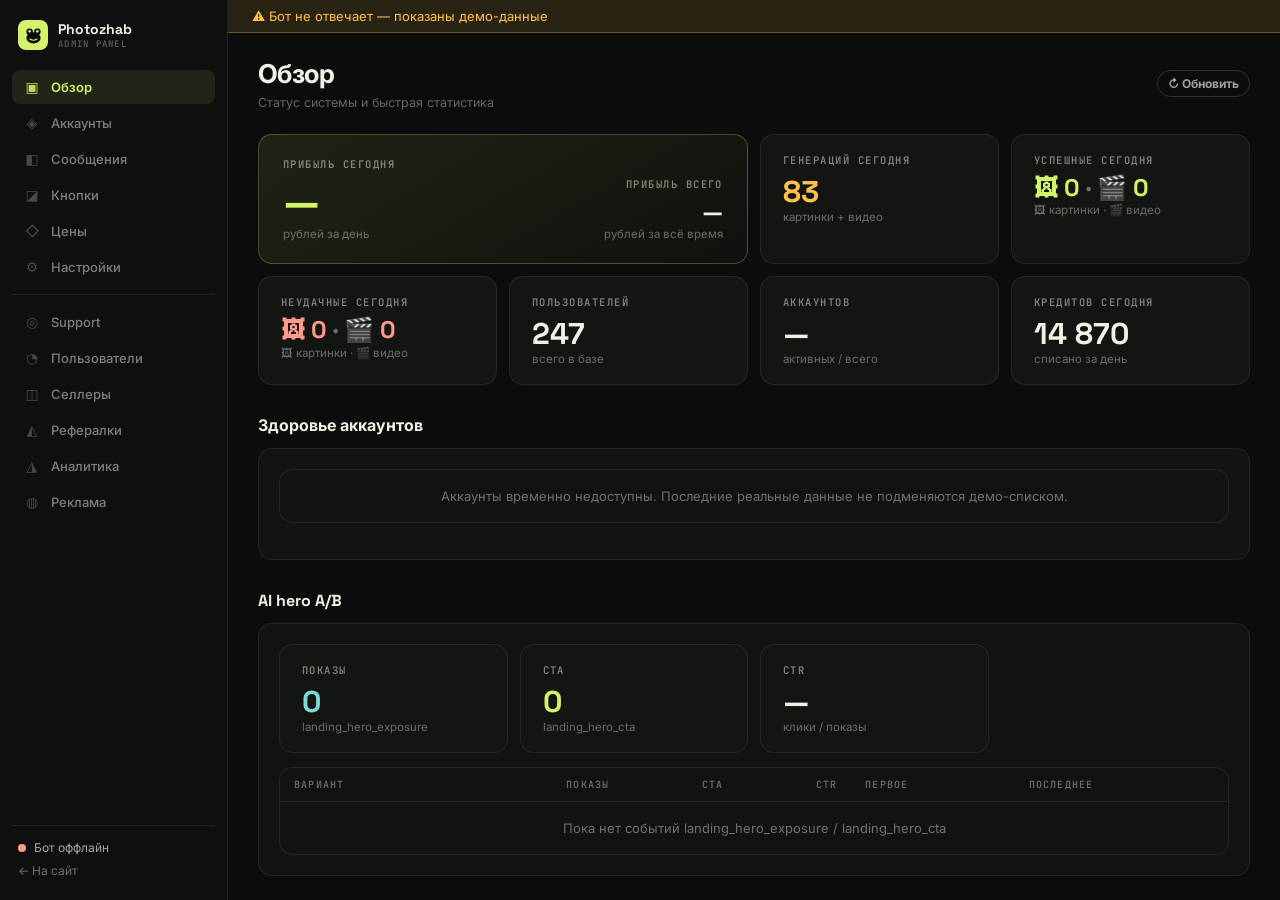
==== commit 22d396cc: "Harden web admin UX and user deletion Add landing hero A/B reporting, safe admin delete, source-awar" ====
--- a/deploy/photozhab/admin.html
+++ b/deploy/photozhab/admin.html
@@ -301,6 +301,11 @@
 }
 .log-row:last-child{border-bottom:none}
 .log-time{font-family:var(--font-mono);font-size:11px;color:var(--pz-faint);flex-shrink:0;width:80px}
+.log-meta{min-width:0;display:inline-flex;align-items:center;gap:5px;flex:0 1 auto;max-width:260px}
+.log-tag{max-width:120px;overflow:hidden;text-overflow:ellipsis;white-space:nowrap;padding:1px 7px;border:1px solid rgba(242,239,228,.1);border-radius:var(--r-pill);font:700 10px var(--font-mono);color:var(--pz-faint);background:rgba(242,239,228,.04)}
+.log-tag--account{color:var(--pz-cyan);border-color:rgba(84,215,214,.22);background:rgba(84,215,214,.08)}
+.log-tag--source{color:var(--pz-muted)}
+.log-meta-sep{color:rgba(242,239,228,.28);font:700 10px var(--font-mono)}
 .log-text{color:var(--pz-muted);flex:1}
 .log-text b{color:var(--pz-ink)}
 .log-chip{
@@ -426,6 +431,14 @@
 .user-detail-profile div{min-width:0;padding:10px 12px;border:1px solid var(--pz-line-faint);border-radius:10px;background:var(--pz-paper)}
 .user-detail-profile small{display:block;color:var(--pz-faint);font:600 9px var(--font-mono);letter-spacing:.08em;text-transform:uppercase}
 .user-detail-profile span{display:block;margin-top:4px;overflow:hidden;color:var(--pz-muted);font-size:12px;text-overflow:ellipsis;white-space:nowrap}
+.user-admin-actions{display:grid;gap:10px;margin-top:16px}
+.user-admin-action{padding:12px;border:1px solid var(--pz-line-faint);border-radius:12px;background:var(--pz-surface)}
+.user-admin-action label{display:block;margin-bottom:7px;color:var(--pz-faint);font:600 9px var(--font-mono);letter-spacing:.1em;text-transform:uppercase}
+.user-admin-action-row{display:flex;gap:8px;align-items:center}
+.user-admin-action-row .form-input{min-width:0;flex:1}
+.user-admin-action p{margin:7px 0 0;color:var(--pz-faint);font-size:11px;line-height:1.45}
+.user-admin-action--danger{border-color:rgba(255,123,109,.18);background:rgba(255,123,109,.035)}
+.user-table-sub{margin-top:3px;color:var(--pz-faint);font-size:10px;line-height:1.35;overflow-wrap:anywhere}
 
 /* ── Toasts ────────────────────────────────────────── */
 #toasts{position:fixed;bottom:24px;right:24px;z-index:999;display:flex;flex-direction:column;gap:8px;pointer-events:none}
@@ -633,6 +646,11 @@
           <div style="color:var(--pz-faint);font-size:13px">Загрузка…</div>
         </div>
 
+        <div class="section-title">AI hero A/B</div>
+        <div class="card" id="hero-ab-summary">
+          <div style="color:var(--pz-faint);font-size:13px">Загрузка…</div>
+        </div>
+
         <div class="section-title" style="display:flex;align-items:center;gap:8px;flex-wrap:wrap">
           Последние события
           <span id="live-dot" title="Обновляется автоматически" style="display:inline-block;width:8px;height:8px;border-radius:50%;background:var(--pz-cyan);flex-shrink:0;animation:pulse 2s ease-in-out infinite;opacity:.8"></span>
@@ -927,18 +945,18 @@
           </div>
         </div>
         <div class="search-row">
-          <input id="users-search" class="search-input" type="text" placeholder="Поиск по username или user_id…" oninput="usersSearchDebounce()">
+          <input id="users-search" class="search-input" type="text" placeholder="Поиск по логину, имени, внутреннему или внешнему ID…" oninput="usersSearchDebounce()">
           <span id="users-count-label" style="font-size:13px;color:var(--pz-faint);white-space:nowrap"></span>
         </div>
         <div class="table-wrap">
           <table>
             <thead>
               <tr>
-                <th>User ID</th>
-                <th>Username</th>
+                <th>Внутр. ID</th>
+                <th>Логин</th>
                 <th>Имя</th>
                 <th>Баланс</th>
-                <th>Выдано</th>
+                <th>Бонус</th>
                 <th>Канал</th>
                 <th>Активен</th>
                 <th>Регистрация</th>
@@ -1382,6 +1400,7 @@
     { time:'14:27:22', text:'Создано видео Veo Lite', chip:'VID', color:'warn' },
     { time:'14:26:10', text:'Новый пользователь зарегистрирован', chip:'NEW', color:'lime' },
   ],
+  hero: { experiment:'landing_hero', total_exposures:0, total_ctas:0, ctr:null, variants:[] },
   messages: {
     welcome: "👋 Привет! Я делаю картинки и видео по описанию — просто скажи словами, что хочешь увидеть.\n\n🎨 <b>Картинка по тексту.</b> Опиши идею — пришлю готовое изображение.\n🎬 <b>Видео.</b> Сниму ролик по тексту, оживлю твоё фото в движение.\n💡 <b>Не знаешь, с чего начать?</b> Нажми «Идеи и шаблоны».\n🤝 <b>Зови друзей.</b> За каждое их пополнение начислю тебе кредиты.\n\nЖми кнопку ниже — и поехали!",
     menu_title: "Главное меню. Выбери, что сделать:",
@@ -1555,6 +1574,7 @@
   const stats = (await api('GET','/stats'))    || DEMO.stats;
   const accsRaw = await api('GET','/accounts');
   const accs = Array.isArray(accsRaw) ? accsRaw : null;
+  const hero  = (await api('GET','/analytics/landing-hero')) || DEMO.hero;
   const log   = (await api('GET','/log'))      || DEMO.log;
 
   document.getElementById('stat-users').textContent    = fmt(stats.users);
@@ -1622,7 +1642,40 @@
       </table>
     </div>`;
 
+  renderHeroAbSummary(hero);
   renderLog(log);
+}
+
+function renderHeroAbSummary(data) {
+  const box = document.getElementById('hero-ab-summary');
+  if (!box) return;
+  const rows = Array.isArray(data?.variants) ? data.variants : [];
+  const totalExposures = Number(data?.total_exposures || 0);
+  const totalCtas = Number(data?.total_ctas || 0);
+  const totalCtr = data?.ctr == null ? '—' : `${Number(data.ctr).toFixed(2)}%`;
+  const body = rows.length ? rows.map(v => {
+    const ctr = v.ctr == null ? '—' : `${Number(v.ctr).toFixed(2)}%`;
+    return `<tr>
+      <td><span class="badge badge-muted">variant ${esc(v.variant || '?')}</span></td>
+      <td class="mono" style="text-align:right">${fmt(v.exposures || 0)}</td>
+      <td class="mono" style="text-align:right">${fmt(v.ctas || 0)}</td>
+      <td class="mono" style="text-align:right;color:${Number(v.ctas||0)>0?'var(--pz-lime)':'var(--pz-faint)'}">${ctr}</td>
+      <td style="font-size:12px;color:var(--pz-faint)">${fmtDt(v.first_seen)}</td>
+      <td style="font-size:12px;color:var(--pz-faint)">${fmtDt(v.last_seen)}</td>
+    </tr>`;
+  }).join('') : `<tr><td colspan="6" style="color:var(--pz-faint);text-align:center;padding:18px">Пока нет событий landing_hero_exposure / landing_hero_cta</td></tr>`;
+  box.innerHTML = `
+    <div class="stats-grid" style="margin-bottom:14px">
+      <div class="stat-card cyan"><div class="stat-label">Показы</div><div class="stat-value">${fmt(totalExposures)}</div><div class="stat-sub">landing_hero_exposure</div></div>
+      <div class="stat-card lime"><div class="stat-label">CTA</div><div class="stat-value">${fmt(totalCtas)}</div><div class="stat-sub">landing_hero_cta</div></div>
+      <div class="stat-card"><div class="stat-label">CTR</div><div class="stat-value">${totalCtr}</div><div class="stat-sub">клики / показы</div></div>
+    </div>
+    <div class="table-wrap" style="margin-bottom:0">
+      <table>
+        <thead><tr><th>Вариант</th><th style="text-align:right">Показы</th><th style="text-align:right">CTA</th><th style="text-align:right">CTR</th><th>Первое</th><th>Последнее</th></tr></thead>
+        <tbody>${body}</tbody>
+      </table>
+    </div>`;
 }
 
 let _logCache = [];
@@ -1649,12 +1702,18 @@
   const filtered = _logFilter === 'all' ? log : log.filter(_LOG_FILTER_MAP[_logFilter] || (()=>true));
   document.getElementById('log-list').innerHTML = filtered.length ? filtered.map(e=>{
     const logTime = e.created_at ? fmtTm(e.created_at) : (e.time || '—');
-    const accBadge = e.account && e.account !== '—'
-      ? `<span class="mono" style="font-size:12px;color:var(--pz-cyan);flex-shrink:0;background:rgba(84,215,214,.08);border:1px solid rgba(84,215,214,.2);border-radius:4px;padding:1px 6px;margin-right:4px">${esc(e.account)}</span>`
+    const account = e.account && e.account !== '—' ? String(e.account) : '';
+    const source = e.source && e.source !== '—' && String(e.source) !== account ? String(e.source) : '';
+    const metaParts = [
+      account ? `<span class="log-tag log-tag--account" title="${esc(account)}">${esc(account)}</span>` : '',
+      source ? `<span class="log-tag log-tag--source" title="${esc(source)}">${esc(source)}</span>` : '',
+    ].filter(Boolean);
+    const meta = metaParts.length
+      ? `<span class="log-meta">${metaParts.join('<span class="log-meta-sep">|</span>')}</span>`
       : '';
     return `<div class="log-row">
       <span class="log-time">${esc(logTime)}</span>
-      ${accBadge}
+      ${meta}
       <span class="log-text" style="font-size:13px">${esc(e.text)}</span>
       <span class="log-chip" style="background:rgba(${chipColor(e.color)},.12);color:var(--pz-${e.color||'muted'})">${esc(e.chip)}</span>
     </div>`;
@@ -2872,7 +2931,43 @@
 let _userDetailReturnFocus = null;
 
 function userPlatformLabel(platform) {
-  return {telegram:'Telegram', max:'MAX', yandex:'Яндекс ID'}[String(platform||'').toLowerCase()] || String(platform||'—');
+  const key = String(platform || '').toLowerCase();
+  return {telegram:'Telegram', max:'MAX', yandex:'Яндекс ID', web:'web'}[key] || String(platform || '—');
+}
+
+function userDisplayName(u) {
+  if (u?.first_name) return String(u.first_name);
+  if (u?.username) return `@${u.username}`;
+  const platform = String(u?.platform || '').toLowerCase();
+  const platformId = String(u?.platform_user_id || '').trim();
+  if (platform && platform !== 'telegram' && platformId) return `${userPlatformLabel(platform)} ${platformId}`;
+  return `Пользователь ${u?.user_id ?? '—'}`;
+}
+
+function userLoginCell(u) {
+  if (u?.username) return `<span style="color:var(--pz-muted)">@</span>${esc(u.username)}`;
+  const platform = String(u?.platform || '').toLowerCase();
+  const platformId = String(u?.platform_user_id || '').trim();
+  if (platform && platform !== 'telegram') {
+    return `<span class="badge badge-muted">${esc(userPlatformLabel(platform))}</span>${
+      platformId ? `<div class="user-table-sub">${esc(platformId)}</div>` : ''
+    }`;
+  }
+  return '<span style="color:var(--pz-faint)">—</span>';
+}
+
+function userInternalIdCell(u) {
+  const platform = String(u?.platform || '').toLowerCase();
+  const platformId = String(u?.platform_user_id || '').trim();
+  const showExternal = platform && platform !== 'telegram' && platformId && platformId !== String(u?.user_id ?? '');
+  return `<span style="color:var(--pz-cyan)">${esc(u?.user_id ?? '—')}</span>${
+    showExternal ? `<div class="user-table-sub">${esc(userPlatformLabel(platform))}: ${esc(platformId)}</div>` : ''
+  }`;
+}
+
+function userChannelText(channel) {
+  const raw = String(channel || '').trim();
+  return raw || 'органика';
 }
 
 function userDetailList(title, rows) {
@@ -2884,12 +2979,15 @@
   const identity = data.identity || {};
   const requests = p.requests || {};
   const spend = p.spend || {};
-  const platform = userPlatformLabel(identity.platform || (p.acq_channel === 'max' ? 'max' : 'telegram'));
-  const displayName = p.username ? `@${p.username}` : (p.first_name || `Пользователь ${p.user_id}`);
-  const initial = String(p.first_name || p.username || 'P').trim().charAt(0).toLocaleUpperCase('ru-RU') || 'P';
+  const rawPlatform = identity.platform || p.platform || (p.acq_channel === 'max' ? 'max' : 'telegram');
+  const platform = userPlatformLabel(rawPlatform);
+  const platformId = identity.platform_user_id || p.platform_user_id || '';
+  const displayName = userDisplayName({...p, platform: rawPlatform, platform_user_id: platformId});
+  const loginText = p.username ? `@${p.username}` : (platformId ? `${platform} · ${platformId}` : '—');
+  const initial = String(p.first_name || p.username || platform || 'P').trim().charAt(0).toLocaleUpperCase('ru-RU') || 'P';
   document.getElementById('user-detail-avatar').textContent = initial;
   document.getElementById('user-detail-name').textContent = displayName;
-  document.getElementById('user-detail-meta').textContent = `${p.user_id} · ${platform} · с ${fmtDt(p.first_seen)}`;
+  document.getElementById('user-detail-meta').textContent = `внутр. ${p.user_id} · ${platform}${platformId ? ` · ${platformId}` : ''} · с ${fmtDt(p.first_seen)}`;
 
   const paymentRows = (data.recent_payments || []).map(item => `<div class="user-detail-row">
     <time>${fmtDt(item.created_at)}</time>
@@ -2920,15 +3018,112 @@
     </div>
     <div class="user-detail-profile">
       <div><small>Платформа</small><span>${esc(platform)}</span></div>
-      <div><small>ID платформы</small><span title="${esc(identity.platform_user_id || '')}">${esc(identity.platform_user_id || '—')}</span></div>
-      <div><small>Канал</small><span>${esc(p.acq_channel || 'органика')}</span></div>
+      <div><small>ID платформы</small><span title="${esc(platformId || '')}">${esc(platformId || '—')}</span></div>
+      <div><small>Внутренний ID</small><span>${esc(p.user_id || '—')}</span></div>
+      <div><small>Логин</small><span>${esc(loginText)}</span></div>
+      <div><small>Канал / seed</small><span>${esc(userChannelText(p.acq_channel))}</span></div>
       <div><small>Последняя активность</small><span>${fmtDt(p.last_active)}</span></div>
+    </div>
+    <div class="user-admin-actions" aria-label="Управление пользователем">
+      <div class="user-admin-action">
+        <label for="user-credit-amount">Выдать кредиты</label>
+        <div class="user-admin-action-row">
+          <input id="user-credit-amount" class="form-input" type="number" min="1" max="100000" step="1" placeholder="100">
+          <button class="btn btn-primary btn-sm" type="button" onclick="grantUserCredits(${Number(p.user_id)||0})">Выдать</button>
+        </div>
+        <p>Добавляет кредиты к текущему балансу. Лимит одного действия — 100 000.</p>
+      </div>
+      <div class="user-admin-action">
+        <label for="user-channel-input">Канал / seed</label>
+        <div class="user-admin-action-row">
+          <input id="user-channel-input" class="form-input" type="text" inputmode="latin" maxlength="32" value="${esc(p.acq_channel || '')}" placeholder="seed_slug">
+          <button class="btn btn-ghost btn-sm" type="button" onclick="saveUserChannel(${Number(p.user_id)||0})">Сохранить</button>
+        </div>
+        <p>Разрешены латиница, цифры, дефис и подчёркивание. Значение попадает в атрибуцию.</p>
+      </div>
+      <div class="user-admin-action user-admin-action--danger">
+        <div class="user-admin-action-row">
+          <button class="btn btn-ghost btn-sm" type="button" onclick="detachUserSeed(${Number(p.user_id)||0})">Отвязать seed</button>
+        </div>
+        <p>Удаляет first-touch seed у пользователя, но не отвязывает его аккаунт ${esc(platform)}.</p>
+      </div>
+      <div class="user-admin-action user-admin-action--danger">
+        <div class="user-admin-action-row">
+          <button class="btn btn-danger btn-sm" type="button" onclick="deleteUser(${Number(p.user_id)||0},${jsArg(displayName)})">Удалить пользователя</button>
+        </div>
+        <p>Полное удаление профиля, кредитов, identity-связки, чатов, событий, заявок и платежных строк этого пользователя. Перед продовым массовым удалением нужен runtime backup.</p>
+      </div>
     </div>
     ${userDetailList('Платежи', paymentRows)}
     ${userDetailList('Последние генерации', jobRows)}
     ${userDetailList('История запросов', historyRows)}
     ${userDetailList('Support', ticketRows)}
   `;
+}
+
+async function reloadUserDetail(userId) {
+  const data = await api('GET', `/users/${encodeURIComponent(userId)}`);
+  if (data) renderUserDetail(data);
+}
+
+async function grantUserCredits(userId) {
+  const input = document.getElementById('user-credit-amount');
+  const amount = Number(input?.value || 0);
+  if (!Number.isInteger(amount) || amount <= 0 || amount > 100000) {
+    toast('error', 'Введите целое число кредитов от 1 до 100000');
+    return;
+  }
+  const res = await apiSave(`/users/${encodeURIComponent(userId)}/credits`, {amount});
+  if (!res.ok) {
+    toast('error', describeSaveError(res));
+    return;
+  }
+  if (input) input.value = '';
+  toast('success', `Выдано ${fmt(amount)} кр. Баланс: ${fmt(res.data?.balance || 0)}`);
+  await reloadUserDetail(userId);
+  loadUsers(_usersPage);
+}
+
+async function saveUserChannel(userId) {
+  const input = document.getElementById('user-channel-input');
+  const channel = String(input?.value || '').trim().toLowerCase();
+  if (!/^[a-z0-9_-]{1,32}$/.test(channel)) {
+    toast('error', 'Канал: 1–32 символа, только a-z, 0-9, _ и -');
+    return;
+  }
+  const res = await apiSave(`/users/${encodeURIComponent(userId)}/channel`, {channel});
+  if (!res.ok) {
+    toast('error', describeSaveError(res));
+    return;
+  }
+  toast('success', `Канал сохранён: ${res.data?.acq_channel || channel}`);
+  await reloadUserDetail(userId);
+  loadUsers(_usersPage);
+}
+
+async function detachUserSeed(userId) {
+  const res = await apiSave(`/users/${encodeURIComponent(userId)}/seed-detach`, {});
+  if (!res.ok) {
+    toast('error', describeSaveError(res));
+    return;
+  }
+  toast('success', 'Seed отвязан');
+  await reloadUserDetail(userId);
+  loadUsers(_usersPage);
+}
+
+async function deleteUser(userId, label='') {
+  const title = label ? `${label} (${userId})` : String(userId);
+  if (!confirm(`Удалить пользователя ${title}? Это удалит профиль, кредиты, identity, чаты, события и связанные строки.`)) return;
+  const res = await apiSave(`/users/${encodeURIComponent(userId)}/delete`, {confirm_delete:true});
+  if (!res.ok) {
+    toast('error', describeSaveError(res));
+    return;
+  }
+  toast('success', `Пользователь ${userId} удалён · строк: ${fmt(res.data?.rows_deleted || 0)}`);
+  closeUserDetail();
+  loadUsers(_usersPage);
+  loadOverview();
 }
 
 async function openUserDetail(userId, trigger) {
@@ -2991,12 +3186,12 @@
   document.getElementById('users-tbody').innerHTML = data.users.length
     ? data.users.map(u => `
       <tr role="button" tabindex="0" aria-label="Открыть карточку пользователя ${u.user_id}" onclick="openUserDetail(${u.user_id},this)" onkeydown="if(event.key==='Enter'||event.key===' '){event.preventDefault();openUserDetail(${u.user_id},this)}">
-        <td class="mono" style="color:var(--pz-cyan)">${u.user_id}</td>
-        <td>${u.username ? '<span style="color:var(--pz-muted)">@</span>'+esc(u.username) : '<span style="color:var(--pz-faint)">—</span>'}</td>
-        <td style="color:var(--pz-muted)">${esc(u.first_name||'')}</td>
+        <td class="mono">${userInternalIdCell(u)}</td>
+        <td>${userLoginCell(u)}</td>
+        <td style="color:var(--pz-muted)">${esc(userDisplayName(u))}</td>
         <td class="mono" style="color:${u.balance>0?'var(--pz-lime)':'var(--pz-faint)'};font-weight:700">${fmt(u.balance)}</td>
-        <td class="mono" style="color:var(--pz-faint)">${fmt(u.granted)}</td>
-        <td><span class="badge badge-muted">${esc(userPlatformLabel(u.platform))}</span>${u.acq_channel && u.acq_channel !== u.platform ? `<div style="margin-top:3px;color:var(--pz-faint);font-size:10px">${esc(u.acq_channel)}</div>` : ''}</td>
+        <td>${u.granted ? '<span class="badge badge-green">да</span>' : '<span class="badge badge-muted">нет</span>'}</td>
+        <td><span class="badge badge-muted">${esc(userChannelText(u.acq_channel))}</span><div class="user-table-sub">${esc(userPlatformLabel(u.platform))}</div></td>
         <td style="font-size:12px;color:var(--pz-faint)">${fmtDt(u.last_active)}</td>
         <td style="font-size:12px;color:var(--pz-faint)">${fmtDt(u.first_seen)}</td>
         <td>${u.is_blocked?'<span class="badge badge-red">блок</span>':'<span aria-hidden="true" style="color:var(--pz-faint)">→</span>'}</td>
